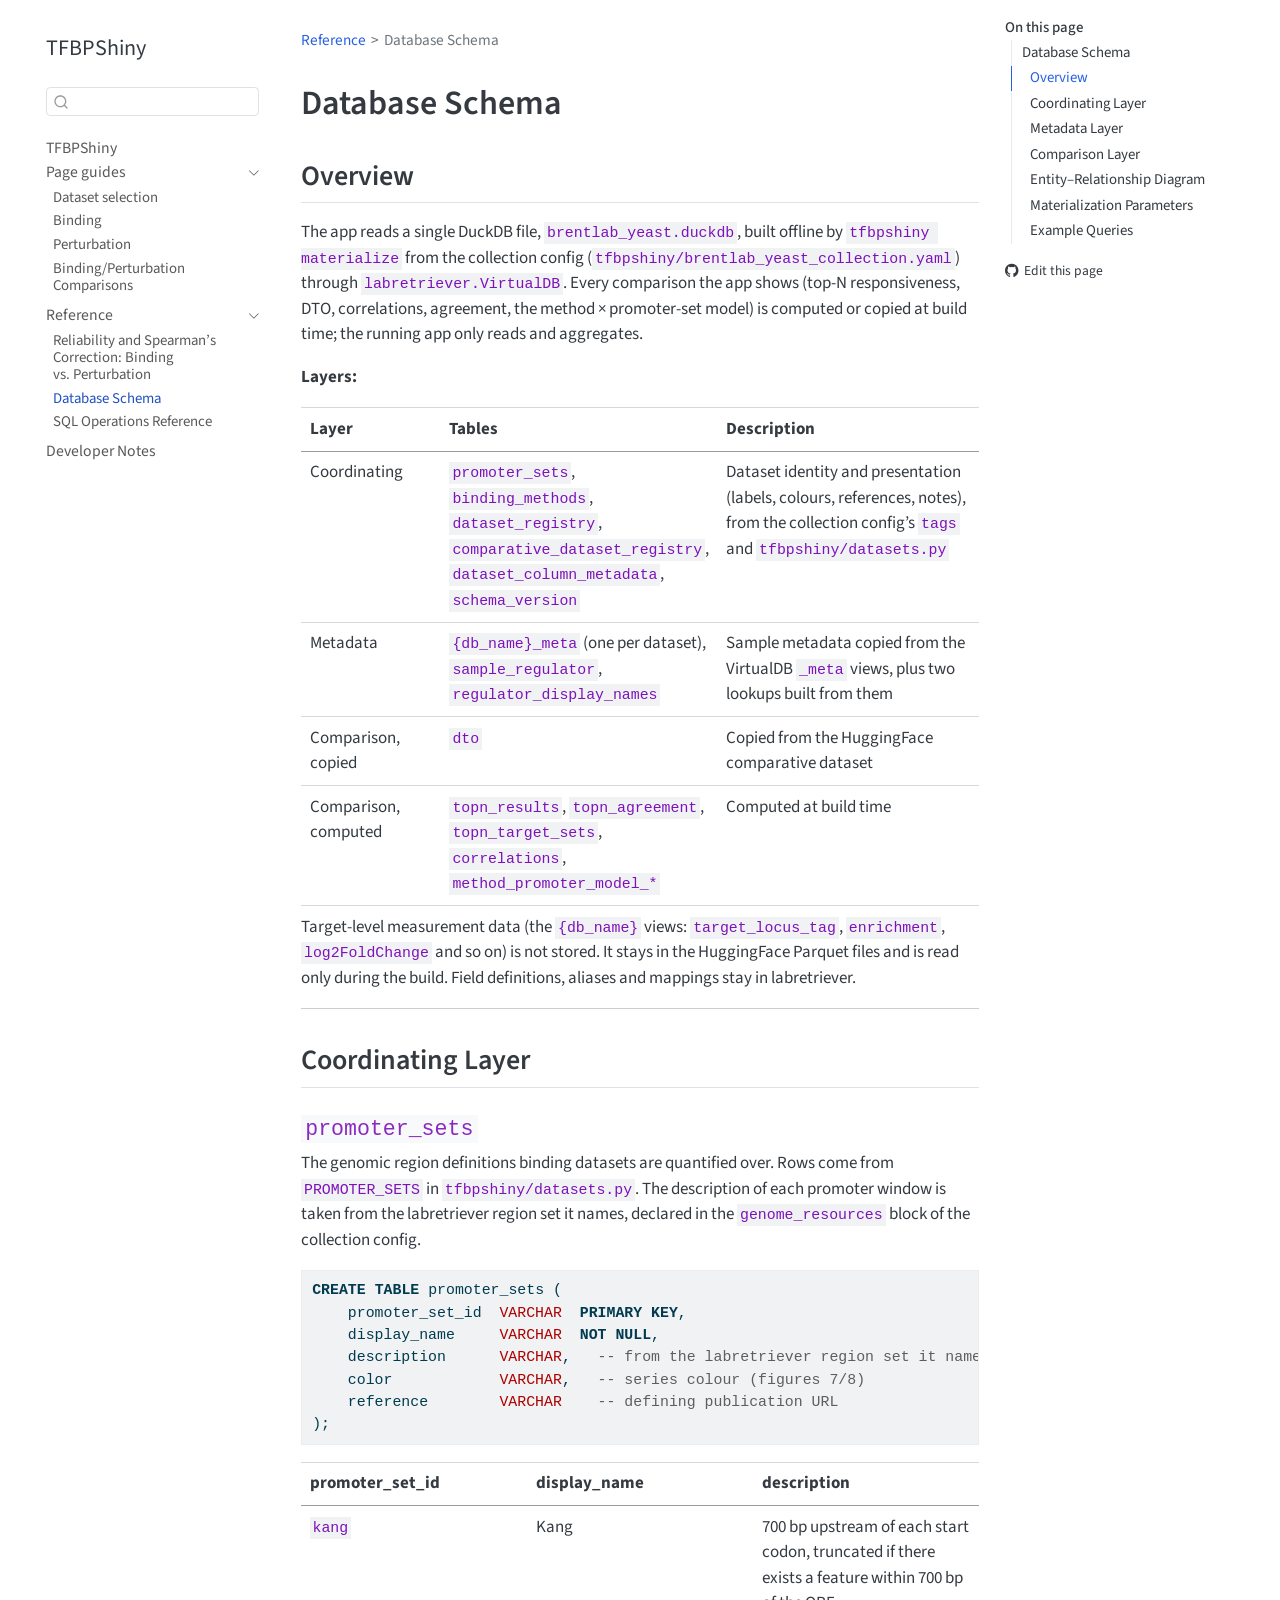
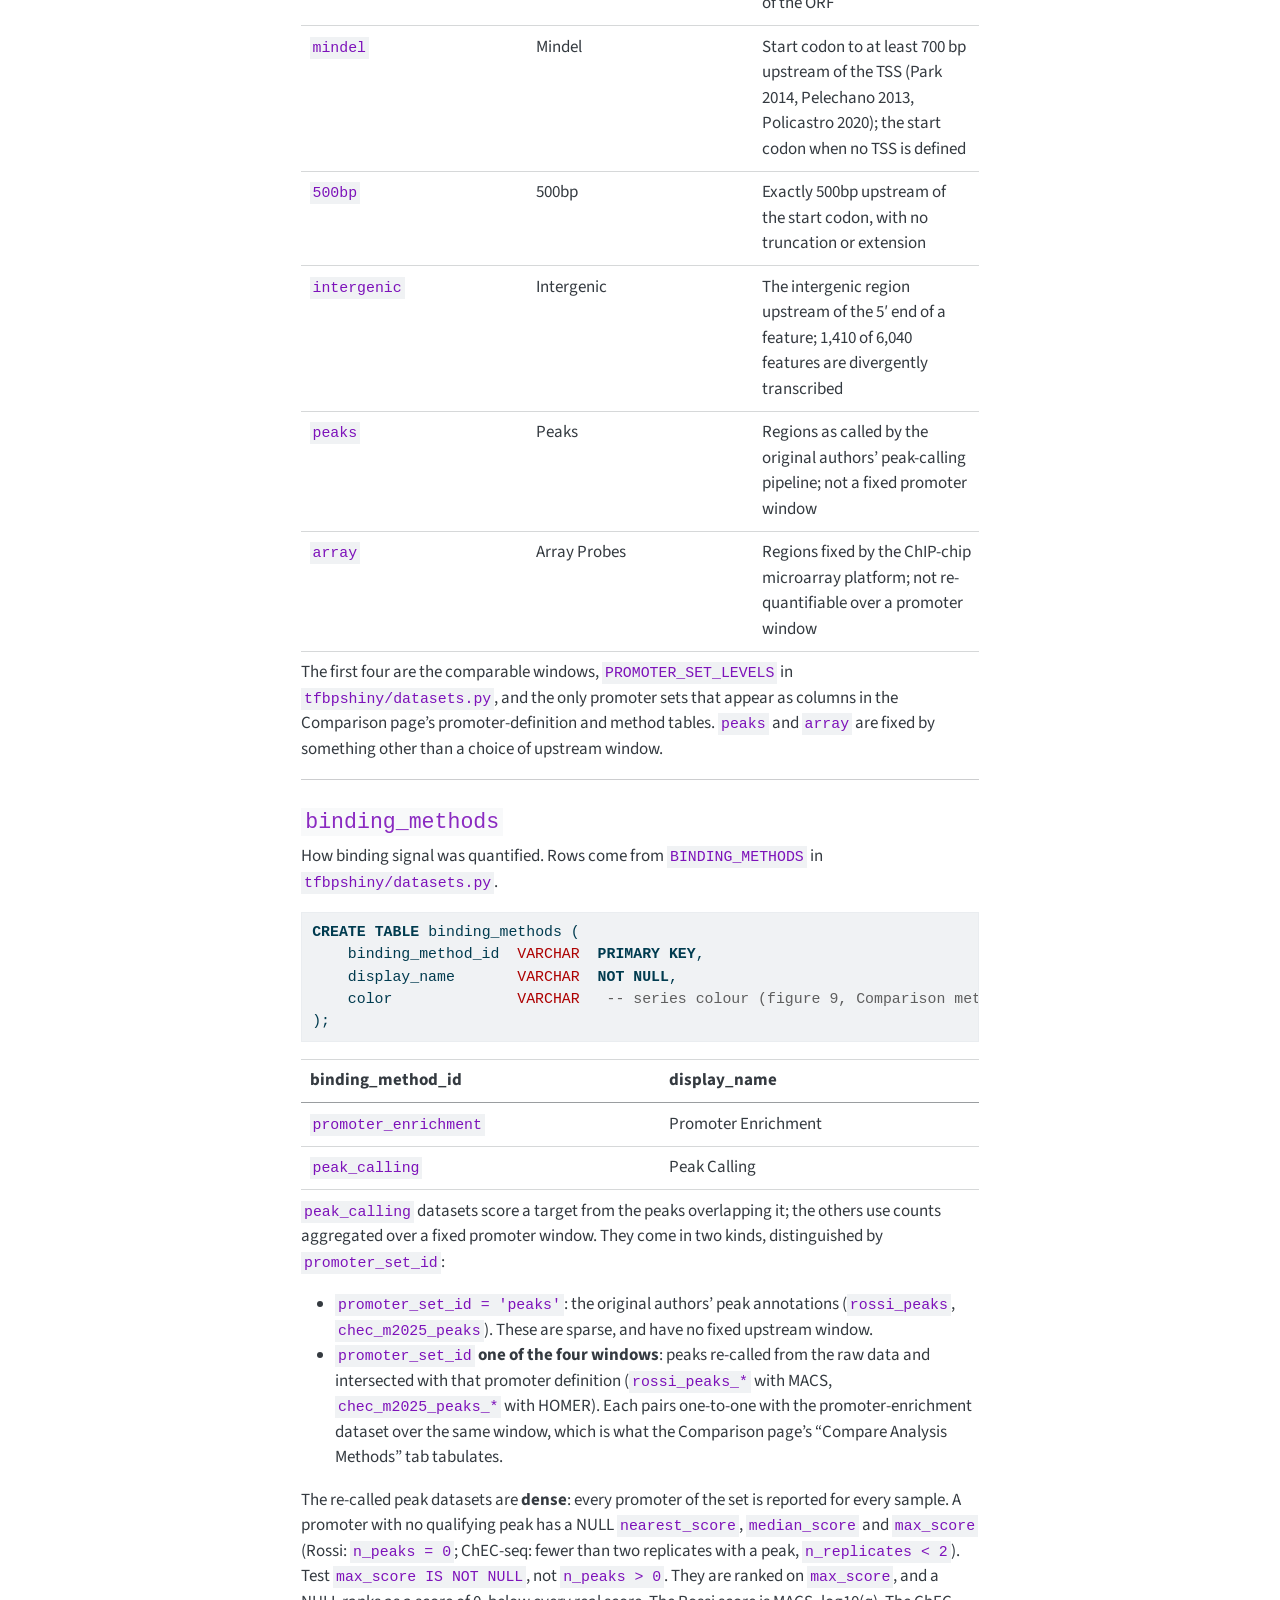
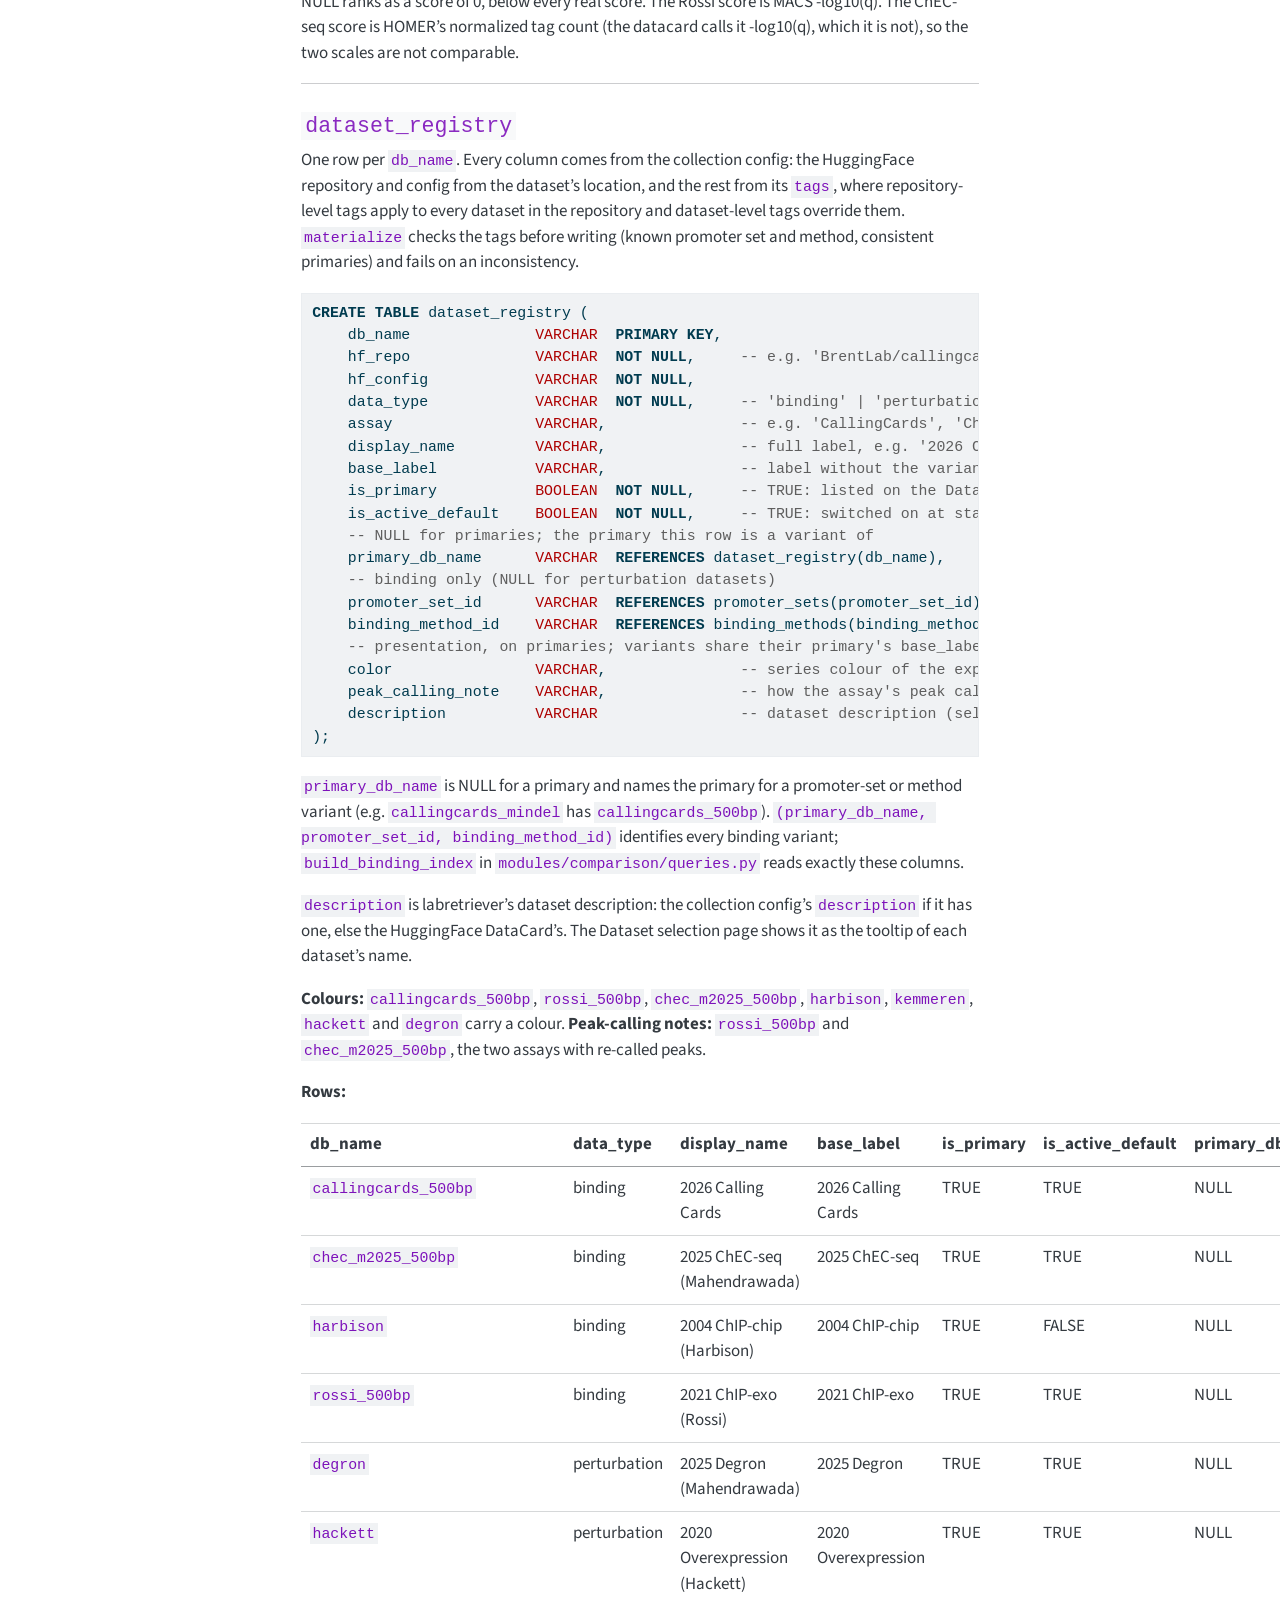
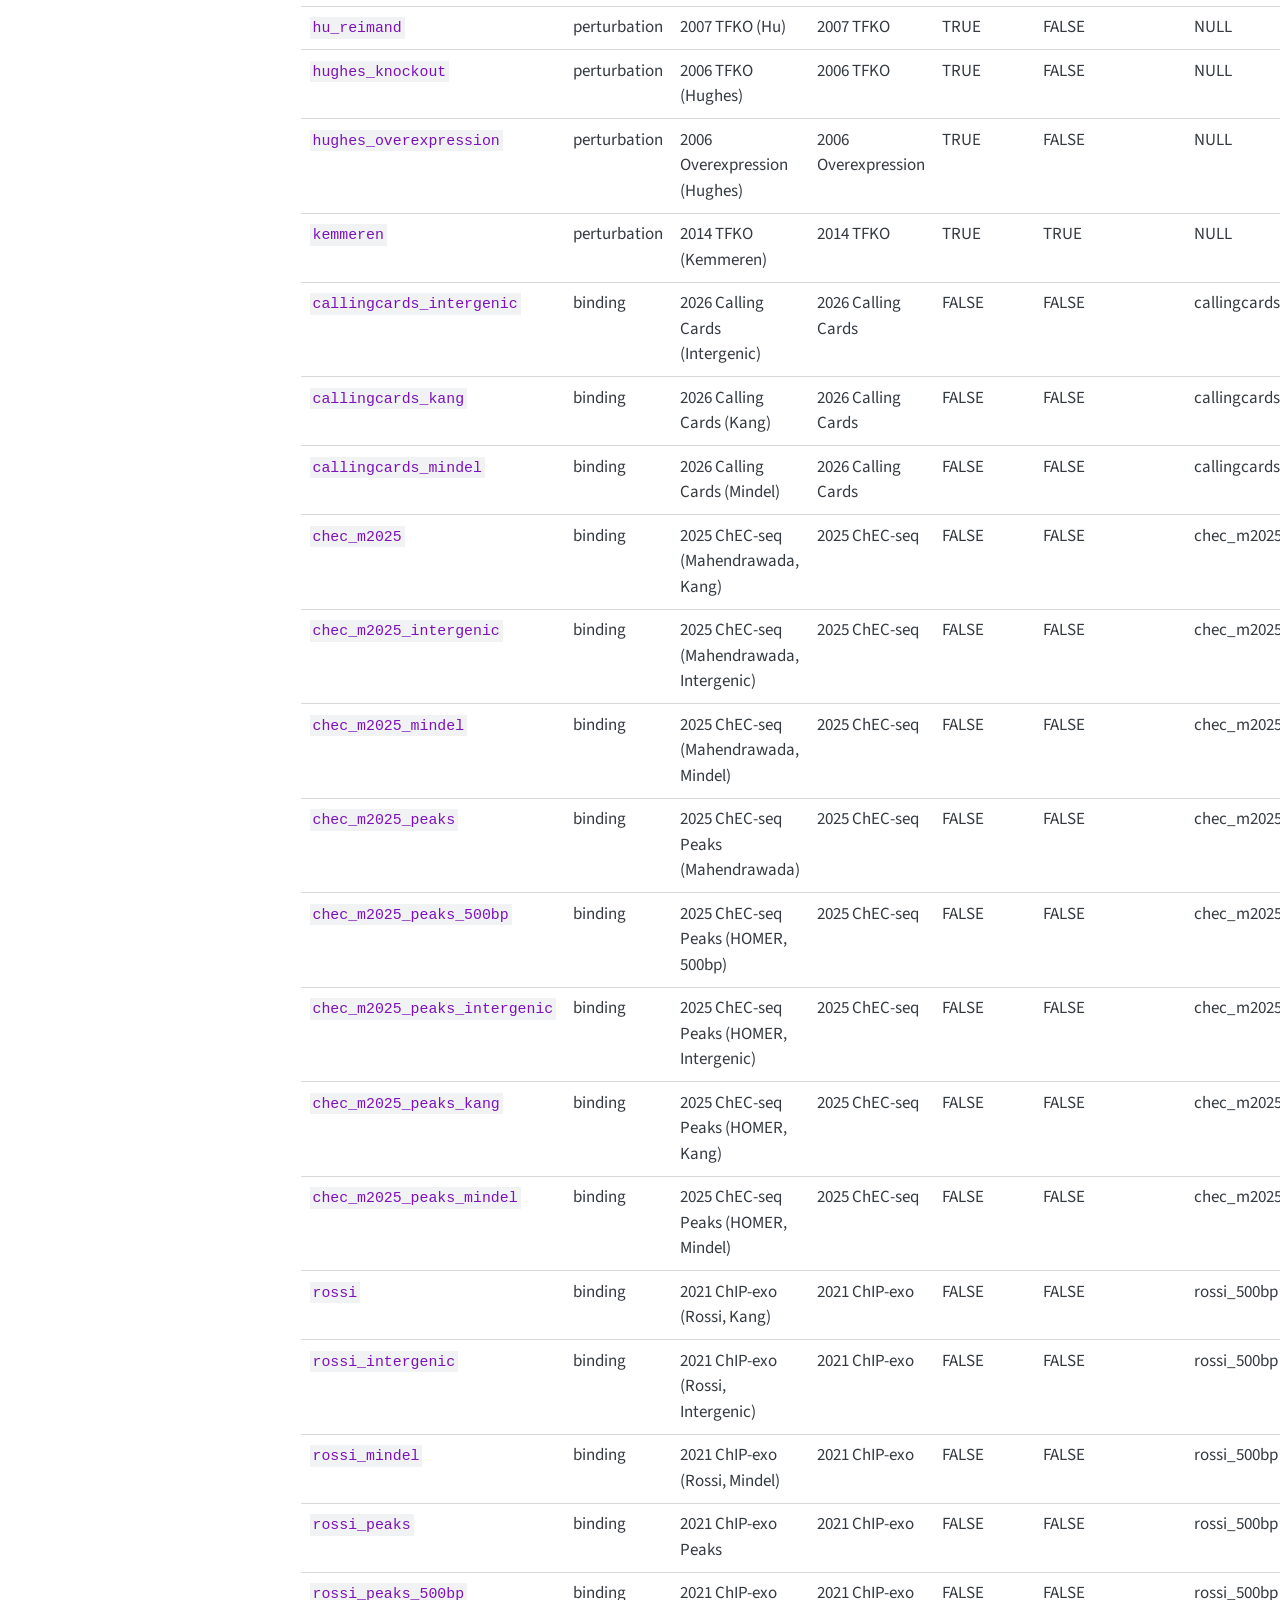
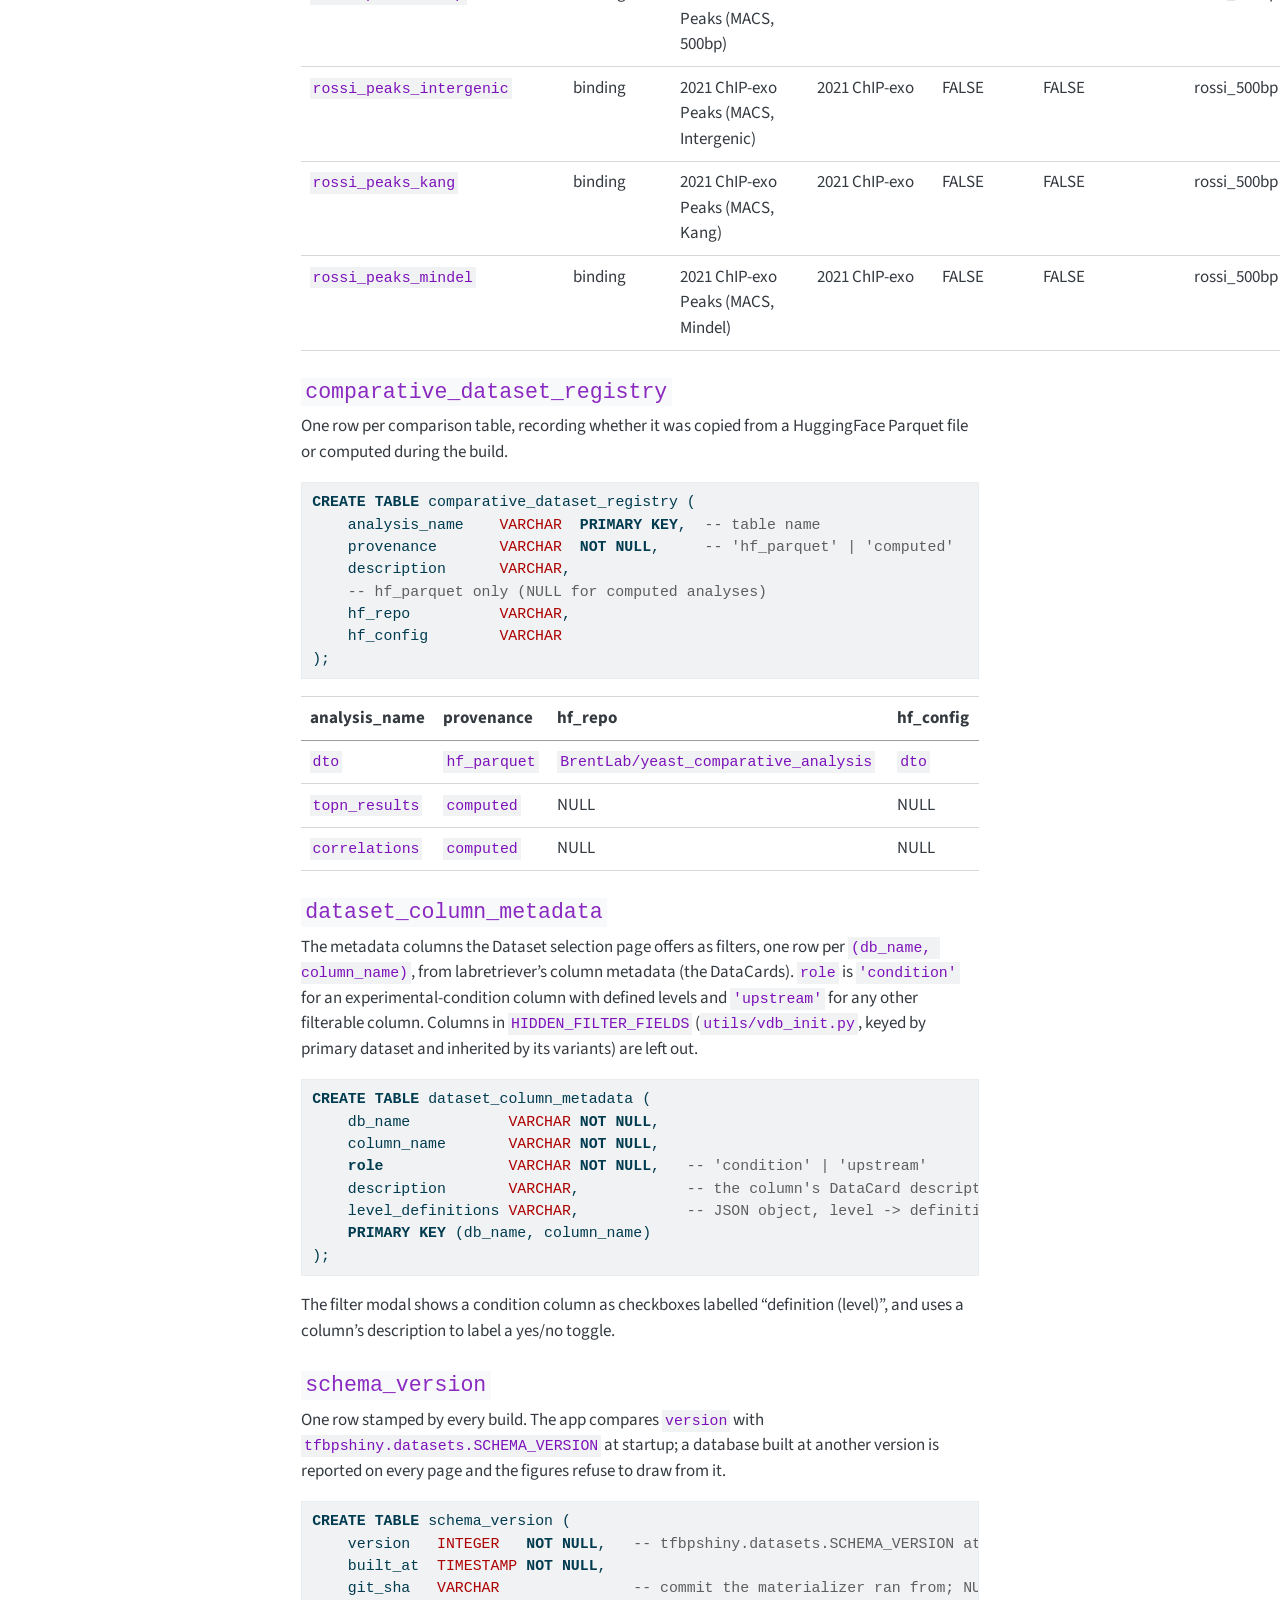
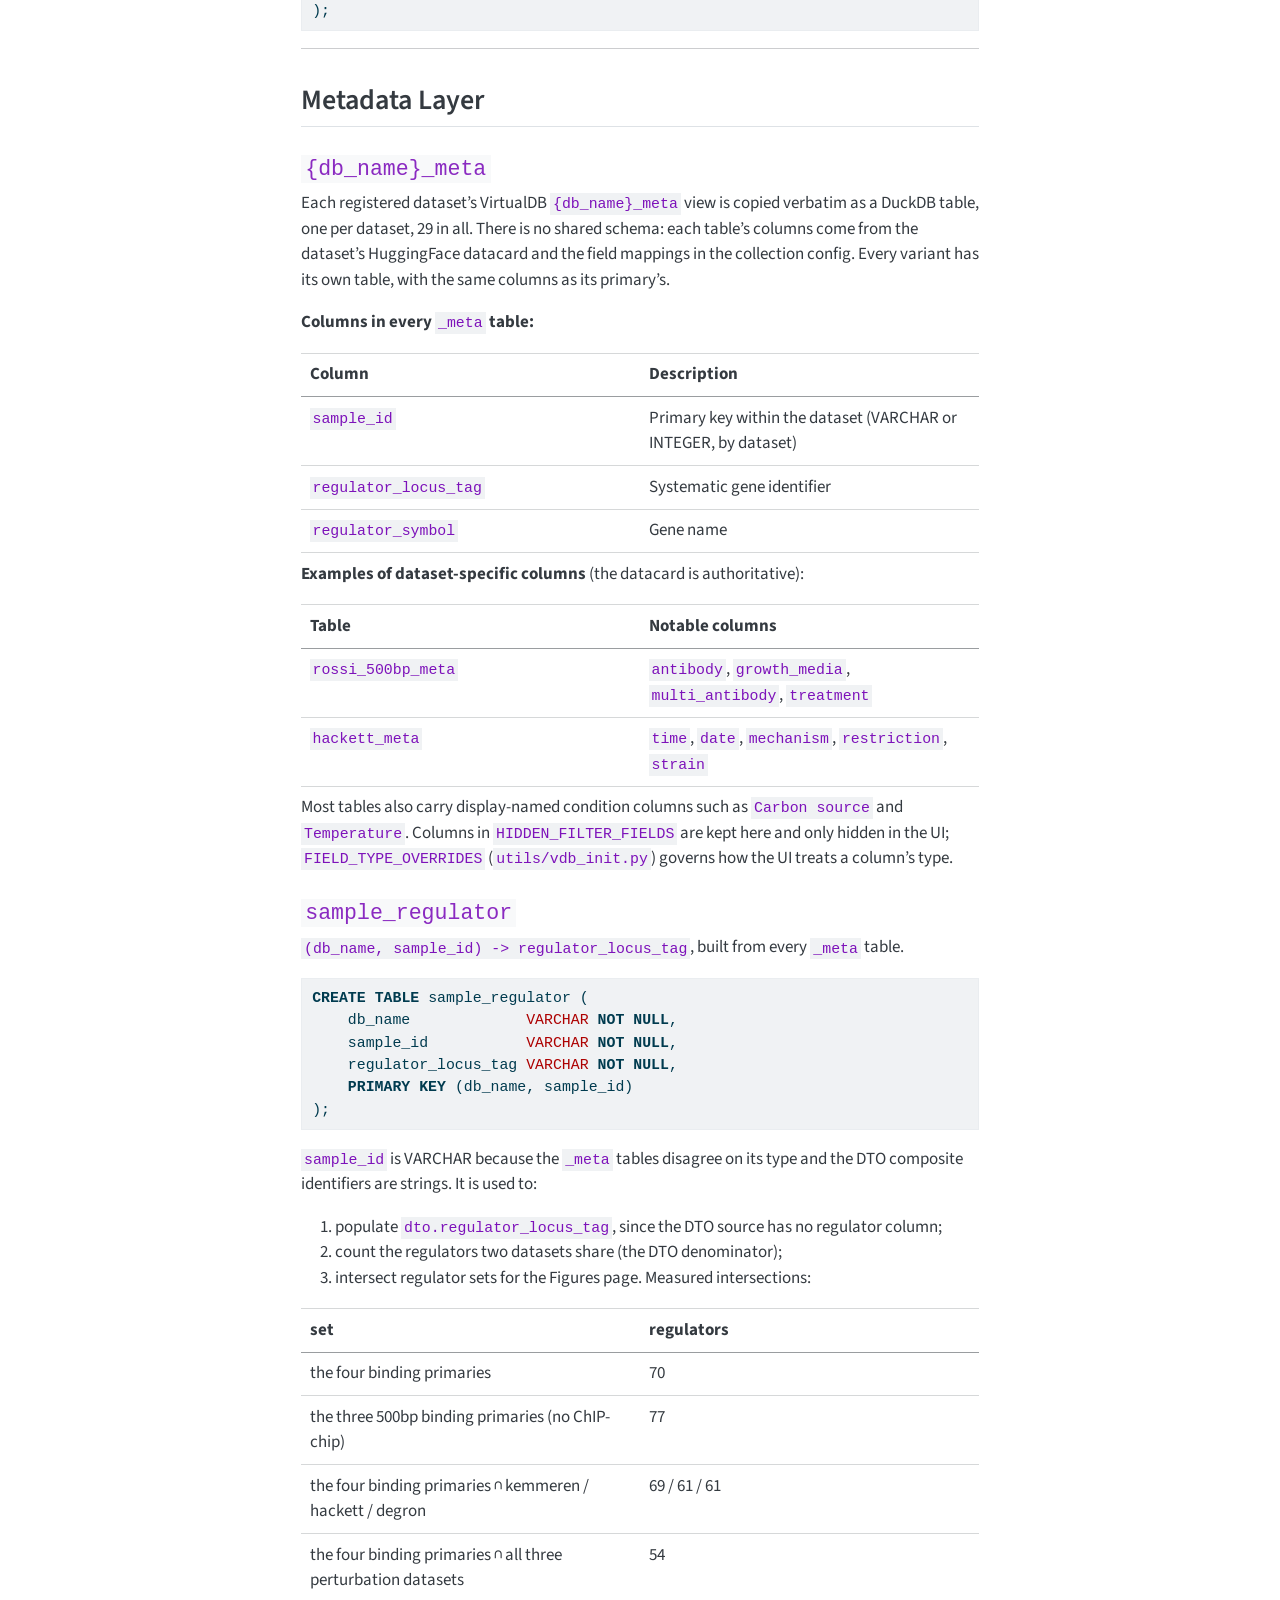
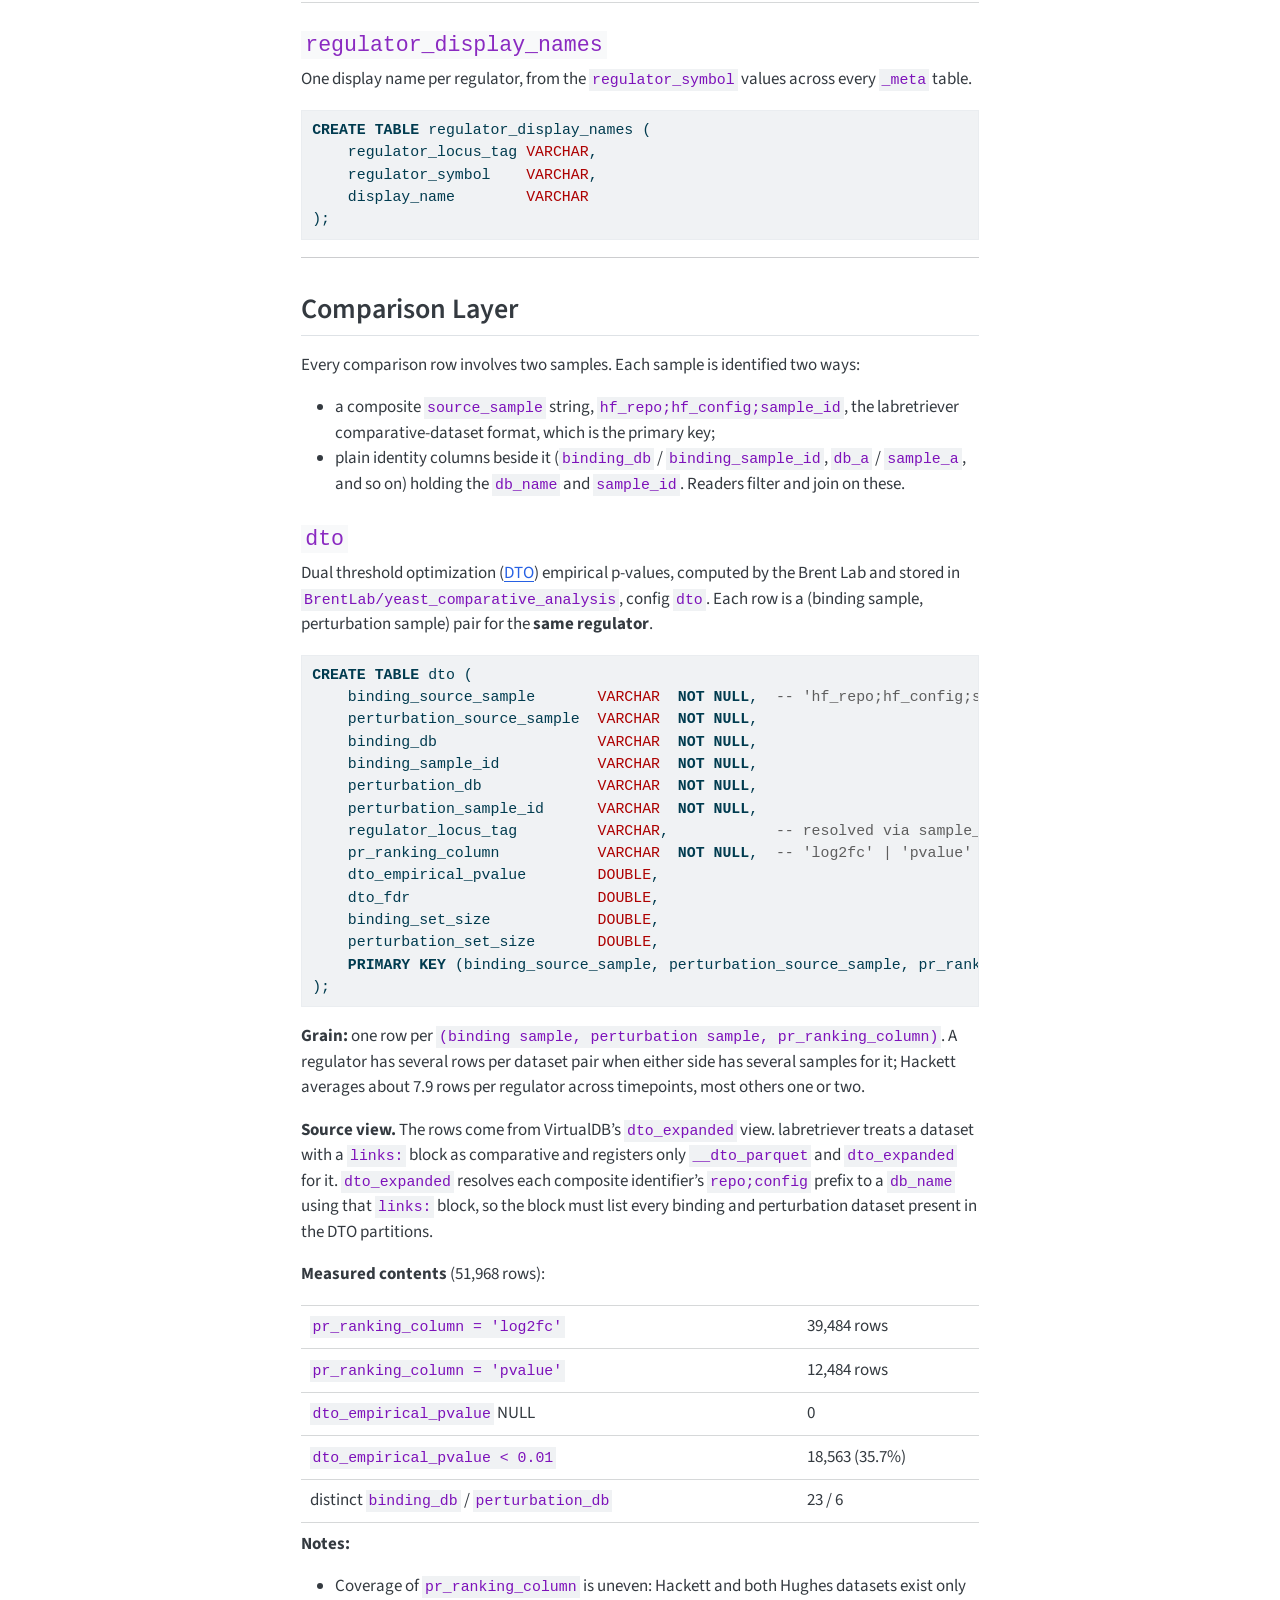
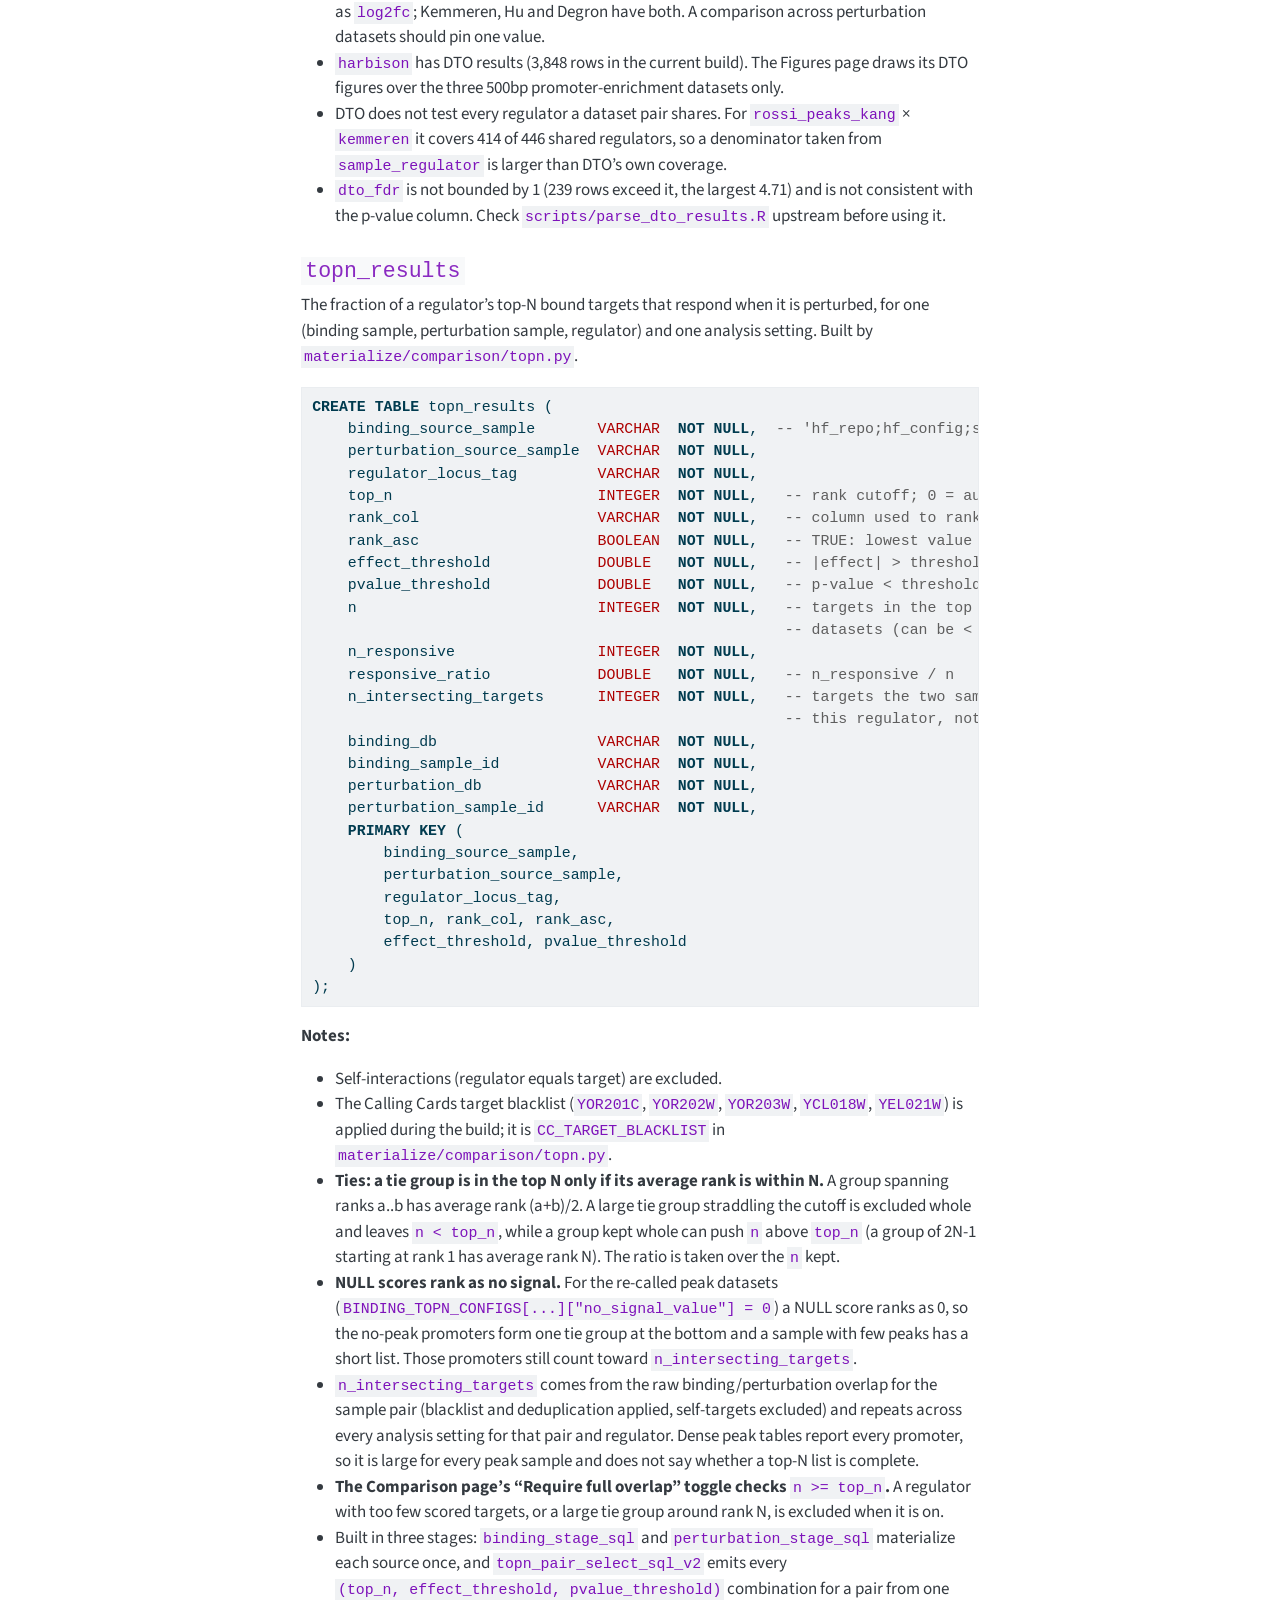
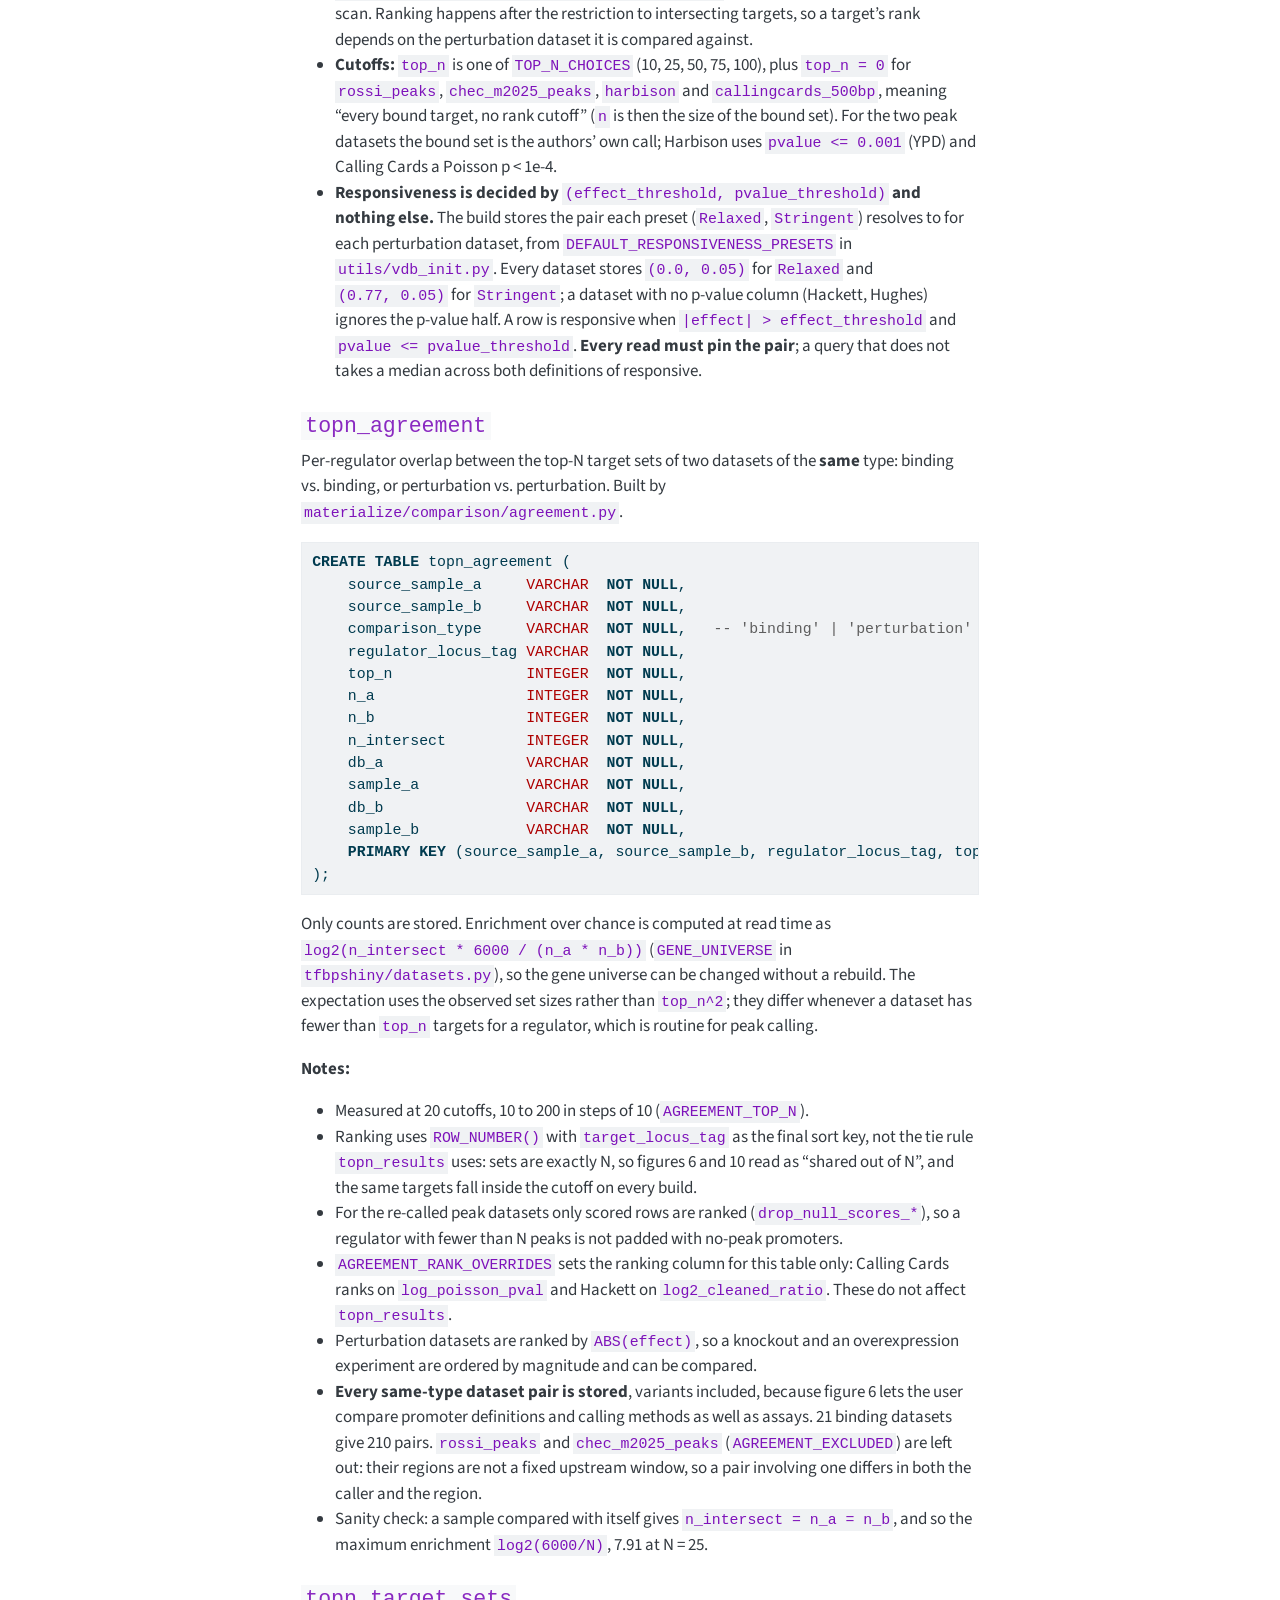
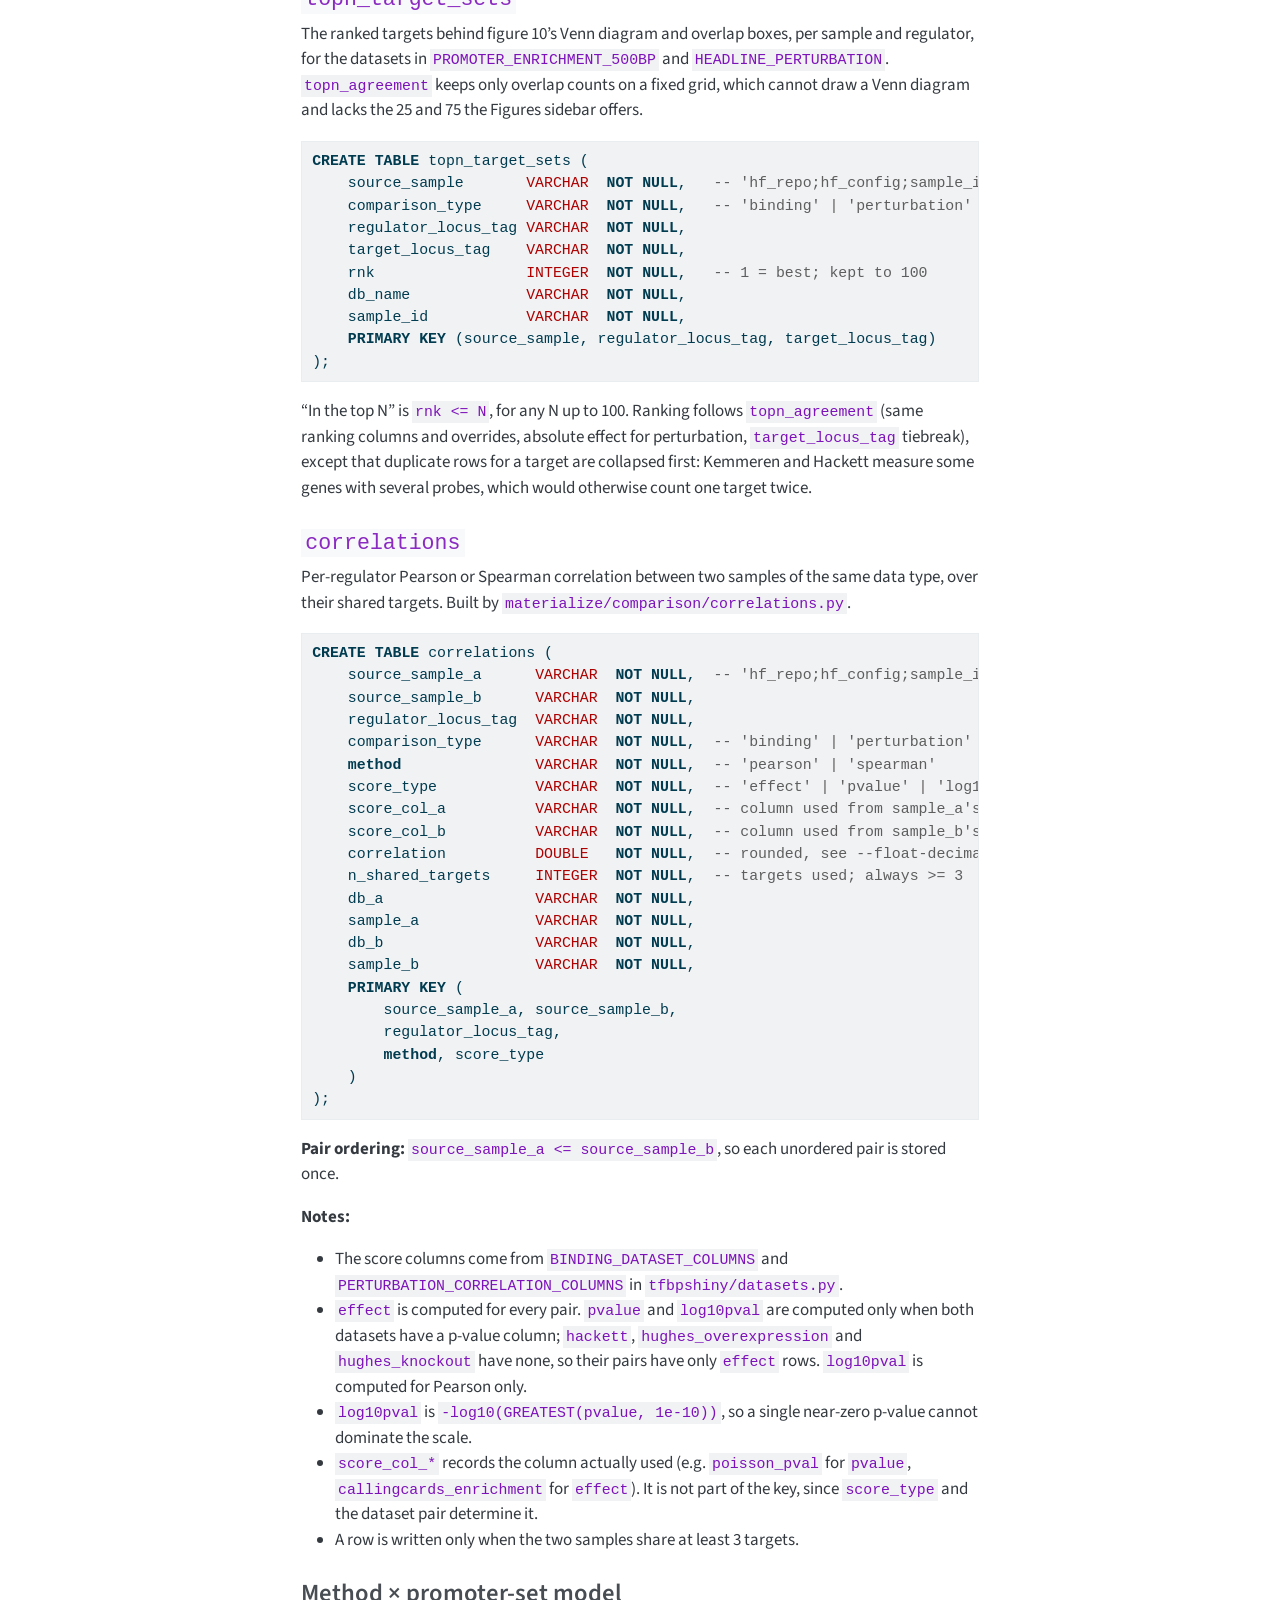
==== materialized_db_schema.html @ 9bdee620 "Built site for gh-pages" ====
<!DOCTYPE html>
<html xmlns="http://www.w3.org/1999/xhtml" lang="en" xml:lang="en"><head>

<meta charset="utf-8">
<meta name="generator" content="quarto-1.10.19">

<meta name="viewport" content="width=device-width, initial-scale=1.0, user-scalable=yes">


<title>materialized_db_schema – TFBPShiny</title>
<style>
/* Default styles provided by pandoc.
** See https://pandoc.org/MANUAL.html#variables-for-html for config info.
*/
span.smallcaps{font-variant: small-caps;}
div.columns{display: flex; gap: 1.5em;}
div.column{flex: auto;}
@media screen {
div.columns{gap: min(4vw, 1.5em);}
div.column{overflow-x: auto;}
}
div.hanging-indent{margin-left: 1.5em; text-indent: -1.5em;}
ul.task-list{list-style: none;}
ul.task-list li input[type="checkbox"] {
  width: 0.8em;
  margin: 0 0.8em 0.2em -1em; /* quarto-specific, see https://github.com/quarto-dev/quarto-cli/issues/4556 */ 
  vertical-align: middle;
}
/* CSS for syntax highlighting */
html { -webkit-text-size-adjust: 100%; }
pre > code.sourceCode { white-space: pre; position: relative; }
pre > code.sourceCode > span { display: inline-block; line-height: 1.25; }
pre > code.sourceCode > span:empty { height: 1.2em; }
.sourceCode { overflow: visible; }
code.sourceCode > span { color: inherit; text-decoration: inherit; }
div.sourceCode { margin: 1em 0; }
pre.sourceCode { margin: 0; }
@media screen {
div.sourceCode { overflow: auto; }
}
@media print {
pre > code.sourceCode { white-space: pre-wrap; }
pre > code.sourceCode > span { text-indent: -5em; padding-left: 5em; }
}
pre.numberSource code
  { counter-reset: source-line 0; }
pre.numberSource code > span
  { position: relative; left: -4em; counter-increment: source-line; }
pre.numberSource code > span > a:first-child::before
  { content: counter(source-line);
    position: relative; left: -1em; text-align: right; vertical-align: baseline;
    border: none; display: inline-block;
    -webkit-touch-callout: none; -webkit-user-select: none;
    -khtml-user-select: none; -moz-user-select: none;
    -ms-user-select: none; user-select: none;
    padding: 0 4px; width: 4em;
  }
pre.numberSource { margin-left: 3em;  padding-left: 4px; }
div.sourceCode
  {   }
@media screen {
pre > code.sourceCode > span > a:first-child::before { text-decoration: underline; }
}
</style>


<script src="site_libs/quarto-nav/quarto-nav.js"></script>
<script src="site_libs/quarto-nav/headroom.min.js"></script>
<script src="site_libs/clipboard/clipboard.min.js"></script>
<script src="site_libs/quarto-search/autocomplete.umd.js"></script>
<script src="site_libs/quarto-search/fuse.min.js"></script>
<script src="site_libs/quarto-search/quarto-search.js"></script>
<meta name="quarto:offset" content="./">
<script src="site_libs/quarto-html/quarto.js" type="module"></script>
<script src="site_libs/quarto-html/tabsets/tabsets.js" type="module"></script>
<script src="site_libs/quarto-html/popper.min.js"></script>
<script src="site_libs/quarto-html/tippy.umd.min.js"></script>
<script src="site_libs/quarto-html/anchor.min.js"></script>
<link href="site_libs/quarto-html/tippy.css" rel="stylesheet">
<link href="site_libs/quarto-html/quarto-syntax-highlighting-bf27225e3a48a9273f3daa8f8e829971.css" rel="stylesheet" id="quarto-text-highlighting-styles">
<script src="site_libs/bootstrap/bootstrap.min.js"></script>
<link href="site_libs/bootstrap/bootstrap-icons.css" rel="stylesheet">
<link href="site_libs/bootstrap/bootstrap-55617497126496852ff9f5a59253c640.min.css" rel="stylesheet" append-hash="true" id="quarto-bootstrap" data-mode="light">
<script id="quarto-search-options" type="application/json">{
  "location": "sidebar",
  "copy-button": false,
  "collapse-after": 3,
  "panel-placement": "start",
  "type": "textbox",
  "limit": 50,
  "keyboard-shortcut": [
    "f",
    "/",
    "s"
  ],
  "show-item-context": false,
  "language": {
    "search-no-results-text": "No results",
    "search-matching-documents-text": "matching documents",
    "search-copy-link-title": "Copy link to search",
    "search-hide-matches-text": "Hide additional matches",
    "search-more-match-text": "more match in this document",
    "search-more-matches-text": "more matches in this document",
    "search-clear-button-title": "Clear",
    "search-text-placeholder": "",
    "search-detached-cancel-button-title": "Cancel",
    "search-submit-button-title": "Submit",
    "search-label": "Search"
  }
}</script>


</head>

<body class="nav-sidebar floating quarto-light">

<div id="quarto-search-results"></div>
  <header id="quarto-header" class="headroom fixed-top">
  <nav class="quarto-secondary-nav">
    <div class="container-fluid d-flex">
      <button type="button" class="quarto-btn-toggle btn" data-bs-toggle="collapse" role="button" data-bs-target=".quarto-sidebar-collapse-item" aria-controls="quarto-sidebar" aria-expanded="false" aria-label="Toggle sidebar navigation" onclick="if (window.quartoToggleHeadroom) { window.quartoToggleHeadroom(); }">
        <i class="bi bi-layout-text-sidebar-reverse"></i>
      </button>
        <nav class="quarto-page-breadcrumbs" aria-label="breadcrumb"><ol class="breadcrumb"><li class="breadcrumb-item"><a href="./binding_perturbation_reliability.html">Reference</a></li><li class="breadcrumb-item"><a href="./materialized_db_schema.html">Database Schema</a></li></ol></nav>
        <a class="flex-grow-1" role="navigation" data-bs-toggle="collapse" data-bs-target=".quarto-sidebar-collapse-item" aria-controls="quarto-sidebar" aria-expanded="false" aria-label="Toggle sidebar navigation" onclick="if (window.quartoToggleHeadroom) { window.quartoToggleHeadroom(); }">      
        </a>
      <button type="button" class="btn quarto-search-button" aria-label="Search" onclick="window.quartoOpenSearch();">
        <i class="bi bi-search"></i>
      </button>
    </div>
  </nav>
</header>
<!-- content -->
<div id="quarto-content" class="quarto-container page-columns page-rows-contents page-layout-article">
<!-- sidebar -->
  <nav id="quarto-sidebar" class="sidebar collapse collapse-horizontal quarto-sidebar-collapse-item sidebar-navigation floating overflow-auto">
    <div class="pt-lg-2 mt-2 text-left sidebar-header">
    <div class="sidebar-title mb-0 py-0">
      <a href="./">TFBPShiny</a> 
    </div>
      </div>
        <div class="mt-2 flex-shrink-0 align-items-center">
        <div class="sidebar-search">
        <div id="quarto-search" class="" title="Search"></div>
        </div>
        </div>
    <div class="sidebar-menu-container"> 
    <ul class="list-unstyled mt-1">
        <li class="sidebar-item">
  <div class="sidebar-item-container"> 
  <a href="./index.html" class="sidebar-item-text sidebar-link">
 <span class="menu-text">TFBPShiny</span></a>
  </div>
</li>
        <li class="sidebar-item sidebar-item-section">
      <div class="sidebar-item-container"> 
            <a class="sidebar-item-text sidebar-link text-start" data-bs-toggle="collapse" data-bs-target="#quarto-sidebar-section-1" role="navigation" aria-expanded="true">
 <span class="menu-text">Page guides</span></a>
          <a class="sidebar-item-toggle text-start" data-bs-toggle="collapse" data-bs-target="#quarto-sidebar-section-1" role="navigation" aria-expanded="true" aria-label="Toggle section">
            <i class="bi bi-chevron-right ms-2"></i>
          </a> 
      </div>
      <ul id="quarto-sidebar-section-1" class="collapse list-unstyled sidebar-section depth1 show">  
          <li class="sidebar-item">
  <div class="sidebar-item-container"> 
  <a href="./select_datasets_workflow.html" class="sidebar-item-text sidebar-link">
 <span class="menu-text">Dataset selection</span></a>
  </div>
</li>
          <li class="sidebar-item">
  <div class="sidebar-item-container"> 
  <a href="./binding_workflow.html" class="sidebar-item-text sidebar-link">
 <span class="menu-text">Binding</span></a>
  </div>
</li>
          <li class="sidebar-item">
  <div class="sidebar-item-container"> 
  <a href="./perturbation_workflow.html" class="sidebar-item-text sidebar-link">
 <span class="menu-text">Perturbation</span></a>
  </div>
</li>
          <li class="sidebar-item">
  <div class="sidebar-item-container"> 
  <a href="./comparison_workflow.html" class="sidebar-item-text sidebar-link">
 <span class="menu-text">Binding/Perturbation Comparisons</span></a>
  </div>
</li>
      </ul>
  </li>
        <li class="sidebar-item sidebar-item-section">
      <div class="sidebar-item-container"> 
            <a class="sidebar-item-text sidebar-link text-start" data-bs-toggle="collapse" data-bs-target="#quarto-sidebar-section-2" role="navigation" aria-expanded="true">
 <span class="menu-text">Reference</span></a>
          <a class="sidebar-item-toggle text-start" data-bs-toggle="collapse" data-bs-target="#quarto-sidebar-section-2" role="navigation" aria-expanded="true" aria-label="Toggle section">
            <i class="bi bi-chevron-right ms-2"></i>
          </a> 
      </div>
      <ul id="quarto-sidebar-section-2" class="collapse list-unstyled sidebar-section depth1 show">  
          <li class="sidebar-item">
  <div class="sidebar-item-container"> 
  <a href="./binding_perturbation_reliability.html" class="sidebar-item-text sidebar-link">
 <span class="menu-text">Reliability and Spearman’s Correction: Binding vs.&nbsp;Perturbation</span></a>
  </div>
</li>
          <li class="sidebar-item">
  <div class="sidebar-item-container"> 
  <a href="./materialized_db_schema.html" class="sidebar-item-text sidebar-link active">
 <span class="menu-text">Database Schema</span></a>
  </div>
</li>
          <li class="sidebar-item">
  <div class="sidebar-item-container"> 
  <a href="./sql_operations.html" class="sidebar-item-text sidebar-link">
 <span class="menu-text">SQL Operations Reference</span></a>
  </div>
</li>
      </ul>
  </li>
        <li class="sidebar-item">
  <div class="sidebar-item-container"> 
  <a href="./development.html" class="sidebar-item-text sidebar-link">
 <span class="menu-text">Developer Notes</span></a>
  </div>
</li>
    </ul>
    </div>
</nav>
<div id="quarto-sidebar-glass" class="quarto-sidebar-collapse-item" data-bs-toggle="collapse" data-bs-target=".quarto-sidebar-collapse-item"></div>
<!-- margin-sidebar -->
    <div id="quarto-margin-sidebar" class="sidebar margin-sidebar">
        <nav id="TOC" role="doc-toc" class="toc-active">
    <h2 id="toc-title">On this page</h2>
   
  <ul>
  <li><a href="#database-schema" id="toc-database-schema" class="nav-link active" data-scroll-target="#database-schema">Database Schema</a>
  <ul class="collapse">
  <li><a href="#overview" id="toc-overview" class="nav-link" data-scroll-target="#overview">Overview</a></li>
  <li><a href="#coordinating-layer" id="toc-coordinating-layer" class="nav-link" data-scroll-target="#coordinating-layer">Coordinating Layer</a>
  <ul class="collapse">
  <li><a href="#promoter_sets" id="toc-promoter_sets" class="nav-link" data-scroll-target="#promoter_sets"><code>promoter_sets</code></a></li>
  <li><a href="#binding_methods" id="toc-binding_methods" class="nav-link" data-scroll-target="#binding_methods"><code>binding_methods</code></a></li>
  <li><a href="#dataset_registry" id="toc-dataset_registry" class="nav-link" data-scroll-target="#dataset_registry"><code>dataset_registry</code></a></li>
  <li><a href="#comparative_dataset_registry" id="toc-comparative_dataset_registry" class="nav-link" data-scroll-target="#comparative_dataset_registry"><code>comparative_dataset_registry</code></a></li>
  <li><a href="#dataset_column_metadata" id="toc-dataset_column_metadata" class="nav-link" data-scroll-target="#dataset_column_metadata"><code>dataset_column_metadata</code></a></li>
  <li><a href="#schema_version" id="toc-schema_version" class="nav-link" data-scroll-target="#schema_version"><code>schema_version</code></a></li>
  </ul></li>
  <li><a href="#metadata-layer" id="toc-metadata-layer" class="nav-link" data-scroll-target="#metadata-layer">Metadata Layer</a>
  <ul class="collapse">
  <li><a href="#db_name_meta" id="toc-db_name_meta" class="nav-link" data-scroll-target="#db_name_meta"><code>{db_name}_meta</code></a></li>
  <li><a href="#sample_regulator" id="toc-sample_regulator" class="nav-link" data-scroll-target="#sample_regulator"><code>sample_regulator</code></a></li>
  <li><a href="#regulator_display_names" id="toc-regulator_display_names" class="nav-link" data-scroll-target="#regulator_display_names"><code>regulator_display_names</code></a></li>
  </ul></li>
  <li><a href="#comparison-layer" id="toc-comparison-layer" class="nav-link" data-scroll-target="#comparison-layer">Comparison Layer</a>
  <ul class="collapse">
  <li><a href="#dto" id="toc-dto" class="nav-link" data-scroll-target="#dto"><code>dto</code></a></li>
  <li><a href="#topn_results" id="toc-topn_results" class="nav-link" data-scroll-target="#topn_results"><code>topn_results</code></a></li>
  <li><a href="#topn_agreement" id="toc-topn_agreement" class="nav-link" data-scroll-target="#topn_agreement"><code>topn_agreement</code></a></li>
  <li><a href="#topn_target_sets" id="toc-topn_target_sets" class="nav-link" data-scroll-target="#topn_target_sets"><code>topn_target_sets</code></a></li>
  <li><a href="#correlations" id="toc-correlations" class="nav-link" data-scroll-target="#correlations"><code>correlations</code></a></li>
  <li><a href="#method-promoter-set-model" id="toc-method-promoter-set-model" class="nav-link" data-scroll-target="#method-promoter-set-model">Method × promoter-set model</a></li>
  </ul></li>
  <li><a href="#entityrelationship-diagram" id="toc-entityrelationship-diagram" class="nav-link" data-scroll-target="#entityrelationship-diagram">Entity–Relationship Diagram</a></li>
  <li><a href="#materialization-parameters" id="toc-materialization-parameters" class="nav-link" data-scroll-target="#materialization-parameters">Materialization Parameters</a></li>
  <li><a href="#example-queries" id="toc-example-queries" class="nav-link" data-scroll-target="#example-queries">Example Queries</a>
  <ul class="collapse">
  <li><a href="#primary-binding-datasets-with-their-promoter-set-and-method" id="toc-primary-binding-datasets-with-their-promoter-set-and-method" class="nav-link" data-scroll-target="#primary-binding-datasets-with-their-promoter-set-and-method">Primary binding datasets with their promoter set and method</a></li>
  <li><a href="#every-variant-of-a-primary-binding-dataset" id="toc-every-variant-of-a-primary-binding-dataset" class="nav-link" data-scroll-target="#every-variant-of-a-primary-binding-dataset">Every variant of a primary binding dataset</a></li>
  <li><a href="#top-n-results-for-calling-cards-kemmeren-relaxed-preset" id="toc-top-n-results-for-calling-cards-kemmeren-relaxed-preset" class="nav-link" data-scroll-target="#top-n-results-for-calling-cards-kemmeren-relaxed-preset">Top-N results for Calling Cards × Kemmeren, Relaxed preset</a></li>
  <li><a href="#binding-correlations-for-one-pair-galactose-samples-only" id="toc-binding-correlations-for-one-pair-galactose-samples-only" class="nav-link" data-scroll-target="#binding-correlations-for-one-pair-galactose-samples-only">Binding correlations for one pair, galactose samples only</a></li>
  <li><a href="#dto-results-for-one-binding-perturbation-pair" id="toc-dto-results-for-one-binding-perturbation-pair" class="nav-link" data-scroll-target="#dto-results-for-one-binding-perturbation-pair">DTO results for one binding × perturbation pair</a></li>
  <li><a href="#the-datasets-the-method-comparison-covers" id="toc-the-datasets-the-method-comparison-covers" class="nav-link" data-scroll-target="#the-datasets-the-method-comparison-covers">The datasets the method comparison covers</a></li>
  </ul></li>
  </ul></li>
  </ul>
<div class="toc-actions"><ul><li><a href="https://github.com/BrentLab/tfbpshiny/edit/main/docs/materialized_db_schema.md" class="toc-action"><i class="bi bi-github"></i>Edit this page</a></li></ul></div></nav>
    </div>
<!-- main -->
<main class="content" id="quarto-document-content"><header id="title-block-header" class="quarto-title-block"><nav class="quarto-page-breadcrumbs quarto-title-breadcrumbs d-none d-lg-block" aria-label="breadcrumb"><ol class="breadcrumb"><li class="breadcrumb-item"><a href="./binding_perturbation_reliability.html">Reference</a></li><li class="breadcrumb-item"><a href="./materialized_db_schema.html">Database Schema</a></li></ol></nav></header>




<section id="database-schema" class="level1">
<h1>Database Schema</h1>
<section id="overview" class="level2">
<h2 class="anchored" data-anchor-id="overview">Overview</h2>
<p>The app reads a single DuckDB file, <code>brentlab_yeast.duckdb</code>, built offline by <code>tfbpshiny materialize</code> from the collection config (<code>tfbpshiny/brentlab_yeast_collection.yaml</code>) through <code>labretriever.VirtualDB</code>. Every comparison the app shows (top-N responsiveness, DTO, correlations, agreement, the method × promoter-set model) is computed or copied at build time; the running app only reads and aggregates.</p>
<p><strong>Layers:</strong></p>
<table class="caption-top table">
<colgroup>
<col style="width: 25%">
<col style="width: 28%">
<col style="width: 46%">
</colgroup>
<thead>
<tr class="header">
<th>Layer</th>
<th>Tables</th>
<th>Description</th>
</tr>
</thead>
<tbody>
<tr class="odd">
<td>Coordinating</td>
<td><code>promoter_sets</code>, <code>binding_methods</code>, <code>dataset_registry</code>, <code>comparative_dataset_registry</code>, <code>dataset_column_metadata</code>, <code>schema_version</code></td>
<td>Dataset identity and presentation (labels, colours, references, notes), from the collection config’s <code>tags</code> and <code>tfbpshiny/datasets.py</code></td>
</tr>
<tr class="even">
<td>Metadata</td>
<td><code>{db_name}_meta</code> (one per dataset), <code>sample_regulator</code>, <code>regulator_display_names</code></td>
<td>Sample metadata copied from the VirtualDB <code>_meta</code> views, plus two lookups built from them</td>
</tr>
<tr class="odd">
<td>Comparison, copied</td>
<td><code>dto</code></td>
<td>Copied from the HuggingFace comparative dataset</td>
</tr>
<tr class="even">
<td>Comparison, computed</td>
<td><code>topn_results</code>, <code>topn_agreement</code>, <code>topn_target_sets</code>, <code>correlations</code>, <code>method_promoter_model_*</code></td>
<td>Computed at build time</td>
</tr>
</tbody>
</table>
<p>Target-level measurement data (the <code>{db_name}</code> views: <code>target_locus_tag</code>, <code>enrichment</code>, <code>log2FoldChange</code> and so on) is not stored. It stays in the HuggingFace Parquet files and is read only during the build. Field definitions, aliases and mappings stay in labretriever.</p>
<hr>
</section>
<section id="coordinating-layer" class="level2">
<h2 class="anchored" data-anchor-id="coordinating-layer">Coordinating Layer</h2>
<section id="promoter_sets" class="level3">
<h3 class="anchored" data-anchor-id="promoter_sets"><code>promoter_sets</code></h3>
<p>The genomic region definitions binding datasets are quantified over. Rows come from <code>PROMOTER_SETS</code> in <code>tfbpshiny/datasets.py</code>. The description of each promoter window is taken from the labretriever region set it names, declared in the <code>genome_resources</code> block of the collection config.</p>
<div class="code-copy-outer-scaffold"><div class="sourceCode" id="cb1"><pre class="sourceCode sql code-with-copy"><code class="sourceCode sql"><span id="cb1-1"><a href="#cb1-1" aria-hidden="true" tabindex="-1"></a><span class="kw">CREATE</span> <span class="kw">TABLE</span> promoter_sets (</span>
<span id="cb1-2"><a href="#cb1-2" aria-hidden="true" tabindex="-1"></a>    promoter_set_id  <span class="dt">VARCHAR</span>  <span class="kw">PRIMARY</span> <span class="kw">KEY</span>,</span>
<span id="cb1-3"><a href="#cb1-3" aria-hidden="true" tabindex="-1"></a>    display_name     <span class="dt">VARCHAR</span>  <span class="kw">NOT</span> <span class="kw">NULL</span>,</span>
<span id="cb1-4"><a href="#cb1-4" aria-hidden="true" tabindex="-1"></a>    description      <span class="dt">VARCHAR</span>,   <span class="co">-- from the labretriever region set it names</span></span>
<span id="cb1-5"><a href="#cb1-5" aria-hidden="true" tabindex="-1"></a>    color            <span class="dt">VARCHAR</span>,   <span class="co">-- series colour (figures 7/8)</span></span>
<span id="cb1-6"><a href="#cb1-6" aria-hidden="true" tabindex="-1"></a>    reference        <span class="dt">VARCHAR</span>    <span class="co">-- defining publication URL</span></span>
<span id="cb1-7"><a href="#cb1-7" aria-hidden="true" tabindex="-1"></a>);</span></code></pre></div><button title="Copy to Clipboard" class="code-copy-button"><i class="bi"></i></button></div>
<table class="caption-top table">
<colgroup>
<col style="width: 33%">
<col style="width: 33%">
<col style="width: 33%">
</colgroup>
<thead>
<tr class="header">
<th>promoter_set_id</th>
<th>display_name</th>
<th>description</th>
</tr>
</thead>
<tbody>
<tr class="odd">
<td><code>kang</code></td>
<td>Kang</td>
<td>700 bp upstream of each start codon, truncated if there exists a feature within 700 bp of the ORF</td>
</tr>
<tr class="even">
<td><code>mindel</code></td>
<td>Mindel</td>
<td>Start codon to at least 700 bp upstream of the TSS (Park 2014, Pelechano 2013, Policastro 2020); the start codon when no TSS is defined</td>
</tr>
<tr class="odd">
<td><code>500bp</code></td>
<td>500bp</td>
<td>Exactly 500bp upstream of the start codon, with no truncation or extension</td>
</tr>
<tr class="even">
<td><code>intergenic</code></td>
<td>Intergenic</td>
<td>The intergenic region upstream of the 5′ end of a feature; 1,410 of 6,040 features are divergently transcribed</td>
</tr>
<tr class="odd">
<td><code>peaks</code></td>
<td>Peaks</td>
<td>Regions as called by the original authors’ peak-calling pipeline; not a fixed promoter window</td>
</tr>
<tr class="even">
<td><code>array</code></td>
<td>Array Probes</td>
<td>Regions fixed by the ChIP-chip microarray platform; not re-quantifiable over a promoter window</td>
</tr>
</tbody>
</table>
<p>The first four are the comparable windows, <code>PROMOTER_SET_LEVELS</code> in <code>tfbpshiny/datasets.py</code>, and the only promoter sets that appear as columns in the Comparison page’s promoter-definition and method tables. <code>peaks</code> and <code>array</code> are fixed by something other than a choice of upstream window.</p>
<hr>
</section>
<section id="binding_methods" class="level3">
<h3 class="anchored" data-anchor-id="binding_methods"><code>binding_methods</code></h3>
<p>How binding signal was quantified. Rows come from <code>BINDING_METHODS</code> in <code>tfbpshiny/datasets.py</code>.</p>
<div class="code-copy-outer-scaffold"><div class="sourceCode" id="cb2"><pre class="sourceCode sql code-with-copy"><code class="sourceCode sql"><span id="cb2-1"><a href="#cb2-1" aria-hidden="true" tabindex="-1"></a><span class="kw">CREATE</span> <span class="kw">TABLE</span> binding_methods (</span>
<span id="cb2-2"><a href="#cb2-2" aria-hidden="true" tabindex="-1"></a>    binding_method_id  <span class="dt">VARCHAR</span>  <span class="kw">PRIMARY</span> <span class="kw">KEY</span>,</span>
<span id="cb2-3"><a href="#cb2-3" aria-hidden="true" tabindex="-1"></a>    display_name       <span class="dt">VARCHAR</span>  <span class="kw">NOT</span> <span class="kw">NULL</span>,</span>
<span id="cb2-4"><a href="#cb2-4" aria-hidden="true" tabindex="-1"></a>    color              <span class="dt">VARCHAR</span>   <span class="co">-- series colour (figure 9, Comparison method rows)</span></span>
<span id="cb2-5"><a href="#cb2-5" aria-hidden="true" tabindex="-1"></a>);</span></code></pre></div><button title="Copy to Clipboard" class="code-copy-button"><i class="bi"></i></button></div>
<table class="caption-top table">
<thead>
<tr class="header">
<th>binding_method_id</th>
<th>display_name</th>
</tr>
</thead>
<tbody>
<tr class="odd">
<td><code>promoter_enrichment</code></td>
<td>Promoter Enrichment</td>
</tr>
<tr class="even">
<td><code>peak_calling</code></td>
<td>Peak Calling</td>
</tr>
</tbody>
</table>
<p><code>peak_calling</code> datasets score a target from the peaks overlapping it; the others use counts aggregated over a fixed promoter window. They come in two kinds, distinguished by <code>promoter_set_id</code>:</p>
<ul>
<li><strong><code>promoter_set_id = 'peaks'</code></strong>: the original authors’ peak annotations (<code>rossi_peaks</code>, <code>chec_m2025_peaks</code>). These are sparse, and have no fixed upstream window.</li>
<li><strong><code>promoter_set_id</code> one of the four windows</strong>: peaks re-called from the raw data and intersected with that promoter definition (<code>rossi_peaks_*</code> with MACS, <code>chec_m2025_peaks_*</code> with HOMER). Each pairs one-to-one with the promoter-enrichment dataset over the same window, which is what the Comparison page’s “Compare Analysis Methods” tab tabulates.</li>
</ul>
<p>The re-called peak datasets are <strong>dense</strong>: every promoter of the set is reported for every sample. A promoter with no qualifying peak has a NULL <code>nearest_score</code>, <code>median_score</code> and <code>max_score</code> (Rossi: <code>n_peaks = 0</code>; ChEC-seq: fewer than two replicates with a peak, <code>n_replicates &lt; 2</code>). Test <code>max_score IS NOT NULL</code>, not <code>n_peaks &gt; 0</code>. They are ranked on <code>max_score</code>, and a NULL ranks as a score of 0, below every real score. The Rossi score is MACS -log10(q). The ChEC-seq score is HOMER’s normalized tag count (the datacard calls it -log10(q), which it is not), so the two scales are not comparable.</p>
<hr>
</section>
<section id="dataset_registry" class="level3">
<h3 class="anchored" data-anchor-id="dataset_registry"><code>dataset_registry</code></h3>
<p>One row per <code>db_name</code>. Every column comes from the collection config: the HuggingFace repository and config from the dataset’s location, and the rest from its <code>tags</code>, where repository-level tags apply to every dataset in the repository and dataset-level tags override them. <code>materialize</code> checks the tags before writing (known promoter set and method, consistent primaries) and fails on an inconsistency.</p>
<div class="code-copy-outer-scaffold"><div class="sourceCode" id="cb3"><pre class="sourceCode sql code-with-copy"><code class="sourceCode sql"><span id="cb3-1"><a href="#cb3-1" aria-hidden="true" tabindex="-1"></a><span class="kw">CREATE</span> <span class="kw">TABLE</span> dataset_registry (</span>
<span id="cb3-2"><a href="#cb3-2" aria-hidden="true" tabindex="-1"></a>    db_name              <span class="dt">VARCHAR</span>  <span class="kw">PRIMARY</span> <span class="kw">KEY</span>,</span>
<span id="cb3-3"><a href="#cb3-3" aria-hidden="true" tabindex="-1"></a>    hf_repo              <span class="dt">VARCHAR</span>  <span class="kw">NOT</span> <span class="kw">NULL</span>,     <span class="co">-- e.g. 'BrentLab/callingcards'</span></span>
<span id="cb3-4"><a href="#cb3-4" aria-hidden="true" tabindex="-1"></a>    hf_config            <span class="dt">VARCHAR</span>  <span class="kw">NOT</span> <span class="kw">NULL</span>,</span>
<span id="cb3-5"><a href="#cb3-5" aria-hidden="true" tabindex="-1"></a>    data_type            <span class="dt">VARCHAR</span>  <span class="kw">NOT</span> <span class="kw">NULL</span>,     <span class="co">-- 'binding' | 'perturbation'</span></span>
<span id="cb3-6"><a href="#cb3-6" aria-hidden="true" tabindex="-1"></a>    assay                <span class="dt">VARCHAR</span>,               <span class="co">-- e.g. 'CallingCards', 'ChIPexo', 'RNA-seq'</span></span>
<span id="cb3-7"><a href="#cb3-7" aria-hidden="true" tabindex="-1"></a>    display_name         <span class="dt">VARCHAR</span>,               <span class="co">-- full label, e.g. '2026 Calling Cards (Mindel)'</span></span>
<span id="cb3-8"><a href="#cb3-8" aria-hidden="true" tabindex="-1"></a>    base_label           <span class="dt">VARCHAR</span>,               <span class="co">-- label without the variant suffix</span></span>
<span id="cb3-9"><a href="#cb3-9" aria-hidden="true" tabindex="-1"></a>    is_primary           <span class="dt">BOOLEAN</span>  <span class="kw">NOT</span> <span class="kw">NULL</span>,     <span class="co">-- TRUE: listed on the Dataset selection page</span></span>
<span id="cb3-10"><a href="#cb3-10" aria-hidden="true" tabindex="-1"></a>    is_active_default    <span class="dt">BOOLEAN</span>  <span class="kw">NOT</span> <span class="kw">NULL</span>,     <span class="co">-- TRUE: switched on at startup</span></span>
<span id="cb3-11"><a href="#cb3-11" aria-hidden="true" tabindex="-1"></a>    <span class="co">-- NULL for primaries; the primary this row is a variant of</span></span>
<span id="cb3-12"><a href="#cb3-12" aria-hidden="true" tabindex="-1"></a>    primary_db_name      <span class="dt">VARCHAR</span>  <span class="kw">REFERENCES</span> dataset_registry(db_name),</span>
<span id="cb3-13"><a href="#cb3-13" aria-hidden="true" tabindex="-1"></a>    <span class="co">-- binding only (NULL for perturbation datasets)</span></span>
<span id="cb3-14"><a href="#cb3-14" aria-hidden="true" tabindex="-1"></a>    promoter_set_id      <span class="dt">VARCHAR</span>  <span class="kw">REFERENCES</span> promoter_sets(promoter_set_id),</span>
<span id="cb3-15"><a href="#cb3-15" aria-hidden="true" tabindex="-1"></a>    binding_method_id    <span class="dt">VARCHAR</span>  <span class="kw">REFERENCES</span> binding_methods(binding_method_id),</span>
<span id="cb3-16"><a href="#cb3-16" aria-hidden="true" tabindex="-1"></a>    <span class="co">-- presentation, on primaries; variants share their primary's base_label</span></span>
<span id="cb3-17"><a href="#cb3-17" aria-hidden="true" tabindex="-1"></a>    color                <span class="dt">VARCHAR</span>,               <span class="co">-- series colour of the experiment</span></span>
<span id="cb3-18"><a href="#cb3-18" aria-hidden="true" tabindex="-1"></a>    peak_calling_note    <span class="dt">VARCHAR</span>,               <span class="co">-- how the assay's peak calls were made</span></span>
<span id="cb3-19"><a href="#cb3-19" aria-hidden="true" tabindex="-1"></a>    description          <span class="dt">VARCHAR</span>                <span class="co">-- dataset description (selection tooltip)</span></span>
<span id="cb3-20"><a href="#cb3-20" aria-hidden="true" tabindex="-1"></a>);</span></code></pre></div><button title="Copy to Clipboard" class="code-copy-button"><i class="bi"></i></button></div>
<p><strong><code>primary_db_name</code></strong> is NULL for a primary and names the primary for a promoter-set or method variant (e.g.&nbsp;<code>callingcards_mindel</code> has <code>callingcards_500bp</code>). <code>(primary_db_name, promoter_set_id, binding_method_id)</code> identifies every binding variant; <code>build_binding_index</code> in <code>modules/comparison/queries.py</code> reads exactly these columns.</p>
<p><strong><code>description</code></strong> is labretriever’s dataset description: the collection config’s <code>description</code> if it has one, else the HuggingFace DataCard’s. The Dataset selection page shows it as the tooltip of each dataset’s name.</p>
<p><strong>Colours:</strong> <code>callingcards_500bp</code>, <code>rossi_500bp</code>, <code>chec_m2025_500bp</code>, <code>harbison</code>, <code>kemmeren</code>, <code>hackett</code> and <code>degron</code> carry a colour. <strong>Peak-calling notes:</strong> <code>rossi_500bp</code> and <code>chec_m2025_500bp</code>, the two assays with re-called peaks.</p>
<p><strong>Rows:</strong></p>
<table class="caption-top table">
<colgroup>
<col style="width: 11%">
<col style="width: 11%">
<col style="width: 11%">
<col style="width: 11%">
<col style="width: 11%">
<col style="width: 11%">
<col style="width: 11%">
<col style="width: 11%">
<col style="width: 11%">
</colgroup>
<thead>
<tr class="header">
<th>db_name</th>
<th>data_type</th>
<th>display_name</th>
<th>base_label</th>
<th>is_primary</th>
<th>is_active_default</th>
<th>primary_db_name</th>
<th>promoter_set_id</th>
<th>binding_method_id</th>
</tr>
</thead>
<tbody>
<tr class="odd">
<td><code>callingcards_500bp</code></td>
<td>binding</td>
<td>2026 Calling Cards</td>
<td>2026 Calling Cards</td>
<td>TRUE</td>
<td>TRUE</td>
<td>NULL</td>
<td>500bp</td>
<td>promoter_enrichment</td>
</tr>
<tr class="even">
<td><code>chec_m2025_500bp</code></td>
<td>binding</td>
<td>2025 ChEC-seq (Mahendrawada)</td>
<td>2025 ChEC-seq</td>
<td>TRUE</td>
<td>TRUE</td>
<td>NULL</td>
<td>500bp</td>
<td>promoter_enrichment</td>
</tr>
<tr class="odd">
<td><code>harbison</code></td>
<td>binding</td>
<td>2004 ChIP-chip (Harbison)</td>
<td>2004 ChIP-chip</td>
<td>TRUE</td>
<td>FALSE</td>
<td>NULL</td>
<td>array</td>
<td>promoter_enrichment</td>
</tr>
<tr class="even">
<td><code>rossi_500bp</code></td>
<td>binding</td>
<td>2021 ChIP-exo (Rossi)</td>
<td>2021 ChIP-exo</td>
<td>TRUE</td>
<td>TRUE</td>
<td>NULL</td>
<td>500bp</td>
<td>promoter_enrichment</td>
</tr>
<tr class="odd">
<td><code>degron</code></td>
<td>perturbation</td>
<td>2025 Degron (Mahendrawada)</td>
<td>2025 Degron</td>
<td>TRUE</td>
<td>TRUE</td>
<td>NULL</td>
<td>NULL</td>
<td>NULL</td>
</tr>
<tr class="even">
<td><code>hackett</code></td>
<td>perturbation</td>
<td>2020 Overexpression (Hackett)</td>
<td>2020 Overexpression</td>
<td>TRUE</td>
<td>TRUE</td>
<td>NULL</td>
<td>NULL</td>
<td>NULL</td>
</tr>
<tr class="odd">
<td><code>hu_reimand</code></td>
<td>perturbation</td>
<td>2007 TFKO (Hu)</td>
<td>2007 TFKO</td>
<td>TRUE</td>
<td>FALSE</td>
<td>NULL</td>
<td>NULL</td>
<td>NULL</td>
</tr>
<tr class="even">
<td><code>hughes_knockout</code></td>
<td>perturbation</td>
<td>2006 TFKO (Hughes)</td>
<td>2006 TFKO</td>
<td>TRUE</td>
<td>FALSE</td>
<td>NULL</td>
<td>NULL</td>
<td>NULL</td>
</tr>
<tr class="odd">
<td><code>hughes_overexpression</code></td>
<td>perturbation</td>
<td>2006 Overexpression (Hughes)</td>
<td>2006 Overexpression</td>
<td>TRUE</td>
<td>FALSE</td>
<td>NULL</td>
<td>NULL</td>
<td>NULL</td>
</tr>
<tr class="even">
<td><code>kemmeren</code></td>
<td>perturbation</td>
<td>2014 TFKO (Kemmeren)</td>
<td>2014 TFKO</td>
<td>TRUE</td>
<td>TRUE</td>
<td>NULL</td>
<td>NULL</td>
<td>NULL</td>
</tr>
<tr class="odd">
<td><code>callingcards_intergenic</code></td>
<td>binding</td>
<td>2026 Calling Cards (Intergenic)</td>
<td>2026 Calling Cards</td>
<td>FALSE</td>
<td>FALSE</td>
<td>callingcards_500bp</td>
<td>intergenic</td>
<td>promoter_enrichment</td>
</tr>
<tr class="even">
<td><code>callingcards_kang</code></td>
<td>binding</td>
<td>2026 Calling Cards (Kang)</td>
<td>2026 Calling Cards</td>
<td>FALSE</td>
<td>FALSE</td>
<td>callingcards_500bp</td>
<td>kang</td>
<td>promoter_enrichment</td>
</tr>
<tr class="odd">
<td><code>callingcards_mindel</code></td>
<td>binding</td>
<td>2026 Calling Cards (Mindel)</td>
<td>2026 Calling Cards</td>
<td>FALSE</td>
<td>FALSE</td>
<td>callingcards_500bp</td>
<td>mindel</td>
<td>promoter_enrichment</td>
</tr>
<tr class="even">
<td><code>chec_m2025</code></td>
<td>binding</td>
<td>2025 ChEC-seq (Mahendrawada, Kang)</td>
<td>2025 ChEC-seq</td>
<td>FALSE</td>
<td>FALSE</td>
<td>chec_m2025_500bp</td>
<td>kang</td>
<td>promoter_enrichment</td>
</tr>
<tr class="odd">
<td><code>chec_m2025_intergenic</code></td>
<td>binding</td>
<td>2025 ChEC-seq (Mahendrawada, Intergenic)</td>
<td>2025 ChEC-seq</td>
<td>FALSE</td>
<td>FALSE</td>
<td>chec_m2025_500bp</td>
<td>intergenic</td>
<td>promoter_enrichment</td>
</tr>
<tr class="even">
<td><code>chec_m2025_mindel</code></td>
<td>binding</td>
<td>2025 ChEC-seq (Mahendrawada, Mindel)</td>
<td>2025 ChEC-seq</td>
<td>FALSE</td>
<td>FALSE</td>
<td>chec_m2025_500bp</td>
<td>mindel</td>
<td>promoter_enrichment</td>
</tr>
<tr class="odd">
<td><code>chec_m2025_peaks</code></td>
<td>binding</td>
<td>2025 ChEC-seq Peaks (Mahendrawada)</td>
<td>2025 ChEC-seq</td>
<td>FALSE</td>
<td>FALSE</td>
<td>chec_m2025_500bp</td>
<td>peaks</td>
<td>peak_calling</td>
</tr>
<tr class="even">
<td><code>chec_m2025_peaks_500bp</code></td>
<td>binding</td>
<td>2025 ChEC-seq Peaks (HOMER, 500bp)</td>
<td>2025 ChEC-seq</td>
<td>FALSE</td>
<td>FALSE</td>
<td>chec_m2025_500bp</td>
<td>500bp</td>
<td>peak_calling</td>
</tr>
<tr class="odd">
<td><code>chec_m2025_peaks_intergenic</code></td>
<td>binding</td>
<td>2025 ChEC-seq Peaks (HOMER, Intergenic)</td>
<td>2025 ChEC-seq</td>
<td>FALSE</td>
<td>FALSE</td>
<td>chec_m2025_500bp</td>
<td>intergenic</td>
<td>peak_calling</td>
</tr>
<tr class="even">
<td><code>chec_m2025_peaks_kang</code></td>
<td>binding</td>
<td>2025 ChEC-seq Peaks (HOMER, Kang)</td>
<td>2025 ChEC-seq</td>
<td>FALSE</td>
<td>FALSE</td>
<td>chec_m2025_500bp</td>
<td>kang</td>
<td>peak_calling</td>
</tr>
<tr class="odd">
<td><code>chec_m2025_peaks_mindel</code></td>
<td>binding</td>
<td>2025 ChEC-seq Peaks (HOMER, Mindel)</td>
<td>2025 ChEC-seq</td>
<td>FALSE</td>
<td>FALSE</td>
<td>chec_m2025_500bp</td>
<td>mindel</td>
<td>peak_calling</td>
</tr>
<tr class="even">
<td><code>rossi</code></td>
<td>binding</td>
<td>2021 ChIP-exo (Rossi, Kang)</td>
<td>2021 ChIP-exo</td>
<td>FALSE</td>
<td>FALSE</td>
<td>rossi_500bp</td>
<td>kang</td>
<td>promoter_enrichment</td>
</tr>
<tr class="odd">
<td><code>rossi_intergenic</code></td>
<td>binding</td>
<td>2021 ChIP-exo (Rossi, Intergenic)</td>
<td>2021 ChIP-exo</td>
<td>FALSE</td>
<td>FALSE</td>
<td>rossi_500bp</td>
<td>intergenic</td>
<td>promoter_enrichment</td>
</tr>
<tr class="even">
<td><code>rossi_mindel</code></td>
<td>binding</td>
<td>2021 ChIP-exo (Rossi, Mindel)</td>
<td>2021 ChIP-exo</td>
<td>FALSE</td>
<td>FALSE</td>
<td>rossi_500bp</td>
<td>mindel</td>
<td>promoter_enrichment</td>
</tr>
<tr class="odd">
<td><code>rossi_peaks</code></td>
<td>binding</td>
<td>2021 ChIP-exo Peaks</td>
<td>2021 ChIP-exo</td>
<td>FALSE</td>
<td>FALSE</td>
<td>rossi_500bp</td>
<td>peaks</td>
<td>peak_calling</td>
</tr>
<tr class="even">
<td><code>rossi_peaks_500bp</code></td>
<td>binding</td>
<td>2021 ChIP-exo Peaks (MACS, 500bp)</td>
<td>2021 ChIP-exo</td>
<td>FALSE</td>
<td>FALSE</td>
<td>rossi_500bp</td>
<td>500bp</td>
<td>peak_calling</td>
</tr>
<tr class="odd">
<td><code>rossi_peaks_intergenic</code></td>
<td>binding</td>
<td>2021 ChIP-exo Peaks (MACS, Intergenic)</td>
<td>2021 ChIP-exo</td>
<td>FALSE</td>
<td>FALSE</td>
<td>rossi_500bp</td>
<td>intergenic</td>
<td>peak_calling</td>
</tr>
<tr class="even">
<td><code>rossi_peaks_kang</code></td>
<td>binding</td>
<td>2021 ChIP-exo Peaks (MACS, Kang)</td>
<td>2021 ChIP-exo</td>
<td>FALSE</td>
<td>FALSE</td>
<td>rossi_500bp</td>
<td>kang</td>
<td>peak_calling</td>
</tr>
<tr class="odd">
<td><code>rossi_peaks_mindel</code></td>
<td>binding</td>
<td>2021 ChIP-exo Peaks (MACS, Mindel)</td>
<td>2021 ChIP-exo</td>
<td>FALSE</td>
<td>FALSE</td>
<td>rossi_500bp</td>
<td>mindel</td>
<td>peak_calling</td>
</tr>
</tbody>
</table>
</section>
<section id="comparative_dataset_registry" class="level3">
<h3 class="anchored" data-anchor-id="comparative_dataset_registry"><code>comparative_dataset_registry</code></h3>
<p>One row per comparison table, recording whether it was copied from a HuggingFace Parquet file or computed during the build.</p>
<div class="code-copy-outer-scaffold"><div class="sourceCode" id="cb4"><pre class="sourceCode sql code-with-copy"><code class="sourceCode sql"><span id="cb4-1"><a href="#cb4-1" aria-hidden="true" tabindex="-1"></a><span class="kw">CREATE</span> <span class="kw">TABLE</span> comparative_dataset_registry (</span>
<span id="cb4-2"><a href="#cb4-2" aria-hidden="true" tabindex="-1"></a>    analysis_name    <span class="dt">VARCHAR</span>  <span class="kw">PRIMARY</span> <span class="kw">KEY</span>,  <span class="co">-- table name</span></span>
<span id="cb4-3"><a href="#cb4-3" aria-hidden="true" tabindex="-1"></a>    provenance       <span class="dt">VARCHAR</span>  <span class="kw">NOT</span> <span class="kw">NULL</span>,     <span class="co">-- 'hf_parquet' | 'computed'</span></span>
<span id="cb4-4"><a href="#cb4-4" aria-hidden="true" tabindex="-1"></a>    description      <span class="dt">VARCHAR</span>,</span>
<span id="cb4-5"><a href="#cb4-5" aria-hidden="true" tabindex="-1"></a>    <span class="co">-- hf_parquet only (NULL for computed analyses)</span></span>
<span id="cb4-6"><a href="#cb4-6" aria-hidden="true" tabindex="-1"></a>    hf_repo          <span class="dt">VARCHAR</span>,</span>
<span id="cb4-7"><a href="#cb4-7" aria-hidden="true" tabindex="-1"></a>    hf_config        <span class="dt">VARCHAR</span></span>
<span id="cb4-8"><a href="#cb4-8" aria-hidden="true" tabindex="-1"></a>);</span></code></pre></div><button title="Copy to Clipboard" class="code-copy-button"><i class="bi"></i></button></div>
<table class="caption-top table">
<thead>
<tr class="header">
<th>analysis_name</th>
<th>provenance</th>
<th>hf_repo</th>
<th>hf_config</th>
</tr>
</thead>
<tbody>
<tr class="odd">
<td><code>dto</code></td>
<td><code>hf_parquet</code></td>
<td><code>BrentLab/yeast_comparative_analysis</code></td>
<td><code>dto</code></td>
</tr>
<tr class="even">
<td><code>topn_results</code></td>
<td><code>computed</code></td>
<td>NULL</td>
<td>NULL</td>
</tr>
<tr class="odd">
<td><code>correlations</code></td>
<td><code>computed</code></td>
<td>NULL</td>
<td>NULL</td>
</tr>
</tbody>
</table>
</section>
<section id="dataset_column_metadata" class="level3">
<h3 class="anchored" data-anchor-id="dataset_column_metadata"><code>dataset_column_metadata</code></h3>
<p>The metadata columns the Dataset selection page offers as filters, one row per <code>(db_name, column_name)</code>, from labretriever’s column metadata (the DataCards). <code>role</code> is <code>'condition'</code> for an experimental-condition column with defined levels and <code>'upstream'</code> for any other filterable column. Columns in <code>HIDDEN_FILTER_FIELDS</code> (<code>utils/vdb_init.py</code>, keyed by primary dataset and inherited by its variants) are left out.</p>
<div class="code-copy-outer-scaffold"><div class="sourceCode" id="cb5"><pre class="sourceCode sql code-with-copy"><code class="sourceCode sql"><span id="cb5-1"><a href="#cb5-1" aria-hidden="true" tabindex="-1"></a><span class="kw">CREATE</span> <span class="kw">TABLE</span> dataset_column_metadata (</span>
<span id="cb5-2"><a href="#cb5-2" aria-hidden="true" tabindex="-1"></a>    db_name           <span class="dt">VARCHAR</span> <span class="kw">NOT</span> <span class="kw">NULL</span>,</span>
<span id="cb5-3"><a href="#cb5-3" aria-hidden="true" tabindex="-1"></a>    column_name       <span class="dt">VARCHAR</span> <span class="kw">NOT</span> <span class="kw">NULL</span>,</span>
<span id="cb5-4"><a href="#cb5-4" aria-hidden="true" tabindex="-1"></a>    <span class="kw">role</span>              <span class="dt">VARCHAR</span> <span class="kw">NOT</span> <span class="kw">NULL</span>,   <span class="co">-- 'condition' | 'upstream'</span></span>
<span id="cb5-5"><a href="#cb5-5" aria-hidden="true" tabindex="-1"></a>    description       <span class="dt">VARCHAR</span>,            <span class="co">-- the column's DataCard description</span></span>
<span id="cb5-6"><a href="#cb5-6" aria-hidden="true" tabindex="-1"></a>    level_definitions <span class="dt">VARCHAR</span>,            <span class="co">-- JSON object, level -&gt; definition</span></span>
<span id="cb5-7"><a href="#cb5-7" aria-hidden="true" tabindex="-1"></a>    <span class="kw">PRIMARY</span> <span class="kw">KEY</span> (db_name, column_name)</span>
<span id="cb5-8"><a href="#cb5-8" aria-hidden="true" tabindex="-1"></a>);</span></code></pre></div><button title="Copy to Clipboard" class="code-copy-button"><i class="bi"></i></button></div>
<p>The filter modal shows a condition column as checkboxes labelled “definition (level)”, and uses a column’s description to label a yes/no toggle.</p>
</section>
<section id="schema_version" class="level3">
<h3 class="anchored" data-anchor-id="schema_version"><code>schema_version</code></h3>
<p>One row stamped by every build. The app compares <code>version</code> with <code>tfbpshiny.datasets.SCHEMA_VERSION</code> at startup; a database built at another version is reported on every page and the figures refuse to draw from it.</p>
<div class="code-copy-outer-scaffold"><div class="sourceCode" id="cb6"><pre class="sourceCode sql code-with-copy"><code class="sourceCode sql"><span id="cb6-1"><a href="#cb6-1" aria-hidden="true" tabindex="-1"></a><span class="kw">CREATE</span> <span class="kw">TABLE</span> schema_version (</span>
<span id="cb6-2"><a href="#cb6-2" aria-hidden="true" tabindex="-1"></a>    version   <span class="dt">INTEGER</span>   <span class="kw">NOT</span> <span class="kw">NULL</span>,   <span class="co">-- tfbpshiny.datasets.SCHEMA_VERSION at build time</span></span>
<span id="cb6-3"><a href="#cb6-3" aria-hidden="true" tabindex="-1"></a>    built_at  <span class="dt">TIMESTAMP</span> <span class="kw">NOT</span> <span class="kw">NULL</span>,</span>
<span id="cb6-4"><a href="#cb6-4" aria-hidden="true" tabindex="-1"></a>    git_sha   <span class="dt">VARCHAR</span>               <span class="co">-- commit the materializer ran from; NULL outside git</span></span>
<span id="cb6-5"><a href="#cb6-5" aria-hidden="true" tabindex="-1"></a>);</span></code></pre></div><button title="Copy to Clipboard" class="code-copy-button"><i class="bi"></i></button></div>
<hr>
</section>
</section>
<section id="metadata-layer" class="level2">
<h2 class="anchored" data-anchor-id="metadata-layer">Metadata Layer</h2>
<section id="db_name_meta" class="level3">
<h3 class="anchored" data-anchor-id="db_name_meta"><code>{db_name}_meta</code></h3>
<p>Each registered dataset’s VirtualDB <code>{db_name}_meta</code> view is copied verbatim as a DuckDB table, one per dataset, 29 in all. There is no shared schema: each table’s columns come from the dataset’s HuggingFace datacard and the field mappings in the collection config. Every variant has its own table, with the same columns as its primary’s.</p>
<p><strong>Columns in every <code>_meta</code> table:</strong></p>
<table class="caption-top table">
<colgroup>
<col style="width: 50%">
<col style="width: 50%">
</colgroup>
<thead>
<tr class="header">
<th>Column</th>
<th>Description</th>
</tr>
</thead>
<tbody>
<tr class="odd">
<td><code>sample_id</code></td>
<td>Primary key within the dataset (VARCHAR or INTEGER, by dataset)</td>
</tr>
<tr class="even">
<td><code>regulator_locus_tag</code></td>
<td>Systematic gene identifier</td>
</tr>
<tr class="odd">
<td><code>regulator_symbol</code></td>
<td>Gene name</td>
</tr>
</tbody>
</table>
<p><strong>Examples of dataset-specific columns</strong> (the datacard is authoritative):</p>
<table class="caption-top table">
<colgroup>
<col style="width: 50%">
<col style="width: 50%">
</colgroup>
<thead>
<tr class="header">
<th>Table</th>
<th>Notable columns</th>
</tr>
</thead>
<tbody>
<tr class="odd">
<td><code>rossi_500bp_meta</code></td>
<td><code>antibody</code>, <code>growth_media</code>, <code>multi_antibody</code>, <code>treatment</code></td>
</tr>
<tr class="even">
<td><code>hackett_meta</code></td>
<td><code>time</code>, <code>date</code>, <code>mechanism</code>, <code>restriction</code>, <code>strain</code></td>
</tr>
</tbody>
</table>
<p>Most tables also carry display-named condition columns such as <code>Carbon source</code> and <code>Temperature</code>. Columns in <code>HIDDEN_FILTER_FIELDS</code> are kept here and only hidden in the UI; <code>FIELD_TYPE_OVERRIDES</code> (<code>utils/vdb_init.py</code>) governs how the UI treats a column’s type.</p>
</section>
<section id="sample_regulator" class="level3">
<h3 class="anchored" data-anchor-id="sample_regulator"><code>sample_regulator</code></h3>
<p><code>(db_name, sample_id) -&gt; regulator_locus_tag</code>, built from every <code>_meta</code> table.</p>
<div class="code-copy-outer-scaffold"><div class="sourceCode" id="cb7"><pre class="sourceCode sql code-with-copy"><code class="sourceCode sql"><span id="cb7-1"><a href="#cb7-1" aria-hidden="true" tabindex="-1"></a><span class="kw">CREATE</span> <span class="kw">TABLE</span> sample_regulator (</span>
<span id="cb7-2"><a href="#cb7-2" aria-hidden="true" tabindex="-1"></a>    db_name             <span class="dt">VARCHAR</span> <span class="kw">NOT</span> <span class="kw">NULL</span>,</span>
<span id="cb7-3"><a href="#cb7-3" aria-hidden="true" tabindex="-1"></a>    sample_id           <span class="dt">VARCHAR</span> <span class="kw">NOT</span> <span class="kw">NULL</span>,</span>
<span id="cb7-4"><a href="#cb7-4" aria-hidden="true" tabindex="-1"></a>    regulator_locus_tag <span class="dt">VARCHAR</span> <span class="kw">NOT</span> <span class="kw">NULL</span>,</span>
<span id="cb7-5"><a href="#cb7-5" aria-hidden="true" tabindex="-1"></a>    <span class="kw">PRIMARY</span> <span class="kw">KEY</span> (db_name, sample_id)</span>
<span id="cb7-6"><a href="#cb7-6" aria-hidden="true" tabindex="-1"></a>);</span></code></pre></div><button title="Copy to Clipboard" class="code-copy-button"><i class="bi"></i></button></div>
<p><code>sample_id</code> is VARCHAR because the <code>_meta</code> tables disagree on its type and the DTO composite identifiers are strings. It is used to:</p>
<ol type="1">
<li>populate <code>dto.regulator_locus_tag</code>, since the DTO source has no regulator column;</li>
<li>count the regulators two datasets share (the DTO denominator);</li>
<li>intersect regulator sets for the Figures page. Measured intersections:</li>
</ol>
<table class="caption-top table">
<colgroup>
<col style="width: 50%">
<col style="width: 50%">
</colgroup>
<thead>
<tr class="header">
<th>set</th>
<th>regulators</th>
</tr>
</thead>
<tbody>
<tr class="odd">
<td>the four binding primaries</td>
<td>70</td>
</tr>
<tr class="even">
<td>the three 500bp binding primaries (no ChIP-chip)</td>
<td>77</td>
</tr>
<tr class="odd">
<td>the four binding primaries ∩ kemmeren / hackett / degron</td>
<td>69 / 61 / 61</td>
</tr>
<tr class="even">
<td>the four binding primaries ∩ all three perturbation datasets</td>
<td>54</td>
</tr>
</tbody>
</table>
</section>
<section id="regulator_display_names" class="level3">
<h3 class="anchored" data-anchor-id="regulator_display_names"><code>regulator_display_names</code></h3>
<p>One display name per regulator, from the <code>regulator_symbol</code> values across every <code>_meta</code> table.</p>
<div class="code-copy-outer-scaffold"><div class="sourceCode" id="cb8"><pre class="sourceCode sql code-with-copy"><code class="sourceCode sql"><span id="cb8-1"><a href="#cb8-1" aria-hidden="true" tabindex="-1"></a><span class="kw">CREATE</span> <span class="kw">TABLE</span> regulator_display_names (</span>
<span id="cb8-2"><a href="#cb8-2" aria-hidden="true" tabindex="-1"></a>    regulator_locus_tag <span class="dt">VARCHAR</span>,</span>
<span id="cb8-3"><a href="#cb8-3" aria-hidden="true" tabindex="-1"></a>    regulator_symbol    <span class="dt">VARCHAR</span>,</span>
<span id="cb8-4"><a href="#cb8-4" aria-hidden="true" tabindex="-1"></a>    display_name        <span class="dt">VARCHAR</span></span>
<span id="cb8-5"><a href="#cb8-5" aria-hidden="true" tabindex="-1"></a>);</span></code></pre></div><button title="Copy to Clipboard" class="code-copy-button"><i class="bi"></i></button></div>
<hr>
</section>
</section>
<section id="comparison-layer" class="level2">
<h2 class="anchored" data-anchor-id="comparison-layer">Comparison Layer</h2>
<p>Every comparison row involves two samples. Each sample is identified two ways:</p>
<ul>
<li>a composite <code>source_sample</code> string, <code>hf_repo;hf_config;sample_id</code>, the labretriever comparative-dataset format, which is the primary key;</li>
<li>plain identity columns beside it (<code>binding_db</code> / <code>binding_sample_id</code>, <code>db_a</code> / <code>sample_a</code>, and so on) holding the <code>db_name</code> and <code>sample_id</code>. Readers filter and join on these.</li>
</ul>
<section id="dto" class="level3">
<h3 class="anchored" data-anchor-id="dto"><code>dto</code></h3>
<p>Dual threshold optimization (<a href="https://github.com/BrentLab/dual_threshold_optimization">DTO</a>) empirical p-values, computed by the Brent Lab and stored in <code>BrentLab/yeast_comparative_analysis</code>, config <code>dto</code>. Each row is a (binding sample, perturbation sample) pair for the <strong>same regulator</strong>.</p>
<div class="code-copy-outer-scaffold"><div class="sourceCode" id="cb9"><pre class="sourceCode sql code-with-copy"><code class="sourceCode sql"><span id="cb9-1"><a href="#cb9-1" aria-hidden="true" tabindex="-1"></a><span class="kw">CREATE</span> <span class="kw">TABLE</span> dto (</span>
<span id="cb9-2"><a href="#cb9-2" aria-hidden="true" tabindex="-1"></a>    binding_source_sample       <span class="dt">VARCHAR</span>  <span class="kw">NOT</span> <span class="kw">NULL</span>,  <span class="co">-- 'hf_repo;hf_config;sample_id'</span></span>
<span id="cb9-3"><a href="#cb9-3" aria-hidden="true" tabindex="-1"></a>    perturbation_source_sample  <span class="dt">VARCHAR</span>  <span class="kw">NOT</span> <span class="kw">NULL</span>,</span>
<span id="cb9-4"><a href="#cb9-4" aria-hidden="true" tabindex="-1"></a>    binding_db                  <span class="dt">VARCHAR</span>  <span class="kw">NOT</span> <span class="kw">NULL</span>,</span>
<span id="cb9-5"><a href="#cb9-5" aria-hidden="true" tabindex="-1"></a>    binding_sample_id           <span class="dt">VARCHAR</span>  <span class="kw">NOT</span> <span class="kw">NULL</span>,</span>
<span id="cb9-6"><a href="#cb9-6" aria-hidden="true" tabindex="-1"></a>    perturbation_db             <span class="dt">VARCHAR</span>  <span class="kw">NOT</span> <span class="kw">NULL</span>,</span>
<span id="cb9-7"><a href="#cb9-7" aria-hidden="true" tabindex="-1"></a>    perturbation_sample_id      <span class="dt">VARCHAR</span>  <span class="kw">NOT</span> <span class="kw">NULL</span>,</span>
<span id="cb9-8"><a href="#cb9-8" aria-hidden="true" tabindex="-1"></a>    regulator_locus_tag         <span class="dt">VARCHAR</span>,            <span class="co">-- resolved via sample_regulator</span></span>
<span id="cb9-9"><a href="#cb9-9" aria-hidden="true" tabindex="-1"></a>    pr_ranking_column           <span class="dt">VARCHAR</span>  <span class="kw">NOT</span> <span class="kw">NULL</span>,  <span class="co">-- 'log2fc' | 'pvalue'</span></span>
<span id="cb9-10"><a href="#cb9-10" aria-hidden="true" tabindex="-1"></a>    dto_empirical_pvalue        <span class="dt">DOUBLE</span>,</span>
<span id="cb9-11"><a href="#cb9-11" aria-hidden="true" tabindex="-1"></a>    dto_fdr                     <span class="dt">DOUBLE</span>,</span>
<span id="cb9-12"><a href="#cb9-12" aria-hidden="true" tabindex="-1"></a>    binding_set_size            <span class="dt">DOUBLE</span>,</span>
<span id="cb9-13"><a href="#cb9-13" aria-hidden="true" tabindex="-1"></a>    perturbation_set_size       <span class="dt">DOUBLE</span>,</span>
<span id="cb9-14"><a href="#cb9-14" aria-hidden="true" tabindex="-1"></a>    <span class="kw">PRIMARY</span> <span class="kw">KEY</span> (binding_source_sample, perturbation_source_sample, pr_ranking_column)</span>
<span id="cb9-15"><a href="#cb9-15" aria-hidden="true" tabindex="-1"></a>);</span></code></pre></div><button title="Copy to Clipboard" class="code-copy-button"><i class="bi"></i></button></div>
<p><strong>Grain:</strong> one row per <code>(binding sample, perturbation sample, pr_ranking_column)</code>. A regulator has several rows per dataset pair when either side has several samples for it; Hackett averages about 7.9 rows per regulator across timepoints, most others one or two.</p>
<p><strong>Source view.</strong> The rows come from VirtualDB’s <code>dto_expanded</code> view. labretriever treats a dataset with a <code>links:</code> block as comparative and registers only <code>__dto_parquet</code> and <code>dto_expanded</code> for it. <code>dto_expanded</code> resolves each composite identifier’s <code>repo;config</code> prefix to a <code>db_name</code> using that <code>links:</code> block, so the block must list every binding and perturbation dataset present in the DTO partitions.</p>
<p><strong>Measured contents</strong> (51,968 rows):</p>
<table class="caption-top table">
<tbody>
<tr class="odd">
<td><code>pr_ranking_column = 'log2fc'</code></td>
<td>39,484 rows</td>
</tr>
<tr class="even">
<td><code>pr_ranking_column = 'pvalue'</code></td>
<td>12,484 rows</td>
</tr>
<tr class="odd">
<td><code>dto_empirical_pvalue</code> NULL</td>
<td>0</td>
</tr>
<tr class="even">
<td><code>dto_empirical_pvalue &lt; 0.01</code></td>
<td>18,563 (35.7%)</td>
</tr>
<tr class="odd">
<td>distinct <code>binding_db</code> / <code>perturbation_db</code></td>
<td>23 / 6</td>
</tr>
</tbody>
</table>
<p><strong>Notes:</strong></p>
<ul>
<li>Coverage of <code>pr_ranking_column</code> is uneven: Hackett and both Hughes datasets exist only as <code>log2fc</code>; Kemmeren, Hu and Degron have both. A comparison across perturbation datasets should pin one value.</li>
<li><code>harbison</code> has DTO results (3,848 rows in the current build). The Figures page draws its DTO figures over the three 500bp promoter-enrichment datasets only.</li>
<li>DTO does not test every regulator a dataset pair shares. For <code>rossi_peaks_kang</code> × <code>kemmeren</code> it covers 414 of 446 shared regulators, so a denominator taken from <code>sample_regulator</code> is larger than DTO’s own coverage.</li>
<li><code>dto_fdr</code> is not bounded by 1 (239 rows exceed it, the largest 4.71) and is not consistent with the p-value column. Check <code>scripts/parse_dto_results.R</code> upstream before using it.</li>
</ul>
</section>
<section id="topn_results" class="level3">
<h3 class="anchored" data-anchor-id="topn_results"><code>topn_results</code></h3>
<p>The fraction of a regulator’s top-N bound targets that respond when it is perturbed, for one (binding sample, perturbation sample, regulator) and one analysis setting. Built by <code>materialize/comparison/topn.py</code>.</p>
<div class="code-copy-outer-scaffold"><div class="sourceCode" id="cb10"><pre class="sourceCode sql code-with-copy"><code class="sourceCode sql"><span id="cb10-1"><a href="#cb10-1" aria-hidden="true" tabindex="-1"></a><span class="kw">CREATE</span> <span class="kw">TABLE</span> topn_results (</span>
<span id="cb10-2"><a href="#cb10-2" aria-hidden="true" tabindex="-1"></a>    binding_source_sample       <span class="dt">VARCHAR</span>  <span class="kw">NOT</span> <span class="kw">NULL</span>,  <span class="co">-- 'hf_repo;hf_config;sample_id'</span></span>
<span id="cb10-3"><a href="#cb10-3" aria-hidden="true" tabindex="-1"></a>    perturbation_source_sample  <span class="dt">VARCHAR</span>  <span class="kw">NOT</span> <span class="kw">NULL</span>,</span>
<span id="cb10-4"><a href="#cb10-4" aria-hidden="true" tabindex="-1"></a>    regulator_locus_tag         <span class="dt">VARCHAR</span>  <span class="kw">NOT</span> <span class="kw">NULL</span>,</span>
<span id="cb10-5"><a href="#cb10-5" aria-hidden="true" tabindex="-1"></a>    top_n                       <span class="dt">INTEGER</span>  <span class="kw">NOT</span> <span class="kw">NULL</span>,   <span class="co">-- rank cutoff; 0 = authors' bound set</span></span>
<span id="cb10-6"><a href="#cb10-6" aria-hidden="true" tabindex="-1"></a>    rank_col                    <span class="dt">VARCHAR</span>  <span class="kw">NOT</span> <span class="kw">NULL</span>,   <span class="co">-- column used to rank binding targets</span></span>
<span id="cb10-7"><a href="#cb10-7" aria-hidden="true" tabindex="-1"></a>    rank_asc                    <span class="dt">BOOLEAN</span>  <span class="kw">NOT</span> <span class="kw">NULL</span>,   <span class="co">-- TRUE: lowest value is rank 1 (p-values)</span></span>
<span id="cb10-8"><a href="#cb10-8" aria-hidden="true" tabindex="-1"></a>    effect_threshold            <span class="dt">DOUBLE</span>   <span class="kw">NOT</span> <span class="kw">NULL</span>,   <span class="co">-- |effect| &gt; threshold: responsive</span></span>
<span id="cb10-9"><a href="#cb10-9" aria-hidden="true" tabindex="-1"></a>    pvalue_threshold            <span class="dt">DOUBLE</span>   <span class="kw">NOT</span> <span class="kw">NULL</span>,   <span class="co">-- p-value &lt; threshold: responsive</span></span>
<span id="cb10-10"><a href="#cb10-10" aria-hidden="true" tabindex="-1"></a>    n                           <span class="dt">INTEGER</span>  <span class="kw">NOT</span> <span class="kw">NULL</span>,   <span class="co">-- targets in the top N present in both</span></span>
<span id="cb10-11"><a href="#cb10-11" aria-hidden="true" tabindex="-1"></a>                                                     <span class="co">-- datasets (can be &lt; or &gt; top_n)</span></span>
<span id="cb10-12"><a href="#cb10-12" aria-hidden="true" tabindex="-1"></a>    n_responsive                <span class="dt">INTEGER</span>  <span class="kw">NOT</span> <span class="kw">NULL</span>,</span>
<span id="cb10-13"><a href="#cb10-13" aria-hidden="true" tabindex="-1"></a>    responsive_ratio            <span class="dt">DOUBLE</span>   <span class="kw">NOT</span> <span class="kw">NULL</span>,   <span class="co">-- n_responsive / n</span></span>
<span id="cb10-14"><a href="#cb10-14" aria-hidden="true" tabindex="-1"></a>    n_intersecting_targets      <span class="dt">INTEGER</span>  <span class="kw">NOT</span> <span class="kw">NULL</span>,   <span class="co">-- targets the two samples share for</span></span>
<span id="cb10-15"><a href="#cb10-15" aria-hidden="true" tabindex="-1"></a>                                                     <span class="co">-- this regulator, not capped by top_n</span></span>
<span id="cb10-16"><a href="#cb10-16" aria-hidden="true" tabindex="-1"></a>    binding_db                  <span class="dt">VARCHAR</span>  <span class="kw">NOT</span> <span class="kw">NULL</span>,</span>
<span id="cb10-17"><a href="#cb10-17" aria-hidden="true" tabindex="-1"></a>    binding_sample_id           <span class="dt">VARCHAR</span>  <span class="kw">NOT</span> <span class="kw">NULL</span>,</span>
<span id="cb10-18"><a href="#cb10-18" aria-hidden="true" tabindex="-1"></a>    perturbation_db             <span class="dt">VARCHAR</span>  <span class="kw">NOT</span> <span class="kw">NULL</span>,</span>
<span id="cb10-19"><a href="#cb10-19" aria-hidden="true" tabindex="-1"></a>    perturbation_sample_id      <span class="dt">VARCHAR</span>  <span class="kw">NOT</span> <span class="kw">NULL</span>,</span>
<span id="cb10-20"><a href="#cb10-20" aria-hidden="true" tabindex="-1"></a>    <span class="kw">PRIMARY</span> <span class="kw">KEY</span> (</span>
<span id="cb10-21"><a href="#cb10-21" aria-hidden="true" tabindex="-1"></a>        binding_source_sample,</span>
<span id="cb10-22"><a href="#cb10-22" aria-hidden="true" tabindex="-1"></a>        perturbation_source_sample,</span>
<span id="cb10-23"><a href="#cb10-23" aria-hidden="true" tabindex="-1"></a>        regulator_locus_tag,</span>
<span id="cb10-24"><a href="#cb10-24" aria-hidden="true" tabindex="-1"></a>        top_n, rank_col, rank_asc,</span>
<span id="cb10-25"><a href="#cb10-25" aria-hidden="true" tabindex="-1"></a>        effect_threshold, pvalue_threshold</span>
<span id="cb10-26"><a href="#cb10-26" aria-hidden="true" tabindex="-1"></a>    )</span>
<span id="cb10-27"><a href="#cb10-27" aria-hidden="true" tabindex="-1"></a>);</span></code></pre></div><button title="Copy to Clipboard" class="code-copy-button"><i class="bi"></i></button></div>
<p><strong>Notes:</strong></p>
<ul>
<li>Self-interactions (regulator equals target) are excluded.</li>
<li>The Calling Cards target blacklist (<code>YOR201C</code>, <code>YOR202W</code>, <code>YOR203W</code>, <code>YCL018W</code>, <code>YEL021W</code>) is applied during the build; it is <code>CC_TARGET_BLACKLIST</code> in <code>materialize/comparison/topn.py</code>.</li>
<li><strong>Ties: a tie group is in the top N only if its average rank is within N.</strong> A group spanning ranks a..b has average rank (a+b)/2. A large tie group straddling the cutoff is excluded whole and leaves <code>n &lt; top_n</code>, while a group kept whole can push <code>n</code> above <code>top_n</code> (a group of 2N-1 starting at rank 1 has average rank N). The ratio is taken over the <code>n</code> kept.</li>
<li><strong>NULL scores rank as no signal.</strong> For the re-called peak datasets (<code>BINDING_TOPN_CONFIGS[...]["no_signal_value"] = 0</code>) a NULL score ranks as 0, so the no-peak promoters form one tie group at the bottom and a sample with few peaks has a short list. Those promoters still count toward <code>n_intersecting_targets</code>.</li>
<li><code>n_intersecting_targets</code> comes from the raw binding/perturbation overlap for the sample pair (blacklist and deduplication applied, self-targets excluded) and repeats across every analysis setting for that pair and regulator. Dense peak tables report every promoter, so it is large for every peak sample and does not say whether a top-N list is complete.</li>
<li><strong>The Comparison page’s “Require full overlap” toggle checks <code>n &gt;= top_n</code>.</strong> A regulator with too few scored targets, or a large tie group around rank N, is excluded when it is on.</li>
<li>Built in three stages: <code>binding_stage_sql</code> and <code>perturbation_stage_sql</code> materialize each source once, and <code>topn_pair_select_sql_v2</code> emits every <code>(top_n, effect_threshold, pvalue_threshold)</code> combination for a pair from one scan. Ranking happens after the restriction to intersecting targets, so a target’s rank depends on the perturbation dataset it is compared against.</li>
<li><strong>Cutoffs:</strong> <code>top_n</code> is one of <code>TOP_N_CHOICES</code> (10, 25, 50, 75, 100), plus <code>top_n = 0</code> for <code>rossi_peaks</code>, <code>chec_m2025_peaks</code>, <code>harbison</code> and <code>callingcards_500bp</code>, meaning “every bound target, no rank cutoff” (<code>n</code> is then the size of the bound set). For the two peak datasets the bound set is the authors’ own call; Harbison uses <code>pvalue &lt;= 0.001</code> (YPD) and Calling Cards a Poisson p &lt; 1e-4.</li>
<li><strong>Responsiveness is decided by <code>(effect_threshold, pvalue_threshold)</code> and nothing else.</strong> The build stores the pair each preset (<code>Relaxed</code>, <code>Stringent</code>) resolves to for each perturbation dataset, from <code>DEFAULT_RESPONSIVENESS_PRESETS</code> in <code>utils/vdb_init.py</code>. Every dataset stores <code>(0.0, 0.05)</code> for <code>Relaxed</code> and <code>(0.77, 0.05)</code> for <code>Stringent</code>; a dataset with no p-value column (Hackett, Hughes) ignores the p-value half. A row is responsive when <code>|effect| &gt; effect_threshold</code> and <code>pvalue &lt;= pvalue_threshold</code>. <strong>Every read must pin the pair</strong>; a query that does not takes a median across both definitions of responsive.</li>
</ul>
</section>
<section id="topn_agreement" class="level3">
<h3 class="anchored" data-anchor-id="topn_agreement"><code>topn_agreement</code></h3>
<p>Per-regulator overlap between the top-N target sets of two datasets of the <strong>same</strong> type: binding vs.&nbsp;binding, or perturbation vs.&nbsp;perturbation. Built by <code>materialize/comparison/agreement.py</code>.</p>
<div class="code-copy-outer-scaffold"><div class="sourceCode" id="cb11"><pre class="sourceCode sql code-with-copy"><code class="sourceCode sql"><span id="cb11-1"><a href="#cb11-1" aria-hidden="true" tabindex="-1"></a><span class="kw">CREATE</span> <span class="kw">TABLE</span> topn_agreement (</span>
<span id="cb11-2"><a href="#cb11-2" aria-hidden="true" tabindex="-1"></a>    source_sample_a     <span class="dt">VARCHAR</span>  <span class="kw">NOT</span> <span class="kw">NULL</span>,</span>
<span id="cb11-3"><a href="#cb11-3" aria-hidden="true" tabindex="-1"></a>    source_sample_b     <span class="dt">VARCHAR</span>  <span class="kw">NOT</span> <span class="kw">NULL</span>,</span>
<span id="cb11-4"><a href="#cb11-4" aria-hidden="true" tabindex="-1"></a>    comparison_type     <span class="dt">VARCHAR</span>  <span class="kw">NOT</span> <span class="kw">NULL</span>,   <span class="co">-- 'binding' | 'perturbation'</span></span>
<span id="cb11-5"><a href="#cb11-5" aria-hidden="true" tabindex="-1"></a>    regulator_locus_tag <span class="dt">VARCHAR</span>  <span class="kw">NOT</span> <span class="kw">NULL</span>,</span>
<span id="cb11-6"><a href="#cb11-6" aria-hidden="true" tabindex="-1"></a>    top_n               <span class="dt">INTEGER</span>  <span class="kw">NOT</span> <span class="kw">NULL</span>,</span>
<span id="cb11-7"><a href="#cb11-7" aria-hidden="true" tabindex="-1"></a>    n_a                 <span class="dt">INTEGER</span>  <span class="kw">NOT</span> <span class="kw">NULL</span>,</span>
<span id="cb11-8"><a href="#cb11-8" aria-hidden="true" tabindex="-1"></a>    n_b                 <span class="dt">INTEGER</span>  <span class="kw">NOT</span> <span class="kw">NULL</span>,</span>
<span id="cb11-9"><a href="#cb11-9" aria-hidden="true" tabindex="-1"></a>    n_intersect         <span class="dt">INTEGER</span>  <span class="kw">NOT</span> <span class="kw">NULL</span>,</span>
<span id="cb11-10"><a href="#cb11-10" aria-hidden="true" tabindex="-1"></a>    db_a                <span class="dt">VARCHAR</span>  <span class="kw">NOT</span> <span class="kw">NULL</span>,</span>
<span id="cb11-11"><a href="#cb11-11" aria-hidden="true" tabindex="-1"></a>    sample_a            <span class="dt">VARCHAR</span>  <span class="kw">NOT</span> <span class="kw">NULL</span>,</span>
<span id="cb11-12"><a href="#cb11-12" aria-hidden="true" tabindex="-1"></a>    db_b                <span class="dt">VARCHAR</span>  <span class="kw">NOT</span> <span class="kw">NULL</span>,</span>
<span id="cb11-13"><a href="#cb11-13" aria-hidden="true" tabindex="-1"></a>    sample_b            <span class="dt">VARCHAR</span>  <span class="kw">NOT</span> <span class="kw">NULL</span>,</span>
<span id="cb11-14"><a href="#cb11-14" aria-hidden="true" tabindex="-1"></a>    <span class="kw">PRIMARY</span> <span class="kw">KEY</span> (source_sample_a, source_sample_b, regulator_locus_tag, top_n)</span>
<span id="cb11-15"><a href="#cb11-15" aria-hidden="true" tabindex="-1"></a>);</span></code></pre></div><button title="Copy to Clipboard" class="code-copy-button"><i class="bi"></i></button></div>
<p>Only counts are stored. Enrichment over chance is computed at read time as <code>log2(n_intersect * 6000 / (n_a * n_b))</code> (<code>GENE_UNIVERSE</code> in <code>tfbpshiny/datasets.py</code>), so the gene universe can be changed without a rebuild. The expectation uses the observed set sizes rather than <code>top_n^2</code>; they differ whenever a dataset has fewer than <code>top_n</code> targets for a regulator, which is routine for peak calling.</p>
<p><strong>Notes:</strong></p>
<ul>
<li>Measured at 20 cutoffs, 10 to 200 in steps of 10 (<code>AGREEMENT_TOP_N</code>).</li>
<li>Ranking uses <code>ROW_NUMBER()</code> with <code>target_locus_tag</code> as the final sort key, not the tie rule <code>topn_results</code> uses: sets are exactly N, so figures 6 and 10 read as “shared out of N”, and the same targets fall inside the cutoff on every build.</li>
<li>For the re-called peak datasets only scored rows are ranked (<code>drop_null_scores_*</code>), so a regulator with fewer than N peaks is not padded with no-peak promoters.</li>
<li><code>AGREEMENT_RANK_OVERRIDES</code> sets the ranking column for this table only: Calling Cards ranks on <code>log_poisson_pval</code> and Hackett on <code>log2_cleaned_ratio</code>. These do not affect <code>topn_results</code>.</li>
<li>Perturbation datasets are ranked by <code>ABS(effect)</code>, so a knockout and an overexpression experiment are ordered by magnitude and can be compared.</li>
<li><strong>Every same-type dataset pair is stored</strong>, variants included, because figure 6 lets the user compare promoter definitions and calling methods as well as assays. 21 binding datasets give 210 pairs. <code>rossi_peaks</code> and <code>chec_m2025_peaks</code> (<code>AGREEMENT_EXCLUDED</code>) are left out: their regions are not a fixed upstream window, so a pair involving one differs in both the caller and the region.</li>
<li>Sanity check: a sample compared with itself gives <code>n_intersect = n_a = n_b</code>, and so the maximum enrichment <code>log2(6000/N)</code>, 7.91 at N = 25.</li>
</ul>
</section>
<section id="topn_target_sets" class="level3">
<h3 class="anchored" data-anchor-id="topn_target_sets"><code>topn_target_sets</code></h3>
<p>The ranked targets behind figure 10’s Venn diagram and overlap boxes, per sample and regulator, for the datasets in <code>PROMOTER_ENRICHMENT_500BP</code> and <code>HEADLINE_PERTURBATION</code>. <code>topn_agreement</code> keeps only overlap counts on a fixed grid, which cannot draw a Venn diagram and lacks the 25 and 75 the Figures sidebar offers.</p>
<div class="code-copy-outer-scaffold"><div class="sourceCode" id="cb12"><pre class="sourceCode sql code-with-copy"><code class="sourceCode sql"><span id="cb12-1"><a href="#cb12-1" aria-hidden="true" tabindex="-1"></a><span class="kw">CREATE</span> <span class="kw">TABLE</span> topn_target_sets (</span>
<span id="cb12-2"><a href="#cb12-2" aria-hidden="true" tabindex="-1"></a>    source_sample       <span class="dt">VARCHAR</span>  <span class="kw">NOT</span> <span class="kw">NULL</span>,   <span class="co">-- 'hf_repo;hf_config;sample_id'</span></span>
<span id="cb12-3"><a href="#cb12-3" aria-hidden="true" tabindex="-1"></a>    comparison_type     <span class="dt">VARCHAR</span>  <span class="kw">NOT</span> <span class="kw">NULL</span>,   <span class="co">-- 'binding' | 'perturbation'</span></span>
<span id="cb12-4"><a href="#cb12-4" aria-hidden="true" tabindex="-1"></a>    regulator_locus_tag <span class="dt">VARCHAR</span>  <span class="kw">NOT</span> <span class="kw">NULL</span>,</span>
<span id="cb12-5"><a href="#cb12-5" aria-hidden="true" tabindex="-1"></a>    target_locus_tag    <span class="dt">VARCHAR</span>  <span class="kw">NOT</span> <span class="kw">NULL</span>,</span>
<span id="cb12-6"><a href="#cb12-6" aria-hidden="true" tabindex="-1"></a>    rnk                 <span class="dt">INTEGER</span>  <span class="kw">NOT</span> <span class="kw">NULL</span>,   <span class="co">-- 1 = best; kept to 100</span></span>
<span id="cb12-7"><a href="#cb12-7" aria-hidden="true" tabindex="-1"></a>    db_name             <span class="dt">VARCHAR</span>  <span class="kw">NOT</span> <span class="kw">NULL</span>,</span>
<span id="cb12-8"><a href="#cb12-8" aria-hidden="true" tabindex="-1"></a>    sample_id           <span class="dt">VARCHAR</span>  <span class="kw">NOT</span> <span class="kw">NULL</span>,</span>
<span id="cb12-9"><a href="#cb12-9" aria-hidden="true" tabindex="-1"></a>    <span class="kw">PRIMARY</span> <span class="kw">KEY</span> (source_sample, regulator_locus_tag, target_locus_tag)</span>
<span id="cb12-10"><a href="#cb12-10" aria-hidden="true" tabindex="-1"></a>);</span></code></pre></div><button title="Copy to Clipboard" class="code-copy-button"><i class="bi"></i></button></div>
<p>“In the top N” is <code>rnk &lt;= N</code>, for any N up to 100. Ranking follows <code>topn_agreement</code> (same ranking columns and overrides, absolute effect for perturbation, <code>target_locus_tag</code> tiebreak), except that duplicate rows for a target are collapsed first: Kemmeren and Hackett measure some genes with several probes, which would otherwise count one target twice.</p>
</section>
<section id="correlations" class="level3">
<h3 class="anchored" data-anchor-id="correlations"><code>correlations</code></h3>
<p>Per-regulator Pearson or Spearman correlation between two samples of the same data type, over their shared targets. Built by <code>materialize/comparison/correlations.py</code>.</p>
<div class="code-copy-outer-scaffold"><div class="sourceCode" id="cb13"><pre class="sourceCode sql code-with-copy"><code class="sourceCode sql"><span id="cb13-1"><a href="#cb13-1" aria-hidden="true" tabindex="-1"></a><span class="kw">CREATE</span> <span class="kw">TABLE</span> correlations (</span>
<span id="cb13-2"><a href="#cb13-2" aria-hidden="true" tabindex="-1"></a>    source_sample_a      <span class="dt">VARCHAR</span>  <span class="kw">NOT</span> <span class="kw">NULL</span>,  <span class="co">-- 'hf_repo;hf_config;sample_id'</span></span>
<span id="cb13-3"><a href="#cb13-3" aria-hidden="true" tabindex="-1"></a>    source_sample_b      <span class="dt">VARCHAR</span>  <span class="kw">NOT</span> <span class="kw">NULL</span>,</span>
<span id="cb13-4"><a href="#cb13-4" aria-hidden="true" tabindex="-1"></a>    regulator_locus_tag  <span class="dt">VARCHAR</span>  <span class="kw">NOT</span> <span class="kw">NULL</span>,</span>
<span id="cb13-5"><a href="#cb13-5" aria-hidden="true" tabindex="-1"></a>    comparison_type      <span class="dt">VARCHAR</span>  <span class="kw">NOT</span> <span class="kw">NULL</span>,  <span class="co">-- 'binding' | 'perturbation'</span></span>
<span id="cb13-6"><a href="#cb13-6" aria-hidden="true" tabindex="-1"></a>    <span class="kw">method</span>               <span class="dt">VARCHAR</span>  <span class="kw">NOT</span> <span class="kw">NULL</span>,  <span class="co">-- 'pearson' | 'spearman'</span></span>
<span id="cb13-7"><a href="#cb13-7" aria-hidden="true" tabindex="-1"></a>    score_type           <span class="dt">VARCHAR</span>  <span class="kw">NOT</span> <span class="kw">NULL</span>,  <span class="co">-- 'effect' | 'pvalue' | 'log10pval'</span></span>
<span id="cb13-8"><a href="#cb13-8" aria-hidden="true" tabindex="-1"></a>    score_col_a          <span class="dt">VARCHAR</span>  <span class="kw">NOT</span> <span class="kw">NULL</span>,  <span class="co">-- column used from sample_a's dataset</span></span>
<span id="cb13-9"><a href="#cb13-9" aria-hidden="true" tabindex="-1"></a>    score_col_b          <span class="dt">VARCHAR</span>  <span class="kw">NOT</span> <span class="kw">NULL</span>,  <span class="co">-- column used from sample_b's dataset</span></span>
<span id="cb13-10"><a href="#cb13-10" aria-hidden="true" tabindex="-1"></a>    correlation          <span class="dt">DOUBLE</span>   <span class="kw">NOT</span> <span class="kw">NULL</span>,  <span class="co">-- rounded, see --float-decimals</span></span>
<span id="cb13-11"><a href="#cb13-11" aria-hidden="true" tabindex="-1"></a>    n_shared_targets     <span class="dt">INTEGER</span>  <span class="kw">NOT</span> <span class="kw">NULL</span>,  <span class="co">-- targets used; always &gt;= 3</span></span>
<span id="cb13-12"><a href="#cb13-12" aria-hidden="true" tabindex="-1"></a>    db_a                 <span class="dt">VARCHAR</span>  <span class="kw">NOT</span> <span class="kw">NULL</span>,</span>
<span id="cb13-13"><a href="#cb13-13" aria-hidden="true" tabindex="-1"></a>    sample_a             <span class="dt">VARCHAR</span>  <span class="kw">NOT</span> <span class="kw">NULL</span>,</span>
<span id="cb13-14"><a href="#cb13-14" aria-hidden="true" tabindex="-1"></a>    db_b                 <span class="dt">VARCHAR</span>  <span class="kw">NOT</span> <span class="kw">NULL</span>,</span>
<span id="cb13-15"><a href="#cb13-15" aria-hidden="true" tabindex="-1"></a>    sample_b             <span class="dt">VARCHAR</span>  <span class="kw">NOT</span> <span class="kw">NULL</span>,</span>
<span id="cb13-16"><a href="#cb13-16" aria-hidden="true" tabindex="-1"></a>    <span class="kw">PRIMARY</span> <span class="kw">KEY</span> (</span>
<span id="cb13-17"><a href="#cb13-17" aria-hidden="true" tabindex="-1"></a>        source_sample_a, source_sample_b,</span>
<span id="cb13-18"><a href="#cb13-18" aria-hidden="true" tabindex="-1"></a>        regulator_locus_tag,</span>
<span id="cb13-19"><a href="#cb13-19" aria-hidden="true" tabindex="-1"></a>        <span class="kw">method</span>, score_type</span>
<span id="cb13-20"><a href="#cb13-20" aria-hidden="true" tabindex="-1"></a>    )</span>
<span id="cb13-21"><a href="#cb13-21" aria-hidden="true" tabindex="-1"></a>);</span></code></pre></div><button title="Copy to Clipboard" class="code-copy-button"><i class="bi"></i></button></div>
<p><strong>Pair ordering:</strong> <code>source_sample_a &lt;= source_sample_b</code>, so each unordered pair is stored once.</p>
<p><strong>Notes:</strong></p>
<ul>
<li>The score columns come from <code>BINDING_DATASET_COLUMNS</code> and <code>PERTURBATION_CORRELATION_COLUMNS</code> in <code>tfbpshiny/datasets.py</code>.</li>
<li><code>effect</code> is computed for every pair. <code>pvalue</code> and <code>log10pval</code> are computed only when both datasets have a p-value column; <code>hackett</code>, <code>hughes_overexpression</code> and <code>hughes_knockout</code> have none, so their pairs have only <code>effect</code> rows. <code>log10pval</code> is computed for Pearson only.</li>
<li><code>log10pval</code> is <code>-log10(GREATEST(pvalue, 1e-10))</code>, so a single near-zero p-value cannot dominate the scale.</li>
<li><code>score_col_*</code> records the column actually used (e.g.&nbsp;<code>poisson_pval</code> for <code>pvalue</code>, <code>callingcards_enrichment</code> for <code>effect</code>). It is not part of the key, since <code>score_type</code> and the dataset pair determine it.</li>
<li>A row is written only when the two samples share at least 3 targets.</li>
</ul>
</section>
<section id="method-promoter-set-model" class="level3">
<h3 class="anchored" data-anchor-id="method-promoter-set-model">Method × promoter-set model</h3>
<p>Four tables, built by <code>materialize/comparison/method_promoter_model.py</code>. They estimate how much the binding method (peak calling vs.&nbsp;promoter enrichment) and the promoter definition each affect the percent of top-N targets that respond, holding regulator and assay constant.</p>
<p><strong>Design.</strong> A 16-cell panel (2 methods × 4 promoter sets × 2 assays, Rossi ChIP-exo and Mahendrawada ChEC-seq, <code>METHOD_COMPARISON_ASSAYS</code>) is fitted with a pooled OLS, <code>responsive_ratio ~ method + promoter_set + assay + C(regulator_locus_tag)</code>, with standard errors clustered by regulator. The regulator fixed effect holds each regulator’s baseline responsiveness constant; its coefficients are fitted but not stored. Harbison (<code>array</code>), the authors’ peaks (<code>peaks</code>) and Calling Cards (no peak-calling arm) are not in the panel. The panel is restricted to:</p>
<ul>
<li>samples allowed by <code>DEFAULT_DATASET_FILTERS</code> (e.g.&nbsp;Hackett’s 30-minute timepoint), the same default filters every Comparison query applies;</li>
<li>regulators present in the perturbation dataset and both assays, so every cell covers the same regulators.</li>
</ul>
<p>One model is fitted per <code>(perturbation_db, top_n, criteria)</code>, where <code>criteria</code> is the preset name.</p>
<p><strong>Candidate pool and pairing.</strong> Every cell ranks only the targets shared by all eight views of its assay (4 promoter sets × 2 methods), so a wider window cannot win by offering more candidates. Within each assay and promoter set a regulator is kept only where both methods have a row; a regulator with no usable peak-calling list is left out, not scored as zero.</p>
<p>This is a fixed-effects linear model, not a mixed model.</p>
<div class="code-copy-outer-scaffold"><div class="sourceCode" id="cb14"><pre class="sourceCode sql code-with-copy"><code class="sourceCode sql"><span id="cb14-1"><a href="#cb14-1" aria-hidden="true" tabindex="-1"></a><span class="kw">CREATE</span> <span class="kw">TABLE</span> method_promoter_model_topn (</span>
<span id="cb14-2"><a href="#cb14-2" aria-hidden="true" tabindex="-1"></a>    <span class="co">-- same columns as topn_results, for the 16 panel cells, with each cell ranked</span></span>
<span id="cb14-3"><a href="#cb14-3" aria-hidden="true" tabindex="-1"></a>    <span class="co">-- over its assay's shared-target universe</span></span>
<span id="cb14-4"><a href="#cb14-4" aria-hidden="true" tabindex="-1"></a>    <span class="op">..</span>.</span>
<span id="cb14-5"><a href="#cb14-5" aria-hidden="true" tabindex="-1"></a>);</span>
<span id="cb14-6"><a href="#cb14-6" aria-hidden="true" tabindex="-1"></a></span>
<span id="cb14-7"><a href="#cb14-7" aria-hidden="true" tabindex="-1"></a><span class="kw">CREATE</span> <span class="kw">TABLE</span> method_promoter_model_target_universe (</span>
<span id="cb14-8"><a href="#cb14-8" aria-hidden="true" tabindex="-1"></a>    assay_primary  <span class="dt">VARCHAR</span>,   <span class="co">-- 'rossi_500bp' | 'chec_m2025_500bp'</span></span>
<span id="cb14-9"><a href="#cb14-9" aria-hidden="true" tabindex="-1"></a>    n_targets      <span class="dt">INTEGER</span>    <span class="co">-- size of the assay's shared-target universe</span></span>
<span id="cb14-10"><a href="#cb14-10" aria-hidden="true" tabindex="-1"></a>);</span>
<span id="cb14-11"><a href="#cb14-11" aria-hidden="true" tabindex="-1"></a></span>
<span id="cb14-12"><a href="#cb14-12" aria-hidden="true" tabindex="-1"></a><span class="kw">CREATE</span> <span class="kw">TABLE</span> method_promoter_model_coefs (</span>
<span id="cb14-13"><a href="#cb14-13" aria-hidden="true" tabindex="-1"></a>    <span class="co">-- Intercept, method, promoter_set (3 rows) and assay terms only</span></span>
<span id="cb14-14"><a href="#cb14-14" aria-hidden="true" tabindex="-1"></a>    perturbation_db  <span class="dt">VARCHAR</span>  <span class="kw">NOT</span> <span class="kw">NULL</span>,</span>
<span id="cb14-15"><a href="#cb14-15" aria-hidden="true" tabindex="-1"></a>    top_n            <span class="dt">INTEGER</span>  <span class="kw">NOT</span> <span class="kw">NULL</span>,</span>
<span id="cb14-16"><a href="#cb14-16" aria-hidden="true" tabindex="-1"></a>    criteria         <span class="dt">VARCHAR</span>  <span class="kw">NOT</span> <span class="kw">NULL</span>,  <span class="co">-- 'Relaxed' | 'Stringent'</span></span>
<span id="cb14-17"><a href="#cb14-17" aria-hidden="true" tabindex="-1"></a>    term             <span class="dt">VARCHAR</span>  <span class="kw">NOT</span> <span class="kw">NULL</span>,  <span class="co">-- patsy term name</span></span>
<span id="cb14-18"><a href="#cb14-18" aria-hidden="true" tabindex="-1"></a>    <span class="kw">estimate</span>         <span class="dt">DOUBLE</span>,             <span class="co">-- percentage points</span></span>
<span id="cb14-19"><a href="#cb14-19" aria-hidden="true" tabindex="-1"></a>    std_error        <span class="dt">DOUBLE</span>,             <span class="co">-- percentage points</span></span>
<span id="cb14-20"><a href="#cb14-20" aria-hidden="true" tabindex="-1"></a>    t_value          <span class="dt">DOUBLE</span>,</span>
<span id="cb14-21"><a href="#cb14-21" aria-hidden="true" tabindex="-1"></a>    p_value          <span class="dt">DOUBLE</span>,</span>
<span id="cb14-22"><a href="#cb14-22" aria-hidden="true" tabindex="-1"></a>    <span class="kw">PRIMARY</span> <span class="kw">KEY</span> (perturbation_db, top_n, criteria, term)</span>
<span id="cb14-23"><a href="#cb14-23" aria-hidden="true" tabindex="-1"></a>);</span>
<span id="cb14-24"><a href="#cb14-24" aria-hidden="true" tabindex="-1"></a></span>
<span id="cb14-25"><a href="#cb14-25" aria-hidden="true" tabindex="-1"></a><span class="kw">CREATE</span> <span class="kw">TABLE</span> method_promoter_model_fit_summary (</span>
<span id="cb14-26"><a href="#cb14-26" aria-hidden="true" tabindex="-1"></a>    <span class="co">-- one row per fit; `note` explains a failed or degenerate fit</span></span>
<span id="cb14-27"><a href="#cb14-27" aria-hidden="true" tabindex="-1"></a>    perturbation_db  <span class="dt">VARCHAR</span>  <span class="kw">NOT</span> <span class="kw">NULL</span>,</span>
<span id="cb14-28"><a href="#cb14-28" aria-hidden="true" tabindex="-1"></a>    top_n            <span class="dt">INTEGER</span>  <span class="kw">NOT</span> <span class="kw">NULL</span>,</span>
<span id="cb14-29"><a href="#cb14-29" aria-hidden="true" tabindex="-1"></a>    criteria         <span class="dt">VARCHAR</span>  <span class="kw">NOT</span> <span class="kw">NULL</span>,</span>
<span id="cb14-30"><a href="#cb14-30" aria-hidden="true" tabindex="-1"></a>    n_obs            <span class="dt">INTEGER</span>  <span class="kw">NOT</span> <span class="kw">NULL</span>,</span>
<span id="cb14-31"><a href="#cb14-31" aria-hidden="true" tabindex="-1"></a>    n_regulators     <span class="dt">INTEGER</span>  <span class="kw">NOT</span> <span class="kw">NULL</span>,</span>
<span id="cb14-32"><a href="#cb14-32" aria-hidden="true" tabindex="-1"></a>    r_squared        <span class="dt">DOUBLE</span>,</span>
<span id="cb14-33"><a href="#cb14-33" aria-hidden="true" tabindex="-1"></a>    converged        <span class="dt">BOOLEAN</span>  <span class="kw">NOT</span> <span class="kw">NULL</span>,</span>
<span id="cb14-34"><a href="#cb14-34" aria-hidden="true" tabindex="-1"></a>    note             <span class="dt">VARCHAR</span>,</span>
<span id="cb14-35"><a href="#cb14-35" aria-hidden="true" tabindex="-1"></a>    <span class="kw">PRIMARY</span> <span class="kw">KEY</span> (perturbation_db, top_n, criteria)</span>
<span id="cb14-36"><a href="#cb14-36" aria-hidden="true" tabindex="-1"></a>);</span></code></pre></div><button title="Copy to Clipboard" class="code-copy-button"><i class="bi"></i></button></div>
<p><strong>Notes:</strong></p>
<ul>
<li>The fit reads <code>method_promoter_model_topn</code>, <code>dataset_registry</code> and the <code>_meta</code> tables from the output database.</li>
<li><code>--skip-method-promoter-model</code> skips these four tables.</li>
<li>The Comparison page’s “Method × Promoter Model” tab only reads them.</li>
</ul>
<hr>
</section>
</section>
<section id="entityrelationship-diagram" class="level2">
<h2 class="anchored" data-anchor-id="entityrelationship-diagram">Entity–Relationship Diagram</h2>
<pre class="text"><code>promoter_sets ──&lt; dataset_registry &gt;── binding_methods
                        │ (primary_db_name: self-reference for variants)
                        │
                        ├── {db_name}_meta, sample_regulator,
                        │   dataset_column_metadata          (by db_name)
                        │
                        └── dto.binding_db / perturbation_db
                            topn_results.binding_db / perturbation_db
                            method_promoter_model_topn.binding_db / perturbation_db
                            topn_agreement.db_a / db_b
                            correlations.db_a / db_b
                            topn_target_sets.db_name          (by db_name)

comparative_dataset_registry: one row per comparison table</code></pre>
<hr>
</section>
<section id="materialization-parameters" class="level2">
<h2 class="anchored" data-anchor-id="materialization-parameters">Materialization Parameters</h2>
<table class="caption-top table">
<colgroup>
<col style="width: 26%">
<col style="width: 30%">
<col style="width: 43%">
</colgroup>
<thead>
<tr class="header">
<th>Option</th>
<th>Default</th>
<th>Description</th>
</tr>
</thead>
<tbody>
<tr class="odd">
<td><code>--config</code></td>
<td>required</td>
<td>Path to the collection config YAML</td>
</tr>
<tr class="even">
<td><code>--output</code></td>
<td><code>brentlab_yeast.duckdb</code></td>
<td>Output <code>.duckdb</code> file path</td>
</tr>
<tr class="odd">
<td><code>--methods</code></td>
<td><code>pearson,spearman</code></td>
<td>Correlation methods to compute</td>
</tr>
<tr class="even">
<td><code>--top-n</code></td>
<td><code>10, 25, 50, 75, 100</code></td>
<td>Rank cutoffs for <code>topn_results</code> (repeatable)</td>
</tr>
<tr class="odd">
<td><code>--preset</code></td>
<td><code>Relaxed</code>, <code>Stringent</code></td>
<td>Responsiveness presets whose per-dataset thresholds to store (repeatable)</td>
</tr>
<tr class="even">
<td><code>--effect-threshold</code></td>
<td><code>0.0</code></td>
<td>Extra effect threshold applied to every dataset (repeatable)</td>
</tr>
<tr class="odd">
<td><code>--pvalue-threshold</code></td>
<td><code>0.05</code></td>
<td>Extra p-value threshold applied to every dataset (repeatable)</td>
</tr>
<tr class="even">
<td><code>--float-decimals</code></td>
<td><code>9</code></td>
<td>Decimal places kept for computed floats; <code>-1</code> stores raw values</td>
</tr>
<tr class="odd">
<td><code>--skip-correlations</code></td>
<td>false</td>
<td>Skip <code>correlations</code></td>
</tr>
<tr class="even">
<td><code>--skip-topn</code></td>
<td>false</td>
<td>Skip <code>topn_results</code></td>
</tr>
<tr class="odd">
<td><code>--skip-method-promoter-model</code></td>
<td>false</td>
<td>Skip the method × promoter-set tables</td>
</tr>
<tr class="even">
<td><code>--token</code></td>
<td>env <code>HF_TOKEN</code></td>
<td>HuggingFace token for private repos</td>
</tr>
</tbody>
</table>
<hr>
</section>
<section id="example-queries" class="level2">
<h2 class="anchored" data-anchor-id="example-queries">Example Queries</h2>
<section id="primary-binding-datasets-with-their-promoter-set-and-method" class="level3">
<h3 class="anchored" data-anchor-id="primary-binding-datasets-with-their-promoter-set-and-method">Primary binding datasets with their promoter set and method</h3>
<div class="code-copy-outer-scaffold"><div class="sourceCode" id="cb16"><pre class="sourceCode sql code-with-copy"><code class="sourceCode sql"><span id="cb16-1"><a href="#cb16-1" aria-hidden="true" tabindex="-1"></a><span class="kw">SELECT</span></span>
<span id="cb16-2"><a href="#cb16-2" aria-hidden="true" tabindex="-1"></a>    dr.db_name,</span>
<span id="cb16-3"><a href="#cb16-3" aria-hidden="true" tabindex="-1"></a>    dr.display_name,</span>
<span id="cb16-4"><a href="#cb16-4" aria-hidden="true" tabindex="-1"></a>    ps.display_name  <span class="kw">AS</span> promoter_set,</span>
<span id="cb16-5"><a href="#cb16-5" aria-hidden="true" tabindex="-1"></a>    bm.display_name  <span class="kw">AS</span> binding_method</span>
<span id="cb16-6"><a href="#cb16-6" aria-hidden="true" tabindex="-1"></a><span class="kw">FROM</span> dataset_registry dr</span>
<span id="cb16-7"><a href="#cb16-7" aria-hidden="true" tabindex="-1"></a><span class="kw">LEFT</span> <span class="kw">JOIN</span> promoter_sets ps <span class="kw">ON</span> ps.promoter_set_id <span class="op">=</span> dr.promoter_set_id</span>
<span id="cb16-8"><a href="#cb16-8" aria-hidden="true" tabindex="-1"></a><span class="kw">LEFT</span> <span class="kw">JOIN</span> binding_methods bm <span class="kw">ON</span> bm.binding_method_id <span class="op">=</span> dr.binding_method_id</span>
<span id="cb16-9"><a href="#cb16-9" aria-hidden="true" tabindex="-1"></a><span class="kw">WHERE</span> dr.data_type <span class="op">=</span> <span class="st">'binding'</span></span>
<span id="cb16-10"><a href="#cb16-10" aria-hidden="true" tabindex="-1"></a>  <span class="kw">AND</span> dr.is_primary</span>
<span id="cb16-11"><a href="#cb16-11" aria-hidden="true" tabindex="-1"></a><span class="kw">ORDER</span> <span class="kw">BY</span> dr.base_label;</span></code></pre></div><button title="Copy to Clipboard" class="code-copy-button"><i class="bi"></i></button></div>
</section>
<section id="every-variant-of-a-primary-binding-dataset" class="level3">
<h3 class="anchored" data-anchor-id="every-variant-of-a-primary-binding-dataset">Every variant of a primary binding dataset</h3>
<div class="code-copy-outer-scaffold"><div class="sourceCode" id="cb17"><pre class="sourceCode sql code-with-copy"><code class="sourceCode sql"><span id="cb17-1"><a href="#cb17-1" aria-hidden="true" tabindex="-1"></a><span class="kw">SELECT</span> db_name, display_name, promoter_set_id, binding_method_id</span>
<span id="cb17-2"><a href="#cb17-2" aria-hidden="true" tabindex="-1"></a><span class="kw">FROM</span> dataset_registry</span>
<span id="cb17-3"><a href="#cb17-3" aria-hidden="true" tabindex="-1"></a><span class="kw">WHERE</span> primary_db_name <span class="op">=</span> <span class="st">'callingcards_500bp'</span></span>
<span id="cb17-4"><a href="#cb17-4" aria-hidden="true" tabindex="-1"></a>   <span class="kw">OR</span> db_name         <span class="op">=</span> <span class="st">'callingcards_500bp'</span></span>
<span id="cb17-5"><a href="#cb17-5" aria-hidden="true" tabindex="-1"></a><span class="kw">ORDER</span> <span class="kw">BY</span> promoter_set_id;</span></code></pre></div><button title="Copy to Clipboard" class="code-copy-button"><i class="bi"></i></button></div>
</section>
<section id="top-n-results-for-calling-cards-kemmeren-relaxed-preset" class="level3">
<h3 class="anchored" data-anchor-id="top-n-results-for-calling-cards-kemmeren-relaxed-preset">Top-N results for Calling Cards × Kemmeren, Relaxed preset</h3>
<div class="code-copy-outer-scaffold"><div class="sourceCode" id="cb18"><pre class="sourceCode sql code-with-copy"><code class="sourceCode sql"><span id="cb18-1"><a href="#cb18-1" aria-hidden="true" tabindex="-1"></a><span class="kw">SELECT</span></span>
<span id="cb18-2"><a href="#cb18-2" aria-hidden="true" tabindex="-1"></a>    regulator_locus_tag,</span>
<span id="cb18-3"><a href="#cb18-3" aria-hidden="true" tabindex="-1"></a>    binding_sample_id,</span>
<span id="cb18-4"><a href="#cb18-4" aria-hidden="true" tabindex="-1"></a>    perturbation_sample_id,</span>
<span id="cb18-5"><a href="#cb18-5" aria-hidden="true" tabindex="-1"></a>    responsive_ratio,</span>
<span id="cb18-6"><a href="#cb18-6" aria-hidden="true" tabindex="-1"></a>    n,</span>
<span id="cb18-7"><a href="#cb18-7" aria-hidden="true" tabindex="-1"></a>    n_responsive</span>
<span id="cb18-8"><a href="#cb18-8" aria-hidden="true" tabindex="-1"></a><span class="kw">FROM</span> topn_results</span>
<span id="cb18-9"><a href="#cb18-9" aria-hidden="true" tabindex="-1"></a><span class="kw">WHERE</span> binding_db       <span class="op">=</span> <span class="st">'callingcards_500bp'</span></span>
<span id="cb18-10"><a href="#cb18-10" aria-hidden="true" tabindex="-1"></a>  <span class="kw">AND</span> perturbation_db  <span class="op">=</span> <span class="st">'kemmeren'</span></span>
<span id="cb18-11"><a href="#cb18-11" aria-hidden="true" tabindex="-1"></a>  <span class="kw">AND</span> top_n            <span class="op">=</span> <span class="dv">25</span></span>
<span id="cb18-12"><a href="#cb18-12" aria-hidden="true" tabindex="-1"></a>  <span class="kw">AND</span> effect_threshold <span class="op">=</span> <span class="fl">0.0</span></span>
<span id="cb18-13"><a href="#cb18-13" aria-hidden="true" tabindex="-1"></a>  <span class="kw">AND</span> pvalue_threshold <span class="op">=</span> <span class="fl">0.05</span></span>
<span id="cb18-14"><a href="#cb18-14" aria-hidden="true" tabindex="-1"></a><span class="kw">ORDER</span> <span class="kw">BY</span> responsive_ratio <span class="kw">DESC</span>;</span></code></pre></div><button title="Copy to Clipboard" class="code-copy-button"><i class="bi"></i></button></div>
</section>
<section id="binding-correlations-for-one-pair-galactose-samples-only" class="level3">
<h3 class="anchored" data-anchor-id="binding-correlations-for-one-pair-galactose-samples-only">Binding correlations for one pair, galactose samples only</h3>
<div class="code-copy-outer-scaffold"><div class="sourceCode" id="cb19"><pre class="sourceCode sql code-with-copy"><code class="sourceCode sql"><span id="cb19-1"><a href="#cb19-1" aria-hidden="true" tabindex="-1"></a><span class="kw">SELECT</span> c.sample_a, c.sample_b, c.regulator_locus_tag, c.correlation</span>
<span id="cb19-2"><a href="#cb19-2" aria-hidden="true" tabindex="-1"></a><span class="kw">FROM</span> correlations c</span>
<span id="cb19-3"><a href="#cb19-3" aria-hidden="true" tabindex="-1"></a><span class="kw">WHERE</span> c.db_a <span class="op">=</span> <span class="st">'callingcards_500bp'</span></span>
<span id="cb19-4"><a href="#cb19-4" aria-hidden="true" tabindex="-1"></a>  <span class="kw">AND</span> c.db_b <span class="op">=</span> <span class="st">'rossi_500bp'</span></span>
<span id="cb19-5"><a href="#cb19-5" aria-hidden="true" tabindex="-1"></a>  <span class="kw">AND</span> c.<span class="kw">method</span>     <span class="op">=</span> <span class="st">'spearman'</span></span>
<span id="cb19-6"><a href="#cb19-6" aria-hidden="true" tabindex="-1"></a>  <span class="kw">AND</span> c.score_type <span class="op">=</span> <span class="st">'pvalue'</span></span>
<span id="cb19-7"><a href="#cb19-7" aria-hidden="true" tabindex="-1"></a>  <span class="kw">AND</span> c.sample_a <span class="kw">IN</span> (</span>
<span id="cb19-8"><a href="#cb19-8" aria-hidden="true" tabindex="-1"></a>      <span class="kw">SELECT</span> <span class="fu">CAST</span>(sample_id <span class="kw">AS</span> <span class="dt">VARCHAR</span>)</span>
<span id="cb19-9"><a href="#cb19-9" aria-hidden="true" tabindex="-1"></a>      <span class="kw">FROM</span> callingcards_500bp_meta</span>
<span id="cb19-10"><a href="#cb19-10" aria-hidden="true" tabindex="-1"></a>      <span class="kw">WHERE</span> <span class="ot">"Carbon source"</span> <span class="op">=</span> <span class="st">'galactose'</span></span>
<span id="cb19-11"><a href="#cb19-11" aria-hidden="true" tabindex="-1"></a>  );</span></code></pre></div><button title="Copy to Clipboard" class="code-copy-button"><i class="bi"></i></button></div>
</section>
<section id="dto-results-for-one-binding-perturbation-pair" class="level3">
<h3 class="anchored" data-anchor-id="dto-results-for-one-binding-perturbation-pair">DTO results for one binding × perturbation pair</h3>
<div class="code-copy-outer-scaffold"><div class="sourceCode" id="cb20"><pre class="sourceCode sql code-with-copy"><code class="sourceCode sql"><span id="cb20-1"><a href="#cb20-1" aria-hidden="true" tabindex="-1"></a><span class="kw">SELECT</span></span>
<span id="cb20-2"><a href="#cb20-2" aria-hidden="true" tabindex="-1"></a>    regulator_locus_tag,</span>
<span id="cb20-3"><a href="#cb20-3" aria-hidden="true" tabindex="-1"></a>    binding_sample_id,</span>
<span id="cb20-4"><a href="#cb20-4" aria-hidden="true" tabindex="-1"></a>    perturbation_sample_id,</span>
<span id="cb20-5"><a href="#cb20-5" aria-hidden="true" tabindex="-1"></a>    dto_empirical_pvalue</span>
<span id="cb20-6"><a href="#cb20-6" aria-hidden="true" tabindex="-1"></a><span class="kw">FROM</span> dto</span>
<span id="cb20-7"><a href="#cb20-7" aria-hidden="true" tabindex="-1"></a><span class="kw">WHERE</span> binding_db        <span class="op">=</span> <span class="st">'rossi_500bp'</span></span>
<span id="cb20-8"><a href="#cb20-8" aria-hidden="true" tabindex="-1"></a>  <span class="kw">AND</span> perturbation_db   <span class="op">=</span> <span class="st">'kemmeren'</span></span>
<span id="cb20-9"><a href="#cb20-9" aria-hidden="true" tabindex="-1"></a>  <span class="kw">AND</span> pr_ranking_column <span class="op">=</span> <span class="st">'log2fc'</span></span>
<span id="cb20-10"><a href="#cb20-10" aria-hidden="true" tabindex="-1"></a><span class="kw">ORDER</span> <span class="kw">BY</span> dto_empirical_pvalue;</span></code></pre></div><button title="Copy to Clipboard" class="code-copy-button"><i class="bi"></i></button></div>
</section>
<section id="the-datasets-the-method-comparison-covers" class="level3">
<h3 class="anchored" data-anchor-id="the-datasets-the-method-comparison-covers">The datasets the method comparison covers</h3>
<div class="code-copy-outer-scaffold"><div class="sourceCode" id="cb21"><pre class="sourceCode sql code-with-copy"><code class="sourceCode sql"><span id="cb21-1"><a href="#cb21-1" aria-hidden="true" tabindex="-1"></a><span class="kw">SELECT</span></span>
<span id="cb21-2"><a href="#cb21-2" aria-hidden="true" tabindex="-1"></a>    dr.base_label,</span>
<span id="cb21-3"><a href="#cb21-3" aria-hidden="true" tabindex="-1"></a>    dr.db_name,</span>
<span id="cb21-4"><a href="#cb21-4" aria-hidden="true" tabindex="-1"></a>    bm.display_name  <span class="kw">AS</span> <span class="kw">method</span>,</span>
<span id="cb21-5"><a href="#cb21-5" aria-hidden="true" tabindex="-1"></a>    ps.display_name  <span class="kw">AS</span> promoter_set</span>
<span id="cb21-6"><a href="#cb21-6" aria-hidden="true" tabindex="-1"></a><span class="kw">FROM</span> dataset_registry dr</span>
<span id="cb21-7"><a href="#cb21-7" aria-hidden="true" tabindex="-1"></a><span class="kw">JOIN</span> binding_methods bm <span class="kw">ON</span> bm.binding_method_id <span class="op">=</span> dr.binding_method_id</span>
<span id="cb21-8"><a href="#cb21-8" aria-hidden="true" tabindex="-1"></a><span class="kw">JOIN</span> promoter_sets   ps <span class="kw">ON</span> ps.promoter_set_id   <span class="op">=</span> dr.promoter_set_id</span>
<span id="cb21-9"><a href="#cb21-9" aria-hidden="true" tabindex="-1"></a><span class="kw">WHERE</span> dr.primary_db_name <span class="kw">IN</span> (<span class="st">'rossi_500bp'</span>, <span class="st">'chec_m2025_500bp'</span>)</span>
<span id="cb21-10"><a href="#cb21-10" aria-hidden="true" tabindex="-1"></a>   <span class="kw">OR</span> dr.db_name         <span class="kw">IN</span> (<span class="st">'rossi_500bp'</span>, <span class="st">'chec_m2025_500bp'</span>)</span>
<span id="cb21-11"><a href="#cb21-11" aria-hidden="true" tabindex="-1"></a><span class="kw">ORDER</span> <span class="kw">BY</span> dr.base_label, dr.binding_method_id, dr.promoter_set_id;</span></code></pre></div><button title="Copy to Clipboard" class="code-copy-button"><i class="bi"></i></button></div>


</section>
</section>
</section>

</main> <!-- /main -->
<script id="quarto-html-after-body" type="application/javascript">
  window.document.addEventListener("DOMContentLoaded", function (event) {
    const icon = "";
    const anchorJS = new window.AnchorJS();
    anchorJS.options = {
      placement: 'right',
      icon: icon
    };
    anchorJS.add('.anchored');
    const isCodeAnnotation = (el) => {
      for (const clz of el.classList) {
        if (clz.startsWith('code-annotation-')) {                     
          return true;
        }
      }
      return false;
    }
    const onCopySuccess = function(e) {
      // button target
      const button = e.trigger;
      // don't keep focus
      button.blur();
      // flash "checked"
      button.classList.add('code-copy-button-checked');
      var currentTitle = button.getAttribute("title");
      button.setAttribute("title", "Copied!");
      let tooltip;
      if (window.bootstrap) {
        button.setAttribute("data-bs-toggle", "tooltip");
        button.setAttribute("data-bs-placement", "left");
        button.setAttribute("data-bs-title", "Copied!");
        tooltip = new bootstrap.Tooltip(button, 
          { trigger: "manual", 
            customClass: "code-copy-button-tooltip",
            offset: [0, -8]});
        tooltip.show();    
      }
      setTimeout(function() {
        if (tooltip) {
          tooltip.hide();
          button.removeAttribute("data-bs-title");
          button.removeAttribute("data-bs-toggle");
          button.removeAttribute("data-bs-placement");
        }
        button.setAttribute("title", currentTitle);
        button.classList.remove('code-copy-button-checked');
      }, 1000);
      // clear code selection
      e.clearSelection();
    }
    const getTextToCopy = function(trigger) {
      const outerScaffold = trigger.parentElement.cloneNode(true);
      const codeEl = outerScaffold.querySelector('code');
      for (const childEl of codeEl.children) {
        if (isCodeAnnotation(childEl)) {
          childEl.remove();
        }
      }
      return codeEl.innerText;
    }
    const clipboard = new window.ClipboardJS('.code-copy-button:not([data-in-quarto-modal])', {
      text: getTextToCopy
    });
    clipboard.on('success', onCopySuccess);
    if (window.document.getElementById('quarto-embedded-source-code-modal')) {
      const clipboardModal = new window.ClipboardJS('.code-copy-button[data-in-quarto-modal]', {
        text: getTextToCopy,
        container: window.document.getElementById('quarto-embedded-source-code-modal')
      });
      clipboardModal.on('success', onCopySuccess);
    }
      var localhostRegex = new RegExp(/^(?:http|https):\/\/localhost\:?[0-9]*\//);
      var mailtoRegex = new RegExp(/^mailto:/);
        var filterRegex = new RegExp("https:\/\/BrentLab\.github\.io\/tfbpshiny\/");
      var isInternal = (href) => {
          return filterRegex.test(href) || localhostRegex.test(href) || mailtoRegex.test(href);
      }
      // Inspect non-navigation links and adorn them if external
     var links = window.document.querySelectorAll('a[href]:not(.nav-link):not(.navbar-brand):not(.toc-action):not(.sidebar-link):not(.sidebar-item-toggle):not(.pagination-link):not(.no-external):not([aria-hidden]):not(.dropdown-item):not(.quarto-navigation-tool):not(.about-link)');
      for (var i=0; i<links.length; i++) {
        const link = links[i];
        if (!isInternal(link.href)) {
          // undo the damage that might have been done by quarto-nav.js in the case of
          // links that we want to consider external
          if (link.dataset.originalHref !== undefined) {
            link.href = link.dataset.originalHref;
          }
        }
      }
    function tippyHover(el, contentFn, onTriggerFn, onUntriggerFn) {
      const config = {
        allowHTML: true,
        maxWidth: 500,
        delay: 100,
        arrow: false,
        appendTo: function(el) {
            return el.parentElement;
        },
        interactive: true,
        interactiveBorder: 10,
        theme: 'quarto',
        placement: 'bottom-start',
      };
      if (contentFn) {
        config.content = contentFn;
      }
      if (onTriggerFn) {
        config.onTrigger = onTriggerFn;
      }
      if (onUntriggerFn) {
        config.onUntrigger = onUntriggerFn;
      }
      window.tippy(el, config); 
    }
    const noterefs = window.document.querySelectorAll('a[role="doc-noteref"]');
    for (var i=0; i<noterefs.length; i++) {
      const ref = noterefs[i];
      tippyHover(ref, function() {
        // use id or data attribute instead here
        let href = ref.getAttribute('data-footnote-href') || ref.getAttribute('href');
        try { href = new URL(href).hash; } catch {}
        const id = href.replace(/^#\/?/, "");
        const note = window.document.getElementById(id);
        if (note) {
          return note.innerHTML;
        } else {
          return "";
        }
      });
    }
    const xrefs = window.document.querySelectorAll('a.quarto-xref');
    const processXRef = (id, note) => {
      // Strip column container classes
      const stripColumnClz = (el) => {
        el.classList.remove("page-full", "page-columns");
        if (el.children) {
          for (const child of el.children) {
            stripColumnClz(child);
          }
        }
      }
      stripColumnClz(note)
      if (id === null || id.startsWith('sec-')) {
        // Special case sections, only their first couple elements
        const container = document.createElement("div");
        if (note.children && note.children.length > 2) {
          container.appendChild(note.children[0].cloneNode(true));
          for (let i = 1; i < note.children.length; i++) {
            const child = note.children[i];
            if (child.tagName === "P" && child.innerText === "") {
              continue;
            } else {
              container.appendChild(child.cloneNode(true));
              break;
            }
          }
          if (window.Quarto?.typesetMath) {
            window.Quarto.typesetMath(container);
          }
          return container.innerHTML
        } else {
          if (window.Quarto?.typesetMath) {
            window.Quarto.typesetMath(note);
          }
          return note.innerHTML;
        }
      } else {
        // Remove any anchor links if they are present
        const anchorLink = note.querySelector('a.anchorjs-link');
        if (anchorLink) {
          anchorLink.remove();
        }
        if (window.Quarto?.typesetMath) {
          window.Quarto.typesetMath(note);
        }
        if (note.classList.contains("callout")) {
          return note.outerHTML;
        } else {
          return note.innerHTML;
        }
      }
    }
    for (var i=0; i<xrefs.length; i++) {
      const xref = xrefs[i];
      tippyHover(xref, undefined, function(instance) {
        instance.disable();
        let url = xref.getAttribute('href');
        let hash = undefined; 
        if (url.startsWith('#')) {
          hash = url;
        } else {
          try { hash = new URL(url).hash; } catch {}
        }
        if (hash) {
          const id = hash.replace(/^#\/?/, "");
          const note = window.document.getElementById(id);
          if (note !== null) {
            try {
              const html = processXRef(id, note.cloneNode(true));
              instance.setContent(html);
            } finally {
              instance.enable();
              instance.show();
            }
          } else {
            // See if we can fetch this
            fetch(url.split('#')[0])
            .then(res => res.text())
            .then(html => {
              const parser = new DOMParser();
              const htmlDoc = parser.parseFromString(html, "text/html");
              const note = htmlDoc.getElementById(id);
              if (note !== null) {
                const html = processXRef(id, note);
                instance.setContent(html);
              } 
            }).finally(() => {
              instance.enable();
              instance.show();
            });
          }
        } else {
          // See if we can fetch a full url (with no hash to target)
          // This is a special case and we should probably do some content thinning / targeting
          fetch(url)
          .then(res => res.text())
          .then(html => {
            const parser = new DOMParser();
            const htmlDoc = parser.parseFromString(html, "text/html");
            const note = htmlDoc.querySelector('main.content');
            if (note !== null) {
              // This should only happen for chapter cross references
              // (since there is no id in the URL)
              // remove the first header
              if (note.children.length > 0 && note.children[0].tagName === "HEADER") {
                note.children[0].remove();
              }
              const html = processXRef(null, note);
              instance.setContent(html);
            } 
          }).finally(() => {
            instance.enable();
            instance.show();
          });
        }
      }, function(instance) {
      });
    }
        let selectedAnnoteEl;
        const selectorForAnnotation = ( cell, annotation) => {
          let cellAttr = 'data-code-cell="' + cell + '"';
          let lineAttr = 'data-code-annotation="' +  annotation + '"';
          const selector = 'span[' + cellAttr + '][' + lineAttr + ']';
          return selector;
        }
        const selectCodeLines = (annoteEl) => {
          const doc = window.document;
          const targetCell = annoteEl.getAttribute("data-target-cell");
          const targetAnnotation = annoteEl.getAttribute("data-target-annotation");
          const annoteSpan = window.document.querySelector(selectorForAnnotation(targetCell, targetAnnotation));
          const lines = annoteSpan.getAttribute("data-code-lines").split(",");
          const lineIds = lines.map((line) => {
            return targetCell + "-" + line;
          })
          let top = null;
          let height = null;
          let parent = null;
          if (lineIds.length > 0) {
              //compute the position of the single el (top and bottom and make a div)
              const el = window.document.getElementById(lineIds[0]);
              top = el.offsetTop;
              height = el.offsetHeight;
              parent = el.parentElement.parentElement;
            if (lineIds.length > 1) {
              const lastEl = window.document.getElementById(lineIds[lineIds.length - 1]);
              const bottom = lastEl.offsetTop + lastEl.offsetHeight;
              height = bottom - top;
            }
            if (top !== null && height !== null && parent !== null) {
              // cook up a div (if necessary) and position it 
              let div = window.document.getElementById("code-annotation-line-highlight");
              if (div === null) {
                div = window.document.createElement("div");
                div.setAttribute("id", "code-annotation-line-highlight");
                div.style.position = 'absolute';
                parent.appendChild(div);
              }
              div.style.top = top - 2 + "px";
              div.style.height = height + 4 + "px";
              div.style.left = 0;
              let gutterDiv = window.document.getElementById("code-annotation-line-highlight-gutter");
              if (gutterDiv === null) {
                gutterDiv = window.document.createElement("div");
                gutterDiv.setAttribute("id", "code-annotation-line-highlight-gutter");
                gutterDiv.style.position = 'absolute';
                const codeCell = window.document.getElementById(targetCell);
                const gutter = codeCell.querySelector('.code-annotation-gutter');
                gutter.appendChild(gutterDiv);
              }
              gutterDiv.style.top = top - 2 + "px";
              gutterDiv.style.height = height + 4 + "px";
            }
            selectedAnnoteEl = annoteEl;
          }
        };
        const unselectCodeLines = () => {
          const elementsIds = ["code-annotation-line-highlight", "code-annotation-line-highlight-gutter"];
          elementsIds.forEach((elId) => {
            const div = window.document.getElementById(elId);
            if (div) {
              div.remove();
            }
          });
          selectedAnnoteEl = undefined;
        };
          // Handle positioning of the toggle
      window.addEventListener(
        "resize",
        throttle(() => {
          elRect = undefined;
          if (selectedAnnoteEl) {
            selectCodeLines(selectedAnnoteEl);
          }
        }, 10)
      );
      function throttle(fn, ms) {
      let throttle = false;
      let timer;
        return (...args) => {
          if(!throttle) { // first call gets through
              fn.apply(this, args);
              throttle = true;
          } else { // all the others get throttled
              if(timer) clearTimeout(timer); // cancel #2
              timer = setTimeout(() => {
                fn.apply(this, args);
                timer = throttle = false;
              }, ms);
          }
        };
      }
        // Attach click handler to the DT
        const annoteDls = window.document.querySelectorAll('dt[data-target-cell]');
        for (const annoteDlNode of annoteDls) {
          annoteDlNode.addEventListener('click', (event) => {
            const clickedEl = event.target;
            if (clickedEl !== selectedAnnoteEl) {
              unselectCodeLines();
              const activeEl = window.document.querySelector('dt[data-target-cell].code-annotation-active');
              if (activeEl) {
                activeEl.classList.remove('code-annotation-active');
              }
              selectCodeLines(clickedEl);
              clickedEl.classList.add('code-annotation-active');
            } else {
              // Unselect the line
              unselectCodeLines();
              clickedEl.classList.remove('code-annotation-active');
            }
          });
        }
    const findCites = (el) => {
      const parentEl = el.parentElement;
      if (parentEl) {
        const cites = parentEl.dataset.cites;
        if (cites) {
          return {
            el,
            cites: cites.split(' ')
          };
        } else {
          return findCites(el.parentElement)
        }
      } else {
        return undefined;
      }
    };
    var bibliorefs = window.document.querySelectorAll('a[role="doc-biblioref"]');
    for (var i=0; i<bibliorefs.length; i++) {
      const ref = bibliorefs[i];
      const citeInfo = findCites(ref);
      if (citeInfo) {
        tippyHover(citeInfo.el, function() {
          var popup = window.document.createElement('div');
          citeInfo.cites.forEach(function(cite) {
            var citeDiv = window.document.createElement('div');
            citeDiv.classList.add('hanging-indent');
            citeDiv.classList.add('csl-entry');
            var biblioDiv = window.document.getElementById('ref-' + cite);
            if (biblioDiv) {
              citeDiv.innerHTML = biblioDiv.innerHTML;
            }
            popup.appendChild(citeDiv);
          });
          return popup.innerHTML;
        });
      }
    }
  });
  </script>
</div> <!-- /content -->




<footer class="footer"><div class="nav-footer"><div class="nav-footer-center"><div class="toc-actions d-sm-block d-md-none"><ul><li><a href="https://github.com/BrentLab/tfbpshiny/edit/main/docs/materialized_db_schema.md" class="toc-action"><i class="bi bi-github"></i>Edit this page</a></li></ul></div></div></div></footer></body></html>
---- site_libs/quarto-html/tippy.css ----
.tippy-box[data-animation=fade][data-state=hidden]{opacity:0}[data-tippy-root]{max-width:calc(100vw - 10px)}.tippy-box{position:relative;background-color:#333;color:#fff;border-radius:4px;font-size:14px;line-height:1.4;white-space:normal;outline:0;transition-property:transform,visibility,opacity}.tippy-box[data-placement^=top]>.tippy-arrow{bottom:0}.tippy-box[data-placement^=top]>.tippy-arrow:before{bottom:-7px;left:0;border-width:8px 8px 0;border-top-color:initial;transform-origin:center top}.tippy-box[data-placement^=bottom]>.tippy-arrow{top:0}.tippy-box[data-placement^=bottom]>.tippy-arrow:before{top:-7px;left:0;border-width:0 8px 8px;border-bottom-color:initial;transform-origin:center bottom}.tippy-box[data-placement^=left]>.tippy-arrow{right:0}.tippy-box[data-placement^=left]>.tippy-arrow:before{border-width:8px 0 8px 8px;border-left-color:initial;right:-7px;transform-origin:center left}.tippy-box[data-placement^=right]>.tippy-arrow{left:0}.tippy-box[data-placement^=right]>.tippy-arrow:before{left:-7px;border-width:8px 8px 8px 0;border-right-color:initial;transform-origin:center right}.tippy-box[data-inertia][data-state=visible]{transition-timing-function:cubic-bezier(.54,1.5,.38,1.11)}.tippy-arrow{width:16px;height:16px;color:#333}.tippy-arrow:before{content:"";position:absolute;border-color:transparent;border-style:solid}.tippy-content{position:relative;padding:5px 9px;z-index:1}
---- site_libs/quarto-html/quarto-syntax-highlighting-bf27225e3a48a9273f3daa8f8e829971.css ----
/* quarto syntax highlight colors */
:root {
  --quarto-hl-ot-color: #003B4F;
  --quarto-hl-at-color: #657422;
  --quarto-hl-ss-color: #20794D;
  --quarto-hl-an-color: #5E5E5E;
  --quarto-hl-fu-color: #4758AB;
  --quarto-hl-st-color: #20794D;
  --quarto-hl-cf-color: #003B4F;
  --quarto-hl-op-color: #5E5E5E;
  --quarto-hl-er-color: #AD0000;
  --quarto-hl-bn-color: #AD0000;
  --quarto-hl-al-color: #AD0000;
  --quarto-hl-va-color: #111111;
  --quarto-hl-bu-color: inherit;
  --quarto-hl-ex-color: inherit;
  --quarto-hl-pp-color: #AD0000;
  --quarto-hl-in-color: #5E5E5E;
  --quarto-hl-vs-color: #20794D;
  --quarto-hl-wa-color: #5E5E5E;
  --quarto-hl-do-color: #5E5E5E;
  --quarto-hl-im-color: #00769E;
  --quarto-hl-ch-color: #20794D;
  --quarto-hl-dt-color: #AD0000;
  --quarto-hl-fl-color: #AD0000;
  --quarto-hl-co-color: #5E5E5E;
  --quarto-hl-cv-color: #5E5E5E;
  --quarto-hl-cn-color: #8f5902;
  --quarto-hl-sc-color: #5E5E5E;
  --quarto-hl-dv-color: #AD0000;
  --quarto-hl-kw-color: #003B4F;
}

/* other quarto variables */
:root {
  --quarto-font-monospace: SFMono-Regular, Menlo, Monaco, Consolas, "Liberation Mono", "Courier New", monospace;
}

/* syntax highlight based on Pandoc's rules */
pre > code.sourceCode > span {
  color: #003B4F;
}

code.sourceCode > span {
  color: #003B4F;
}

div.sourceCode,
div.sourceCode pre.sourceCode {
  color: #003B4F;
}

/* Normal */
code span {
  color: #003B4F;
}

/* Alert */
code span.al {
  color: #AD0000;
  font-style: inherit;
}

/* Annotation */
code span.an {
  color: #5E5E5E;
  font-style: inherit;
}

/* Attribute */
code span.at {
  color: #657422;
  font-style: inherit;
}

/* BaseN */
code span.bn {
  color: #AD0000;
  font-style: inherit;
}

/* BuiltIn */
code span.bu {
  font-style: inherit;
}

/* ControlFlow */
code span.cf {
  color: #003B4F;
  font-weight: bold;
  font-style: inherit;
}

/* Char */
code span.ch {
  color: #20794D;
  font-style: inherit;
}

/* Constant */
code span.cn {
  color: #8f5902;
  font-style: inherit;
}

/* Comment */
code span.co {
  color: #5E5E5E;
  font-style: inherit;
}

/* CommentVar */
code span.cv {
  color: #5E5E5E;
  font-style: italic;
}

/* Documentation */
code span.do {
  color: #5E5E5E;
  font-style: italic;
}

/* DataType */
code span.dt {
  color: #AD0000;
  font-style: inherit;
}

/* DecVal */
code span.dv {
  color: #AD0000;
  font-style: inherit;
}

/* Error */
code span.er {
  color: #AD0000;
  font-style: inherit;
}

/* Extension */
code span.ex {
  font-style: inherit;
}

/* Float */
code span.fl {
  color: #AD0000;
  font-style: inherit;
}

/* Function */
code span.fu {
  color: #4758AB;
  font-style: inherit;
}

/* Import */
code span.im {
  color: #00769E;
  font-style: inherit;
}

/* Information */
code span.in {
  color: #5E5E5E;
  font-style: inherit;
}

/* Keyword */
code span.kw {
  color: #003B4F;
  font-weight: bold;
  font-style: inherit;
}

/* Operator */
code span.op {
  color: #5E5E5E;
  font-style: inherit;
}

/* Other */
code span.ot {
  color: #003B4F;
  font-style: inherit;
}

/* Preprocessor */
code span.pp {
  color: #AD0000;
  font-style: inherit;
}

/* SpecialChar */
code span.sc {
  color: #5E5E5E;
  font-style: inherit;
}

/* SpecialString */
code span.ss {
  color: #20794D;
  font-style: inherit;
}

/* String */
code span.st {
  color: #20794D;
  font-style: inherit;
}

/* Variable */
code span.va {
  color: #111111;
  font-style: inherit;
}

/* VerbatimString */
code span.vs {
  color: #20794D;
  font-style: inherit;
}

/* Warning */
code span.wa {
  color: #5E5E5E;
  font-style: italic;
}

.prevent-inlining {
  content: "</";
}

/*# sourceMappingURL=8be38f48d34c45af72792cbd699585e7.css.map */
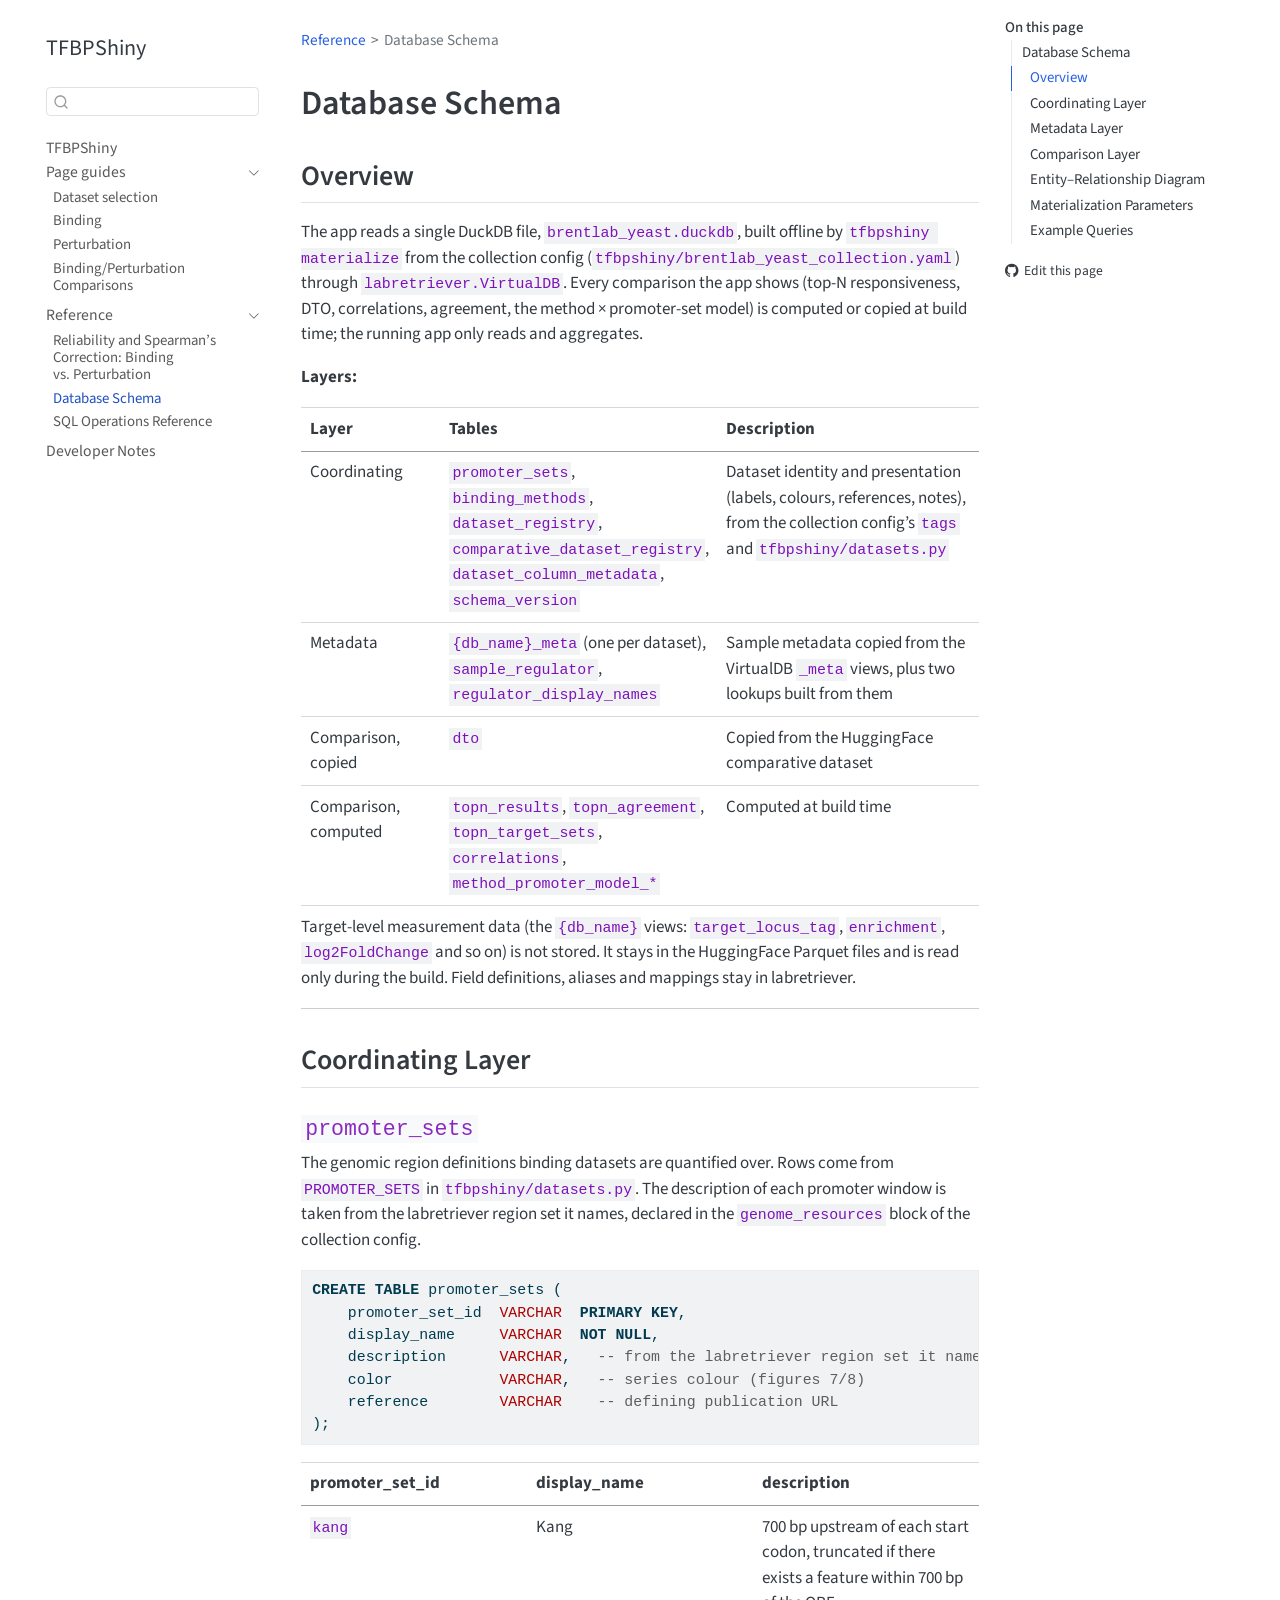
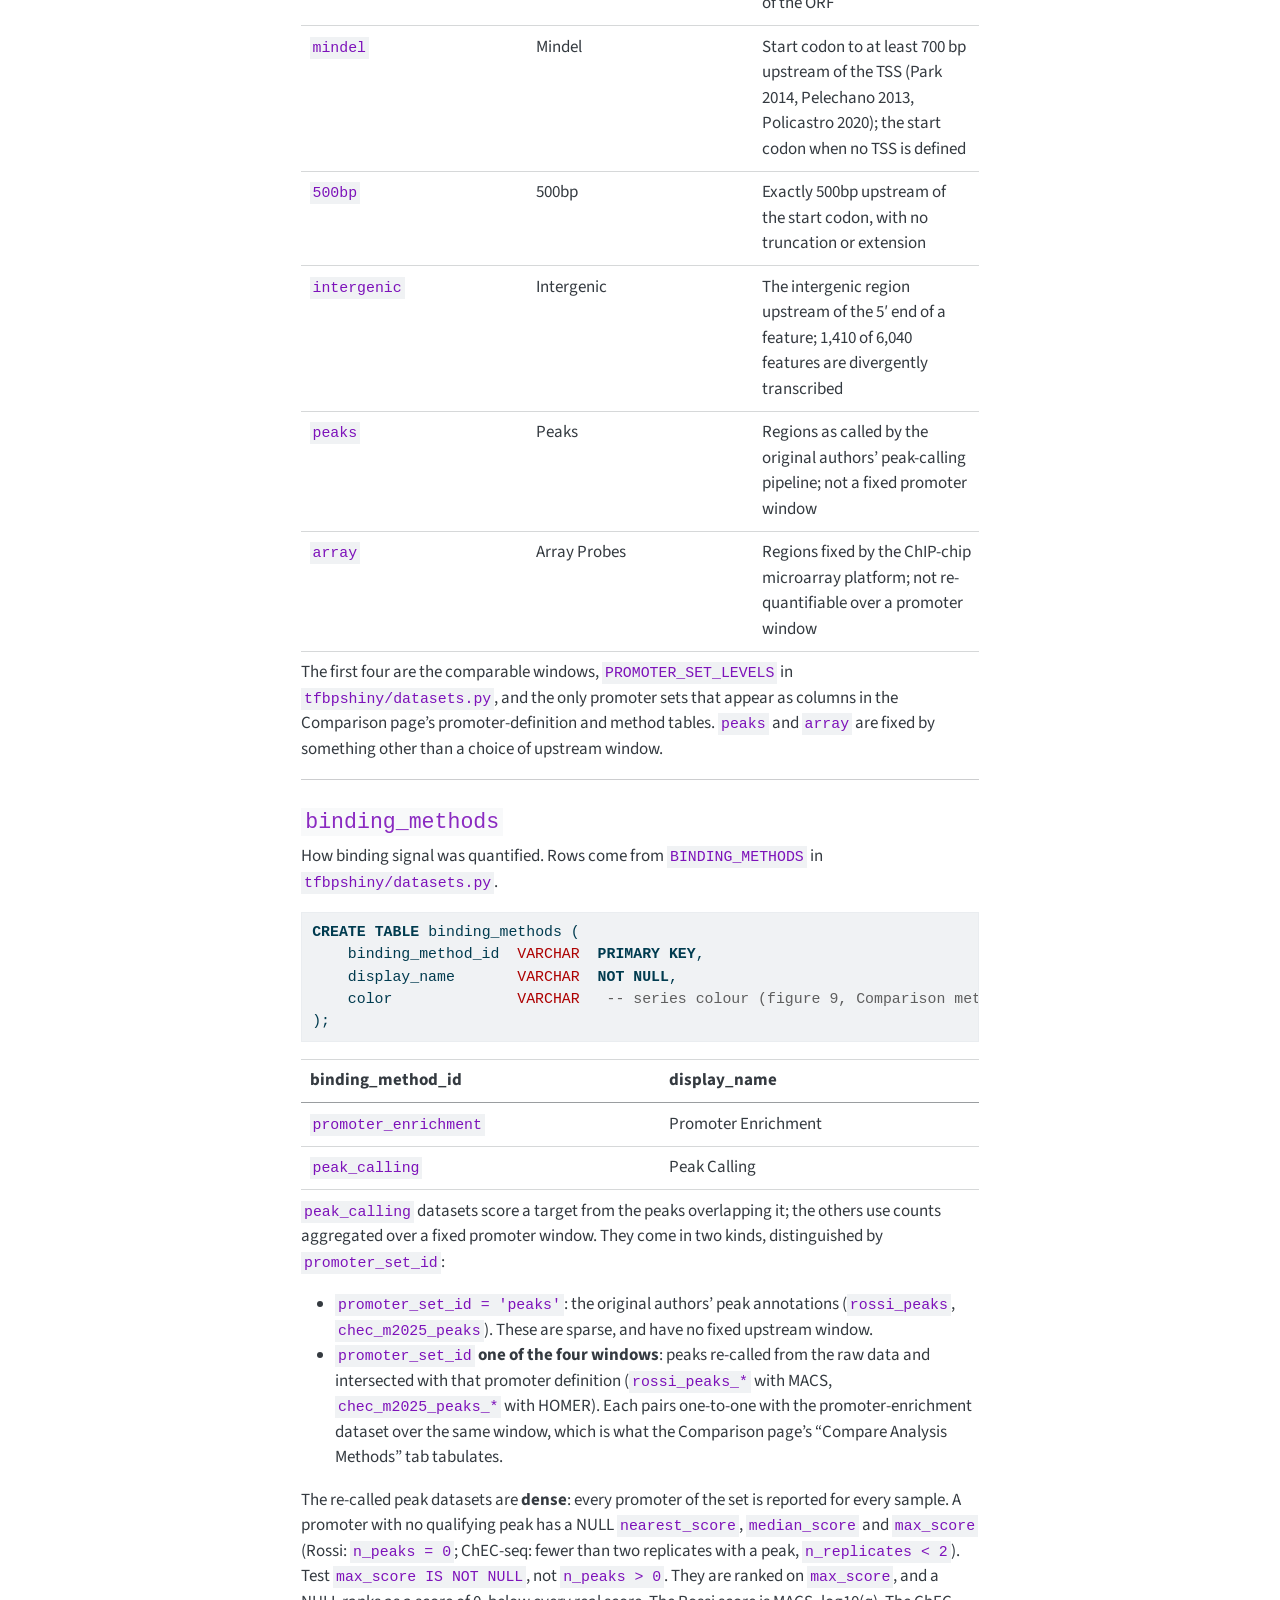
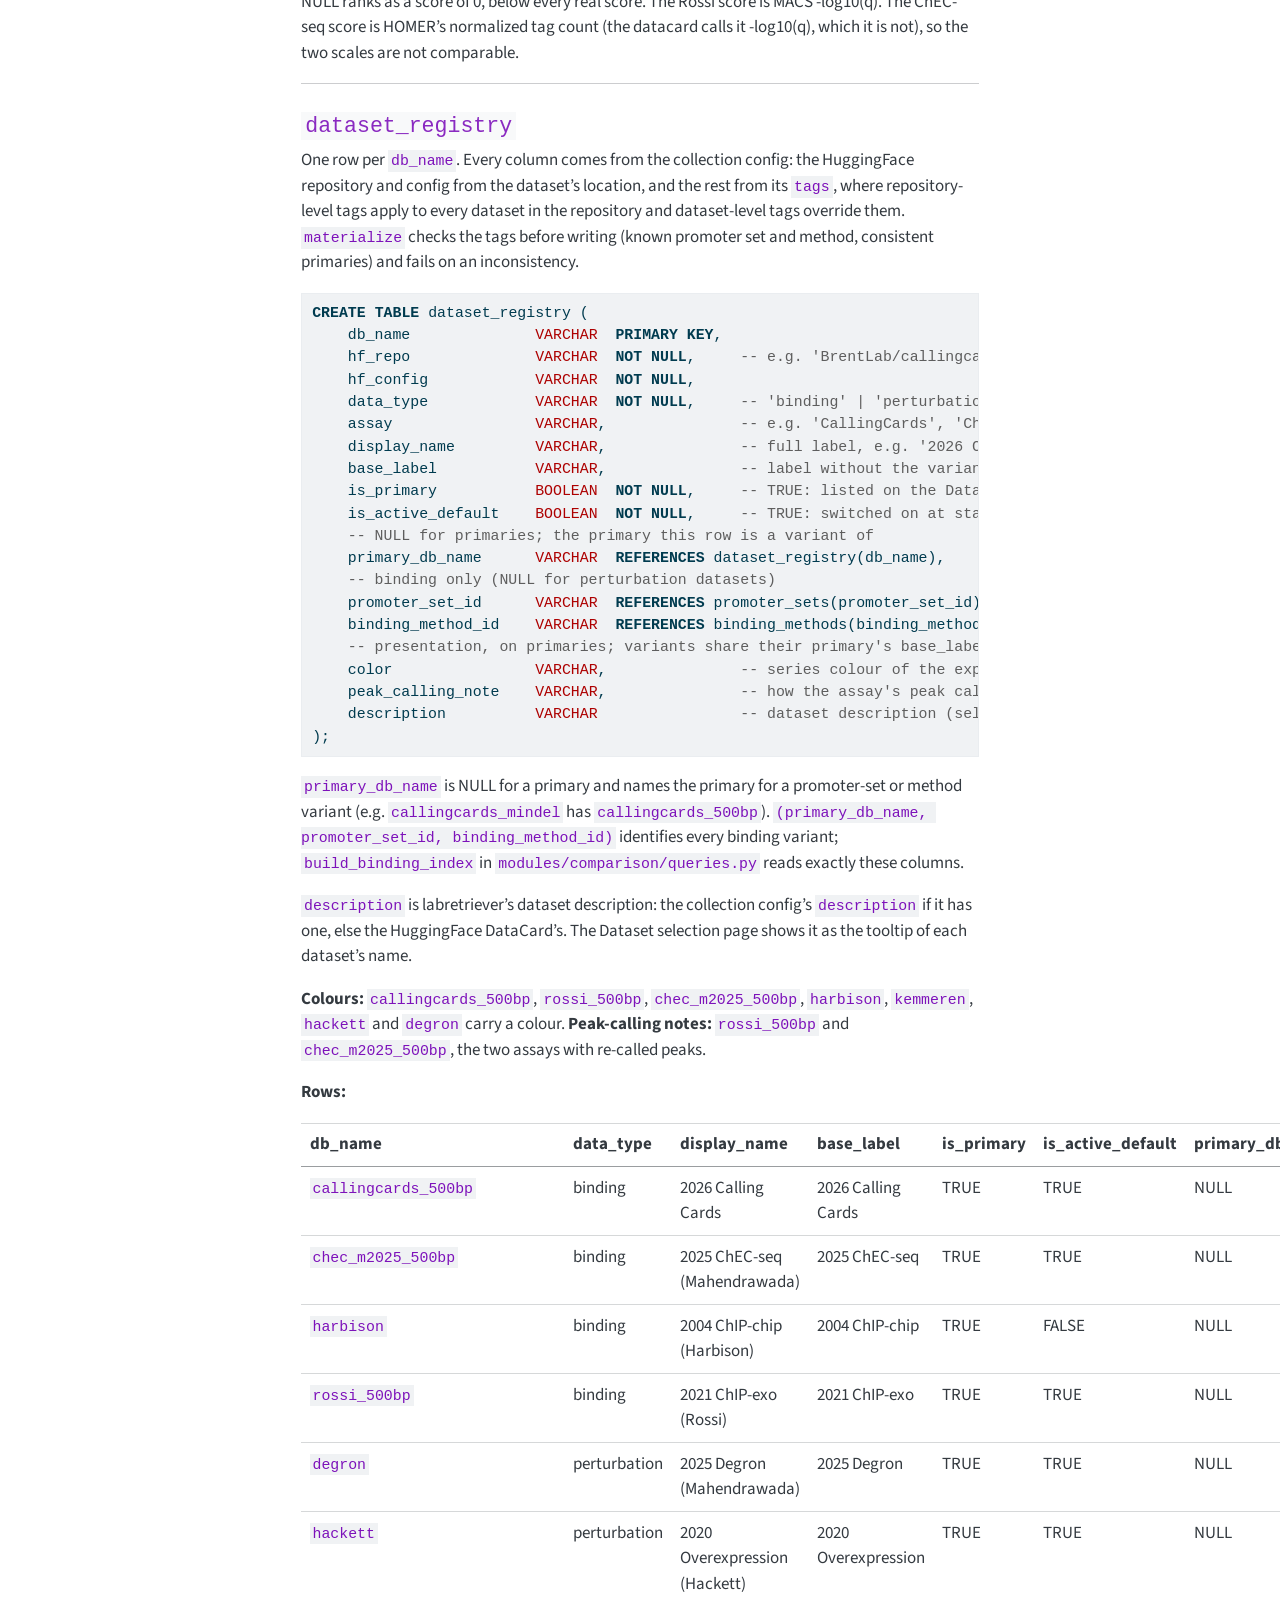
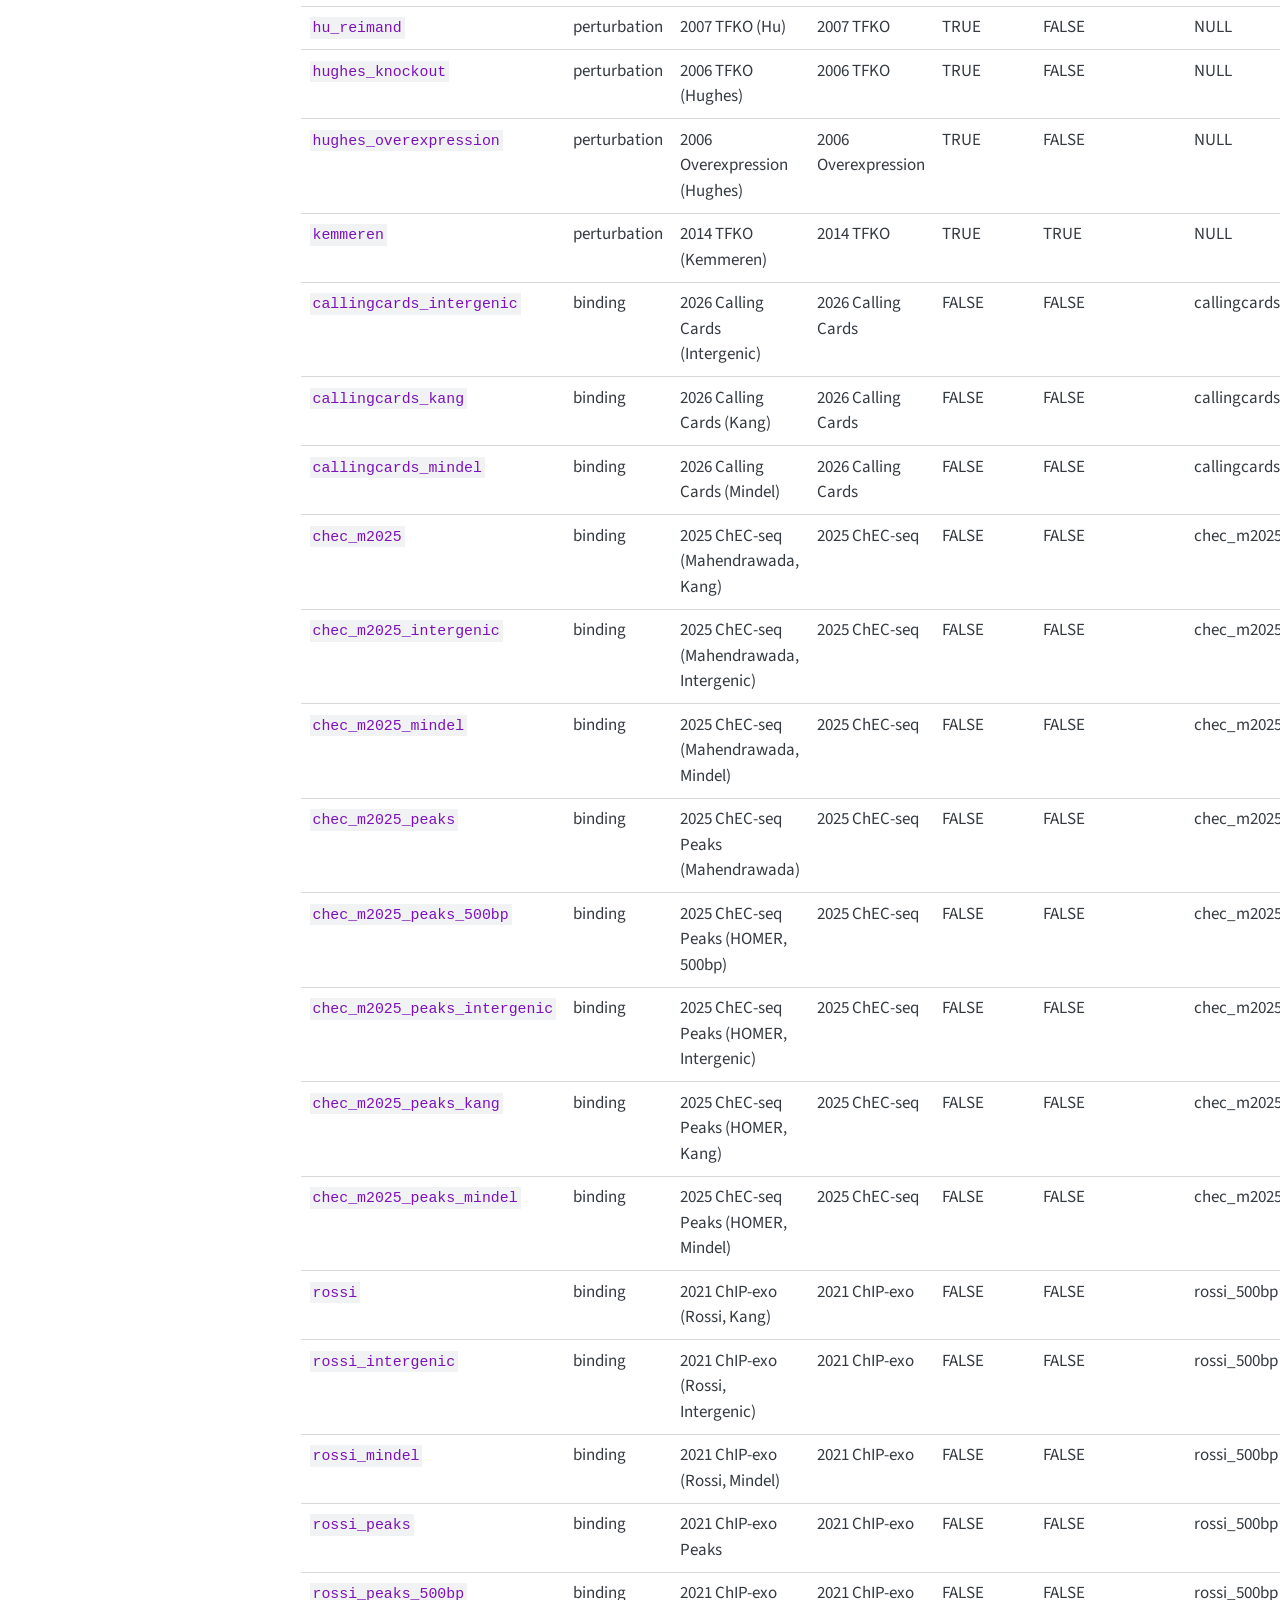
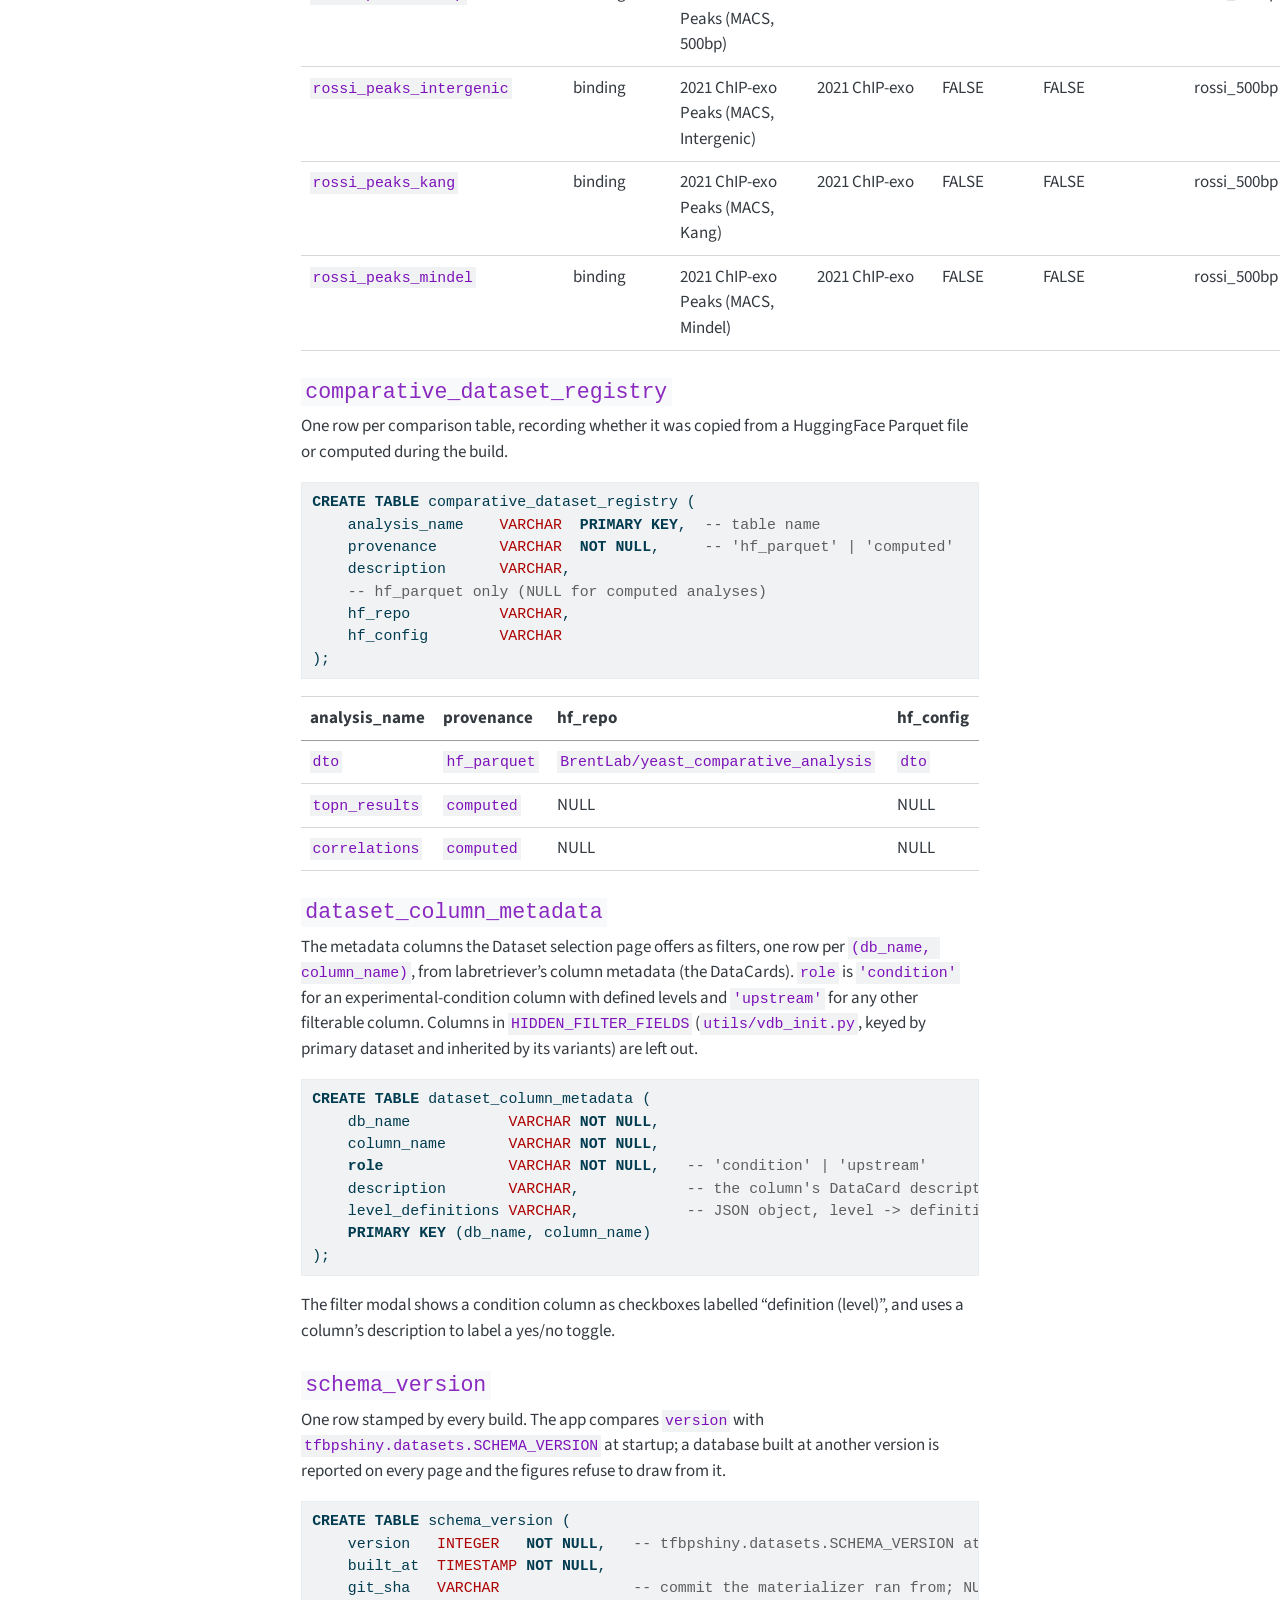
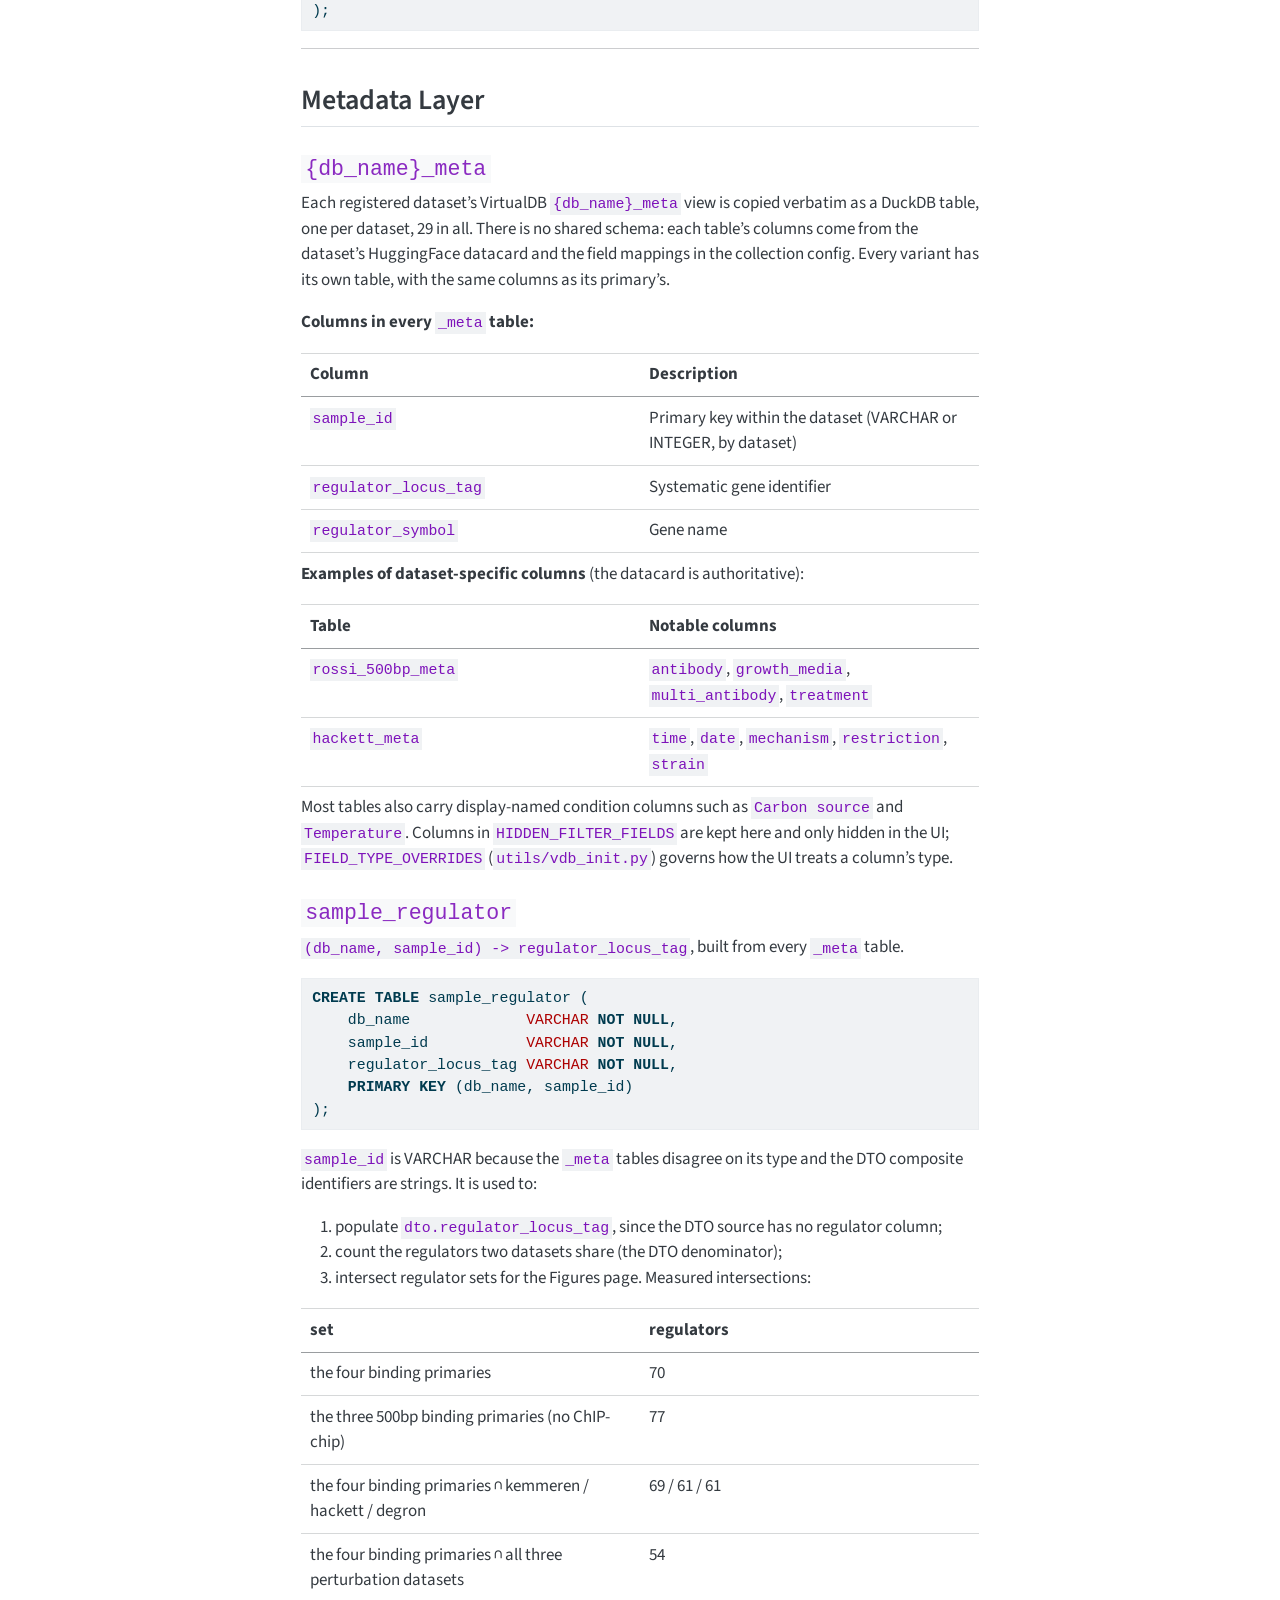
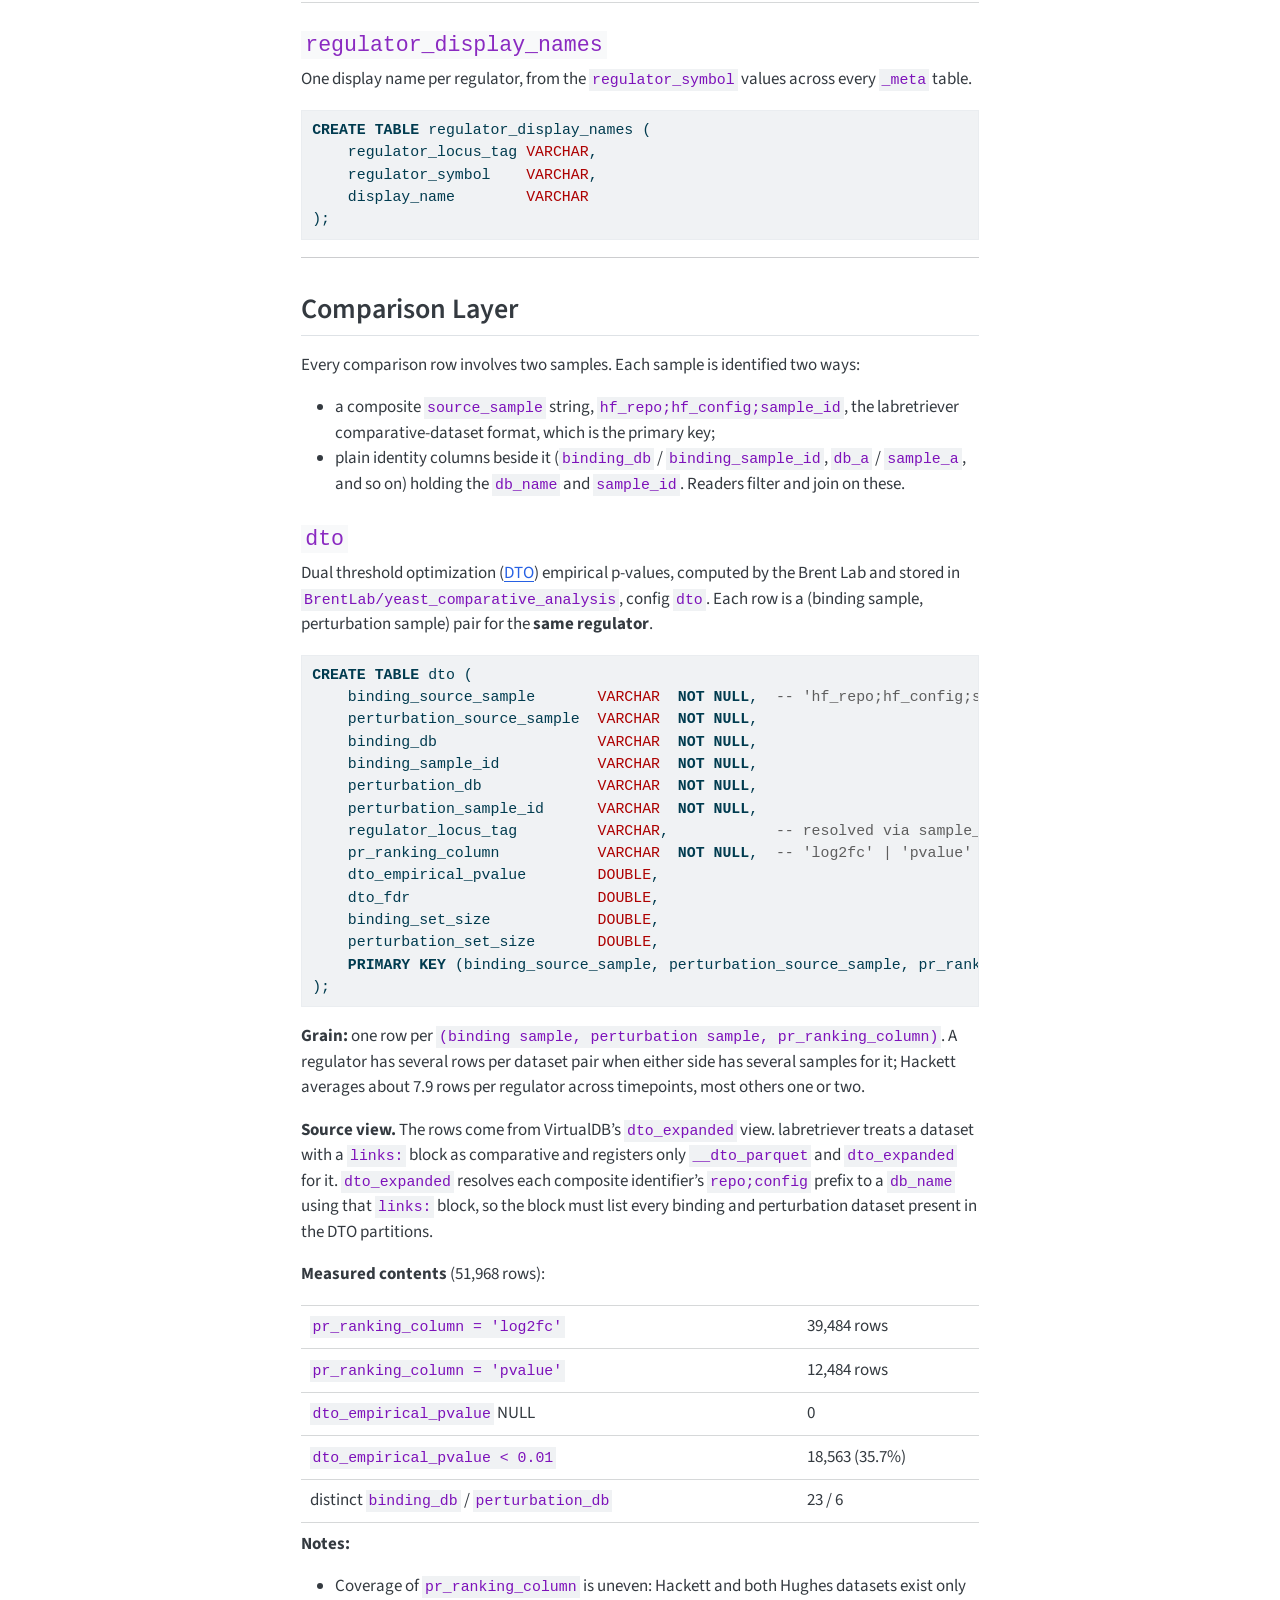
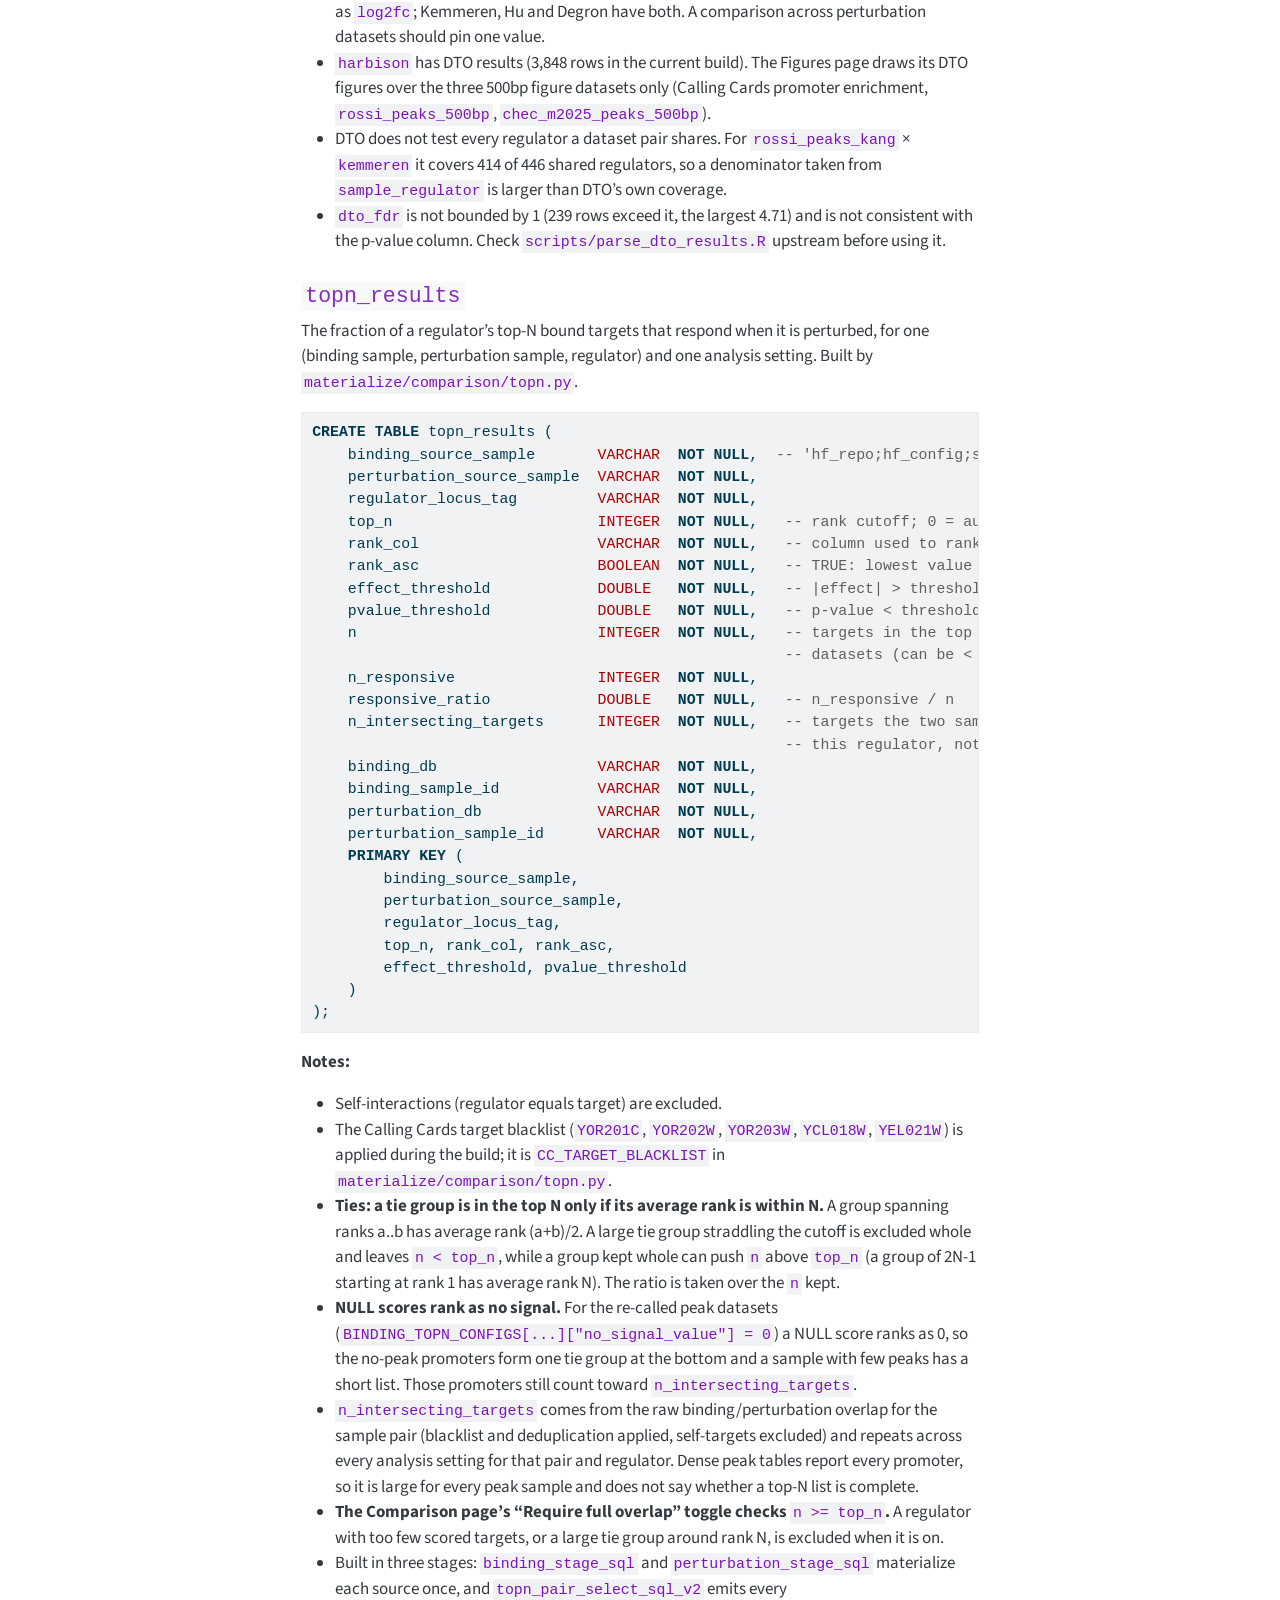
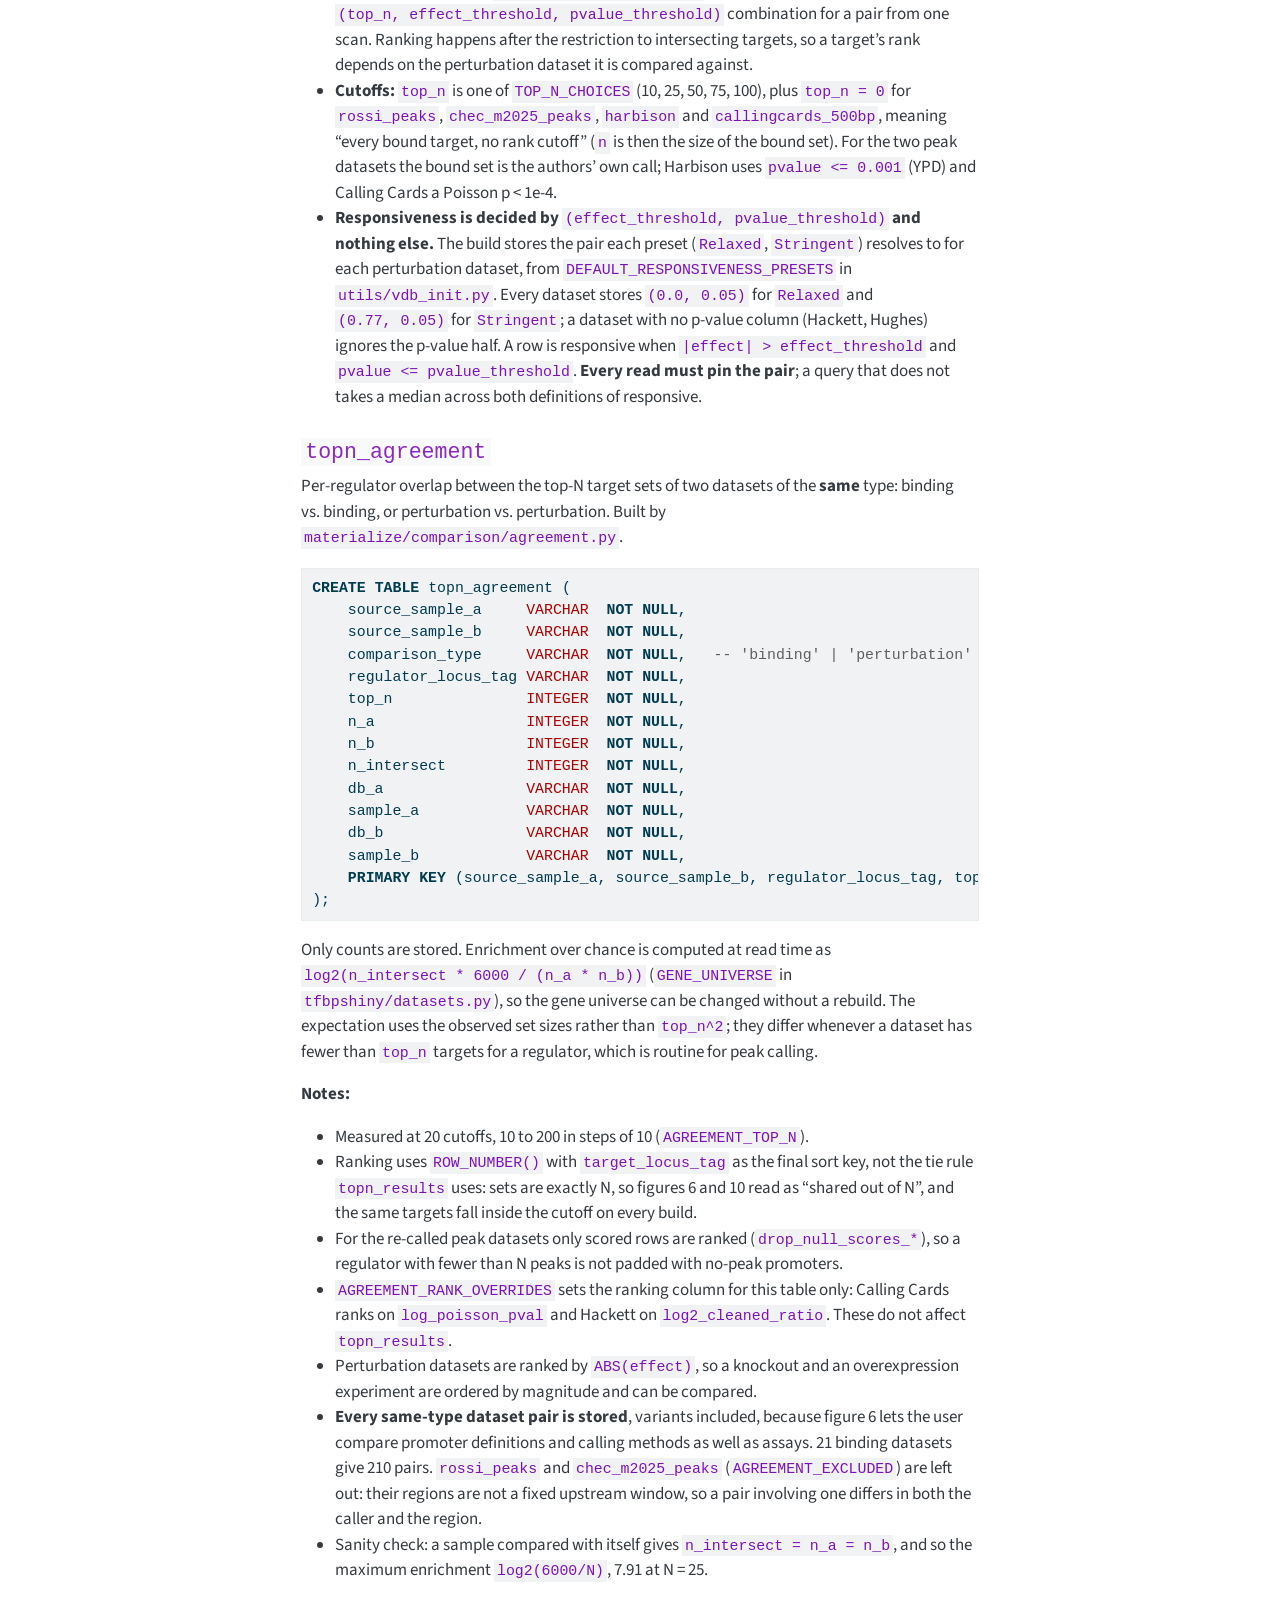
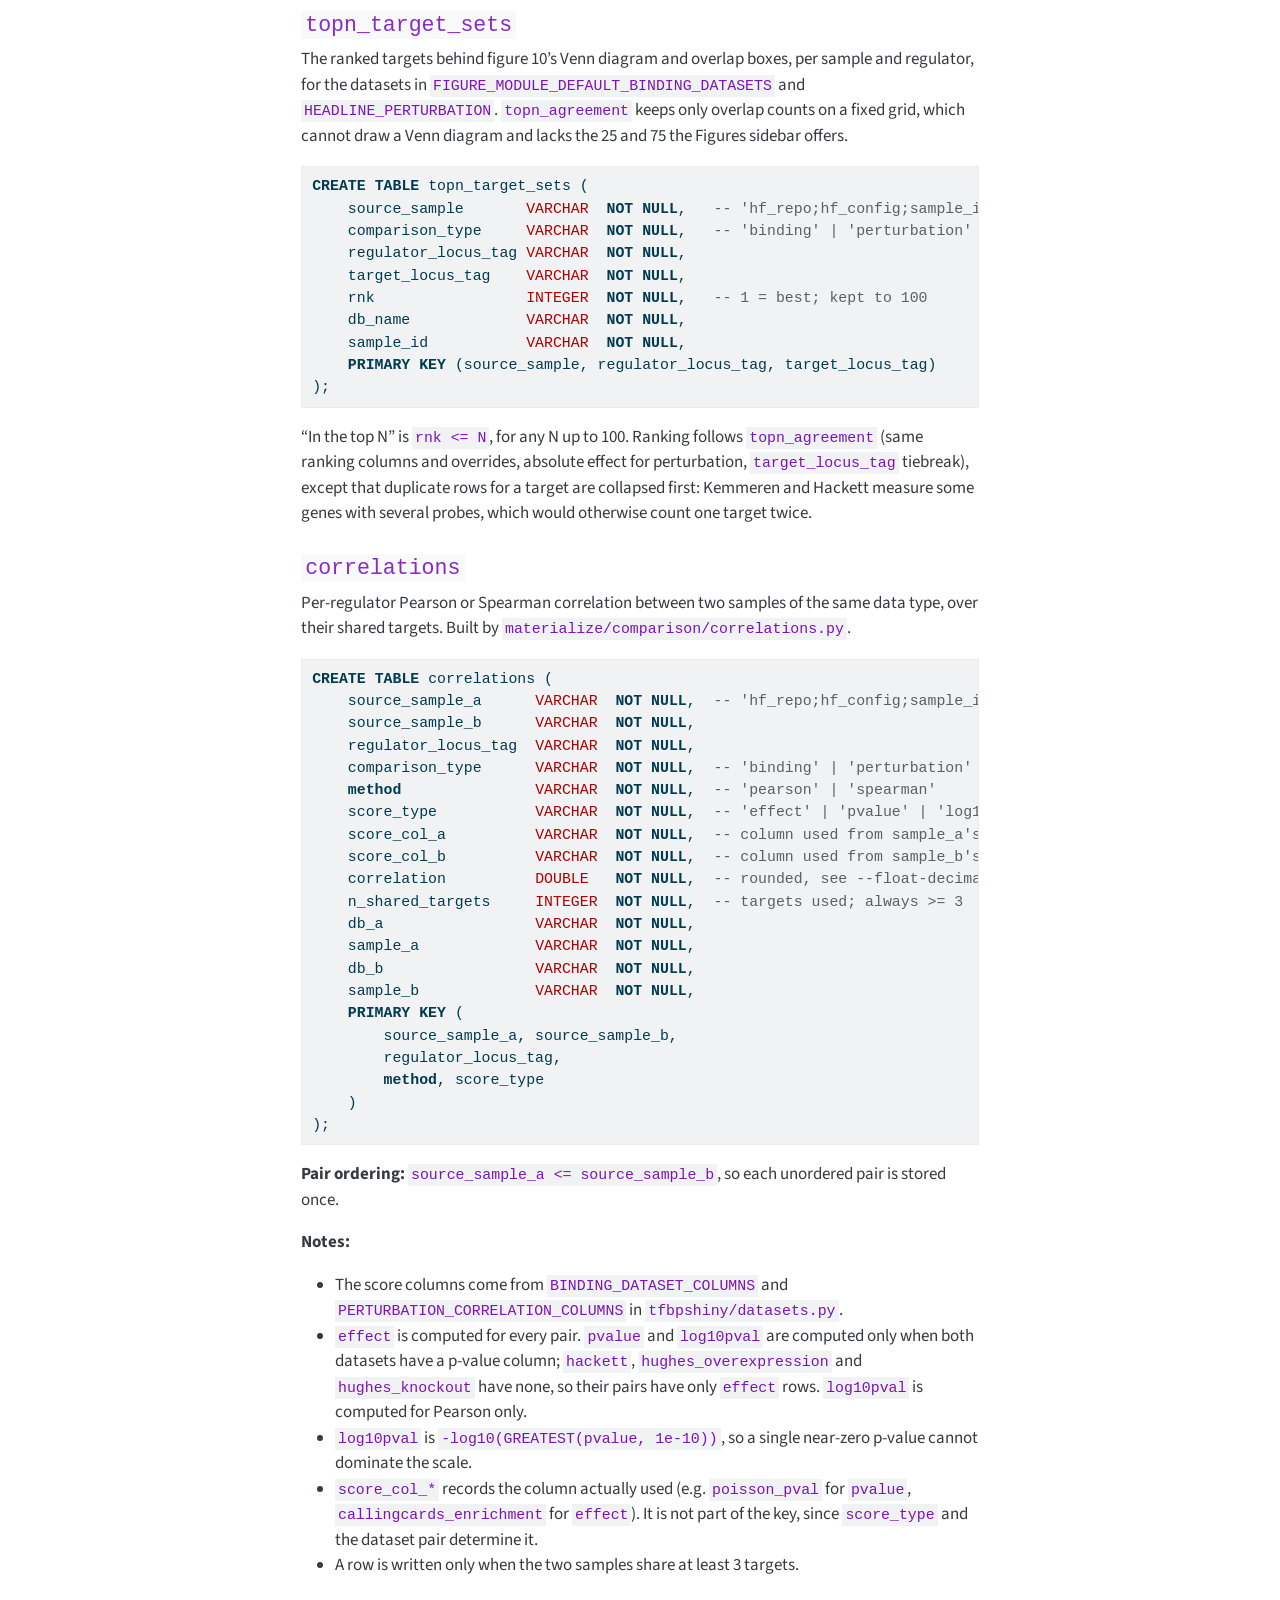
==== commit f398a4a8: "Built site for gh-pages" ====
--- a/materialized_db_schema.html
+++ b/materialized_db_schema.html
@@ -1030,7 +1030,7 @@
 <p><strong>Notes:</strong></p>
 <ul>
 <li>Coverage of <code>pr_ranking_column</code> is uneven: Hackett and both Hughes datasets exist only as <code>log2fc</code>; Kemmeren, Hu and Degron have both. A comparison across perturbation datasets should pin one value.</li>
-<li><code>harbison</code> has DTO results (3,848 rows in the current build). The Figures page draws its DTO figures over the three 500bp promoter-enrichment datasets only.</li>
+<li><code>harbison</code> has DTO results (3,848 rows in the current build). The Figures page draws its DTO figures over the three 500bp figure datasets only (Calling Cards promoter enrichment, <code>rossi_peaks_500bp</code>, <code>chec_m2025_peaks_500bp</code>).</li>
 <li>DTO does not test every regulator a dataset pair shares. For <code>rossi_peaks_kang</code> × <code>kemmeren</code> it covers 414 of 446 shared regulators, so a denominator taken from <code>sample_regulator</code> is larger than DTO’s own coverage.</li>
 <li><code>dto_fdr</code> is not bounded by 1 (239 rows exceed it, the largest 4.71) and is not consistent with the p-value column. Check <code>scripts/parse_dto_results.R</code> upstream before using it.</li>
 </ul>
@@ -1110,7 +1110,7 @@
 </section>
 <section id="topn_target_sets" class="level3">
 <h3 class="anchored" data-anchor-id="topn_target_sets"><code>topn_target_sets</code></h3>
-<p>The ranked targets behind figure 10’s Venn diagram and overlap boxes, per sample and regulator, for the datasets in <code>PROMOTER_ENRICHMENT_500BP</code> and <code>HEADLINE_PERTURBATION</code>. <code>topn_agreement</code> keeps only overlap counts on a fixed grid, which cannot draw a Venn diagram and lacks the 25 and 75 the Figures sidebar offers.</p>
+<p>The ranked targets behind figure 10’s Venn diagram and overlap boxes, per sample and regulator, for the datasets in <code>FIGURE_MODULE_DEFAULT_BINDING_DATASETS</code> and <code>HEADLINE_PERTURBATION</code>. <code>topn_agreement</code> keeps only overlap counts on a fixed grid, which cannot draw a Venn diagram and lacks the 25 and 75 the Figures sidebar offers.</p>
 <div class="code-copy-outer-scaffold"><div class="sourceCode" id="cb12"><pre class="sourceCode sql code-with-copy"><code class="sourceCode sql"><span id="cb12-1"><a href="#cb12-1" aria-hidden="true" tabindex="-1"></a><span class="kw">CREATE</span> <span class="kw">TABLE</span> topn_target_sets (</span>
 <span id="cb12-2"><a href="#cb12-2" aria-hidden="true" tabindex="-1"></a>    source_sample       <span class="dt">VARCHAR</span>  <span class="kw">NOT</span> <span class="kw">NULL</span>,   <span class="co">-- 'hf_repo;hf_config;sample_id'</span></span>
 <span id="cb12-3"><a href="#cb12-3" aria-hidden="true" tabindex="-1"></a>    comparison_type     <span class="dt">VARCHAR</span>  <span class="kw">NOT</span> <span class="kw">NULL</span>,   <span class="co">-- 'binding' | 'perturbation'</span></span>
